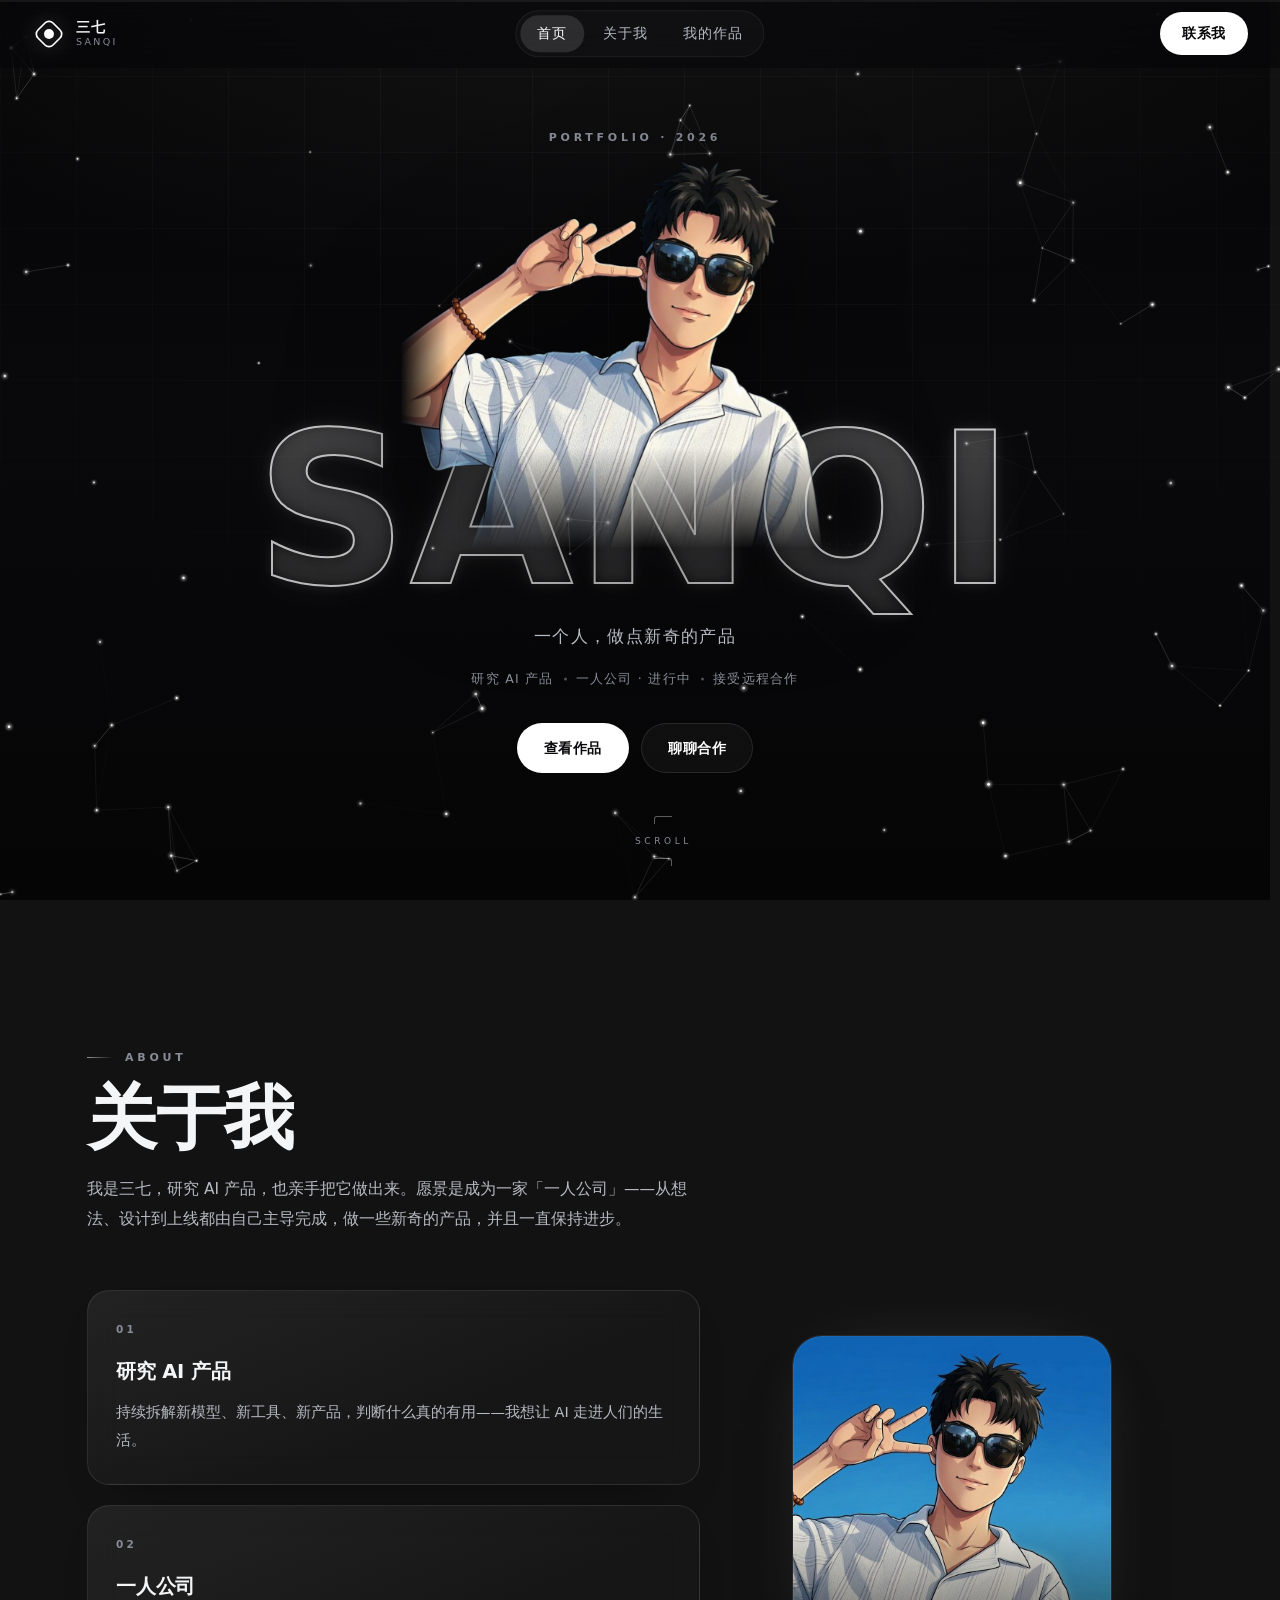
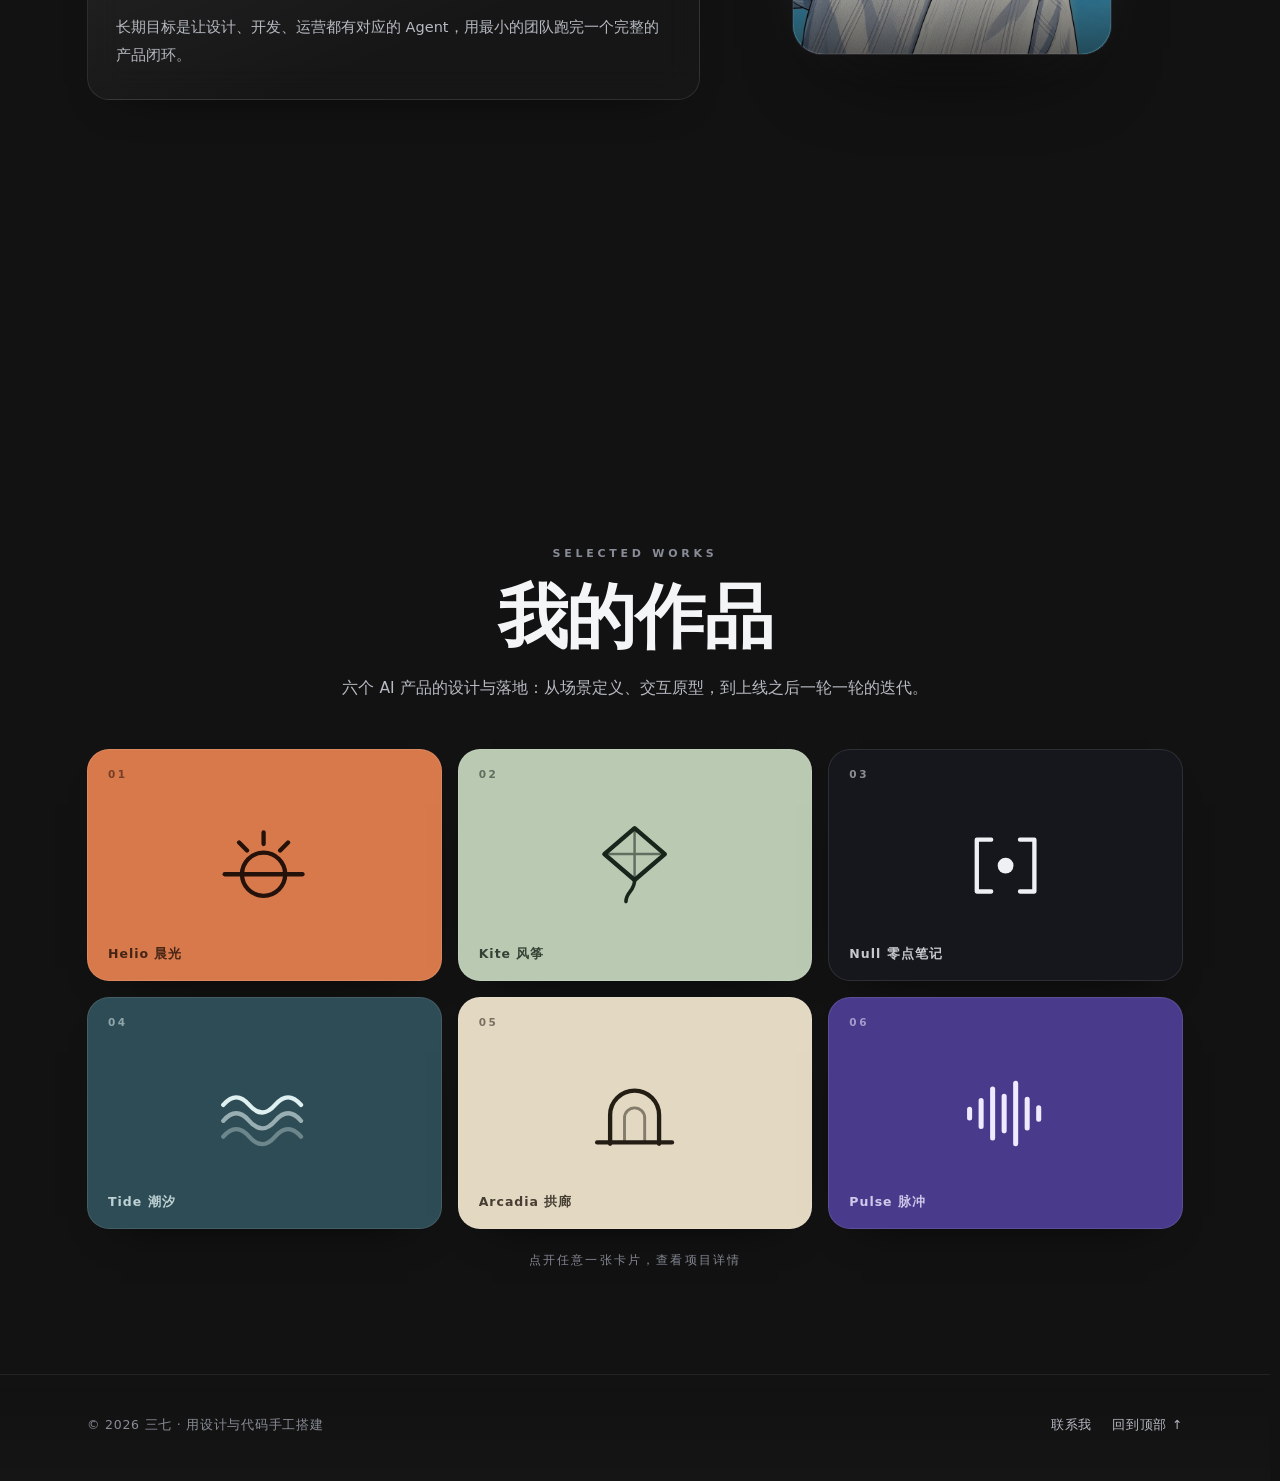
==== index.html @ 7a1da2ae "个人网站：首页人像 + SANQI 打底字，关于我，作品画廊，联系方式" ====
<!DOCTYPE html>
<html lang="zh-CN">
<head>
  <meta charset="utf-8">
  <meta name="viewport" content="width=device-width, initial-scale=1">
  <title>三七 · AI 产品设计师</title>
  <meta name="description" content="三七的个人作品集：研究 AI 产品，一个人做设计、开发与上线。">
  <meta name="theme-color" content="#050506">
  <meta name="color-scheme" content="dark">
  <link rel="icon" type="image/svg+xml" href="favicon.svg">

  <meta property="og:type" content="website">
  <meta property="og:locale" content="zh_CN">
  <meta property="og:title" content="三七 · AI 产品设计师">
  <meta property="og:image" content="assets/img/portrait-card.jpg">
  <meta property="og:description" content="三七的个人作品集：研究 AI 产品，一个人做设计、开发与上线。">

  <link rel="stylesheet" href="assets/css/style.css">
</head>
<body>
  <a class="skip-link" href="#main">跳到主要内容</a>

  <canvas id="bg-canvas" aria-hidden="true"></canvas>
  <div class="bg-grid" aria-hidden="true"></div>
  <div class="progress" aria-hidden="true"><span class="progress-bar" id="progress-bar"></span></div>

  <!-- ============ 顶栏 ============ -->
  <header class="site-header" id="site-header">
    <a class="brand" href="#home" data-route="home" aria-label="回到首页">
      <span class="brand-mark" data-mark="header" aria-hidden="true"></span>
      <span class="brand-text">
        <span class="brand-name" data-bind="brand.name">三七</span>
        <span class="brand-latin" data-bind="brand.latin">SANQI</span>
      </span>
    </a>

    <nav class="site-nav" id="site-nav" aria-label="主导航">
      <span class="nav-pill" id="nav-pill" aria-hidden="true"></span>
      <a class="nav-link is-active" href="#home" data-route="home">首页</a>
      <a class="nav-link" href="#about" data-route="about">关于我</a>
      <a class="nav-link" href="#works" data-route="works">我的作品</a>
    </nav>

    <div class="header-actions">
      <button class="contact-btn" type="button" data-open-contact>联系我</button>
      <button class="menu-btn" type="button" id="menu-btn" aria-expanded="false" aria-controls="site-nav" aria-label="打开菜单">
        <span></span><span></span>
      </button>
    </div>
  </header>

  <main id="main">
    <!-- ============ 首页 ============ -->
    <section class="view view-home" id="home" aria-labelledby="hero-title">
      <div class="hero">
        <p class="eyebrow hero-eyebrow" data-bind="hero.eyebrow">PORTFOLIO · 2026</p>

        <h1 class="hero-visual" id="hero-title">
          <span class="hero-stage">
            <img
              class="hero-portrait"
              src="assets/img/portrait.webp"
              alt="三七 · AI 产品设计师的动漫形象：黑色短发、戴墨镜、白色条纹衬衫，比出剪刀手"
              width="1213" height="1000"
              fetchpriority="high"
              decoding="async">
          </span>
          <span class="hero-wordmark" aria-hidden="true" data-bind="brand.latin">SANQI</span>
        </h1>

        <p class="hero-role" data-bind="hero.tagline">一个人，做点新奇的产品</p>
        <ul class="hero-meta" id="hero-meta"></ul>
        <div class="hero-actions">
          <a class="btn btn--solid" href="#works" data-route="works">查看作品</a>
          <button class="btn btn--ghost" type="button" data-open-contact>聊聊合作</button>
        </div>
      </div>

      <div class="scroll-hint" aria-hidden="true">
        <span class="bracket bracket--l"></span>
        <span class="scroll-hint-text">SCROLL</span>
        <span class="bracket bracket--r"></span>
      </div>
    </section>

    <!-- ============ 关于我 ============ -->
    <section class="view view-about" id="about" aria-labelledby="about-title">
      <div class="container">
        <header class="section-head" data-reveal>
          <p class="eyebrow">ABOUT</p>
          <h2 class="section-title" id="about-title">关于我</h2>
          <p class="section-lead" data-bind="about.lead"></p>
        </header>

        <div class="about-grid">
          <figure class="about-portrait" data-reveal>
            <img
              src="assets/img/portrait-card.jpg"
              alt="三七的动漫形象：戴墨镜、比剪刀手，背景是蓝天"
              width="900"
              height="900"
              loading="lazy"
              decoding="async">
          </figure>
        </div>

        <div class="about-facts" id="about-facts" data-reveal></div>
        <ul class="chips" id="about-skills" data-reveal></ul>
      </div>
    </section>

    <!-- ============ 我的作品 ============ -->
    <section class="view view-works" id="works" aria-labelledby="works-title">
      <div class="container">
        <header class="section-head section-head--center" data-reveal>
          <p class="eyebrow">SELECTED WORKS</p>
          <h2 class="section-title" id="works-title">我的作品</h2>
          <p class="section-lead" data-bind="works.lead"></p>
        </header>

        <div class="gallery" id="gallery"></div>
        <p class="gallery-hint" data-reveal>点开任意一张卡片，查看项目详情</p>
      </div>
    </section>
  </main>

  <!-- ============ 页脚 ============ -->
  <footer class="site-footer">
    <div class="container footer-inner">
      <p class="footer-copy" data-bind="footer.text">© 2026 三七 · 用设计与代码手工搭建</p>
      <div class="footer-links">
        <button class="footer-link" type="button" data-open-contact>联系我</button>
        <a class="footer-link" href="#home" data-route="home">回到顶部 ↑</a>
      </div>
    </div>
  </footer>

  <!-- ============ 联系我 ============ -->
  <div class="modal" id="contact-modal" role="dialog" aria-modal="true" aria-labelledby="contact-title" aria-hidden="true">
    <div class="modal-backdrop" data-close></div>
    <div class="modal-card" tabindex="-1" role="document">
      <button class="modal-close" type="button" data-close aria-label="关闭">&times;</button>
      <p class="eyebrow">CONTACT</p>
      <h2 id="contact-title" class="modal-title" data-bind="contact.title">联系我</h2>
      <p class="modal-sub" data-bind="contact.sub">点击任意一行即可复制</p>
      <div class="contact-list" id="contact-list"></div>
      <p class="modal-foot" data-bind="contact.foot"></p>
    </div>
  </div>

  <div class="toast" id="toast" role="status" aria-live="polite"></div>

  <noscript>
    <div class="noscript">本站需要启用 JavaScript 才能显示完整内容。</div>
  </noscript>

  <script src="assets/js/site-data.js"></script>
  <script src="assets/js/particles.js"></script>
  <script src="assets/js/main.js"></script>
</body>
</html>
---- assets/css/style.css ----
/* =============================================================================
   个人网站 · 样式表
   -----------------------------------------------------------------------------
   目录
     01 设计令牌
     02 基础与背景层
     03 通用组件（容器 / 标题 / 按钮 / 标签）
     04 顶栏与移动端菜单
     05 首页 Hero
     06 关于我
     07 我的作品
     08 弹窗 / Toast
     09 页脚
     10 动画关键帧
     11 响应式
     12 无障碍与减少动效
   ========================================================================== */

/* ============================ 01 设计令牌 ============================ */

:root {
  --bg: #050506;
  --bg-2: #0a0a0c;
  --text: #f4f5f7;
  --text-2: #b6bac2;
  --text-3: #878c96;

  --line: rgba(255, 255, 255, 0.10);
  --line-soft: rgba(255, 255, 255, 0.06);
  --surface: rgba(255, 255, 255, 0.045);
  --surface-2: rgba(255, 255, 255, 0.08);

  --header-h: 68px;
  --maxw: 1160px;

  --radius-s: 10px;
  --radius-m: 16px;
  --radius-l: 22px;
  --radius-xl: 26px;

  --ease: cubic-bezier(0.22, 0.61, 0.36, 1);
  --ease-out: cubic-bezier(0.16, 1, 0.3, 1);

  --font: system-ui, -apple-system, "Segoe UI", "PingFang SC", "Hiragino Sans GB",
    "Microsoft YaHei", "Noto Sans SC", sans-serif;
}

/* ============================ 02 基础与背景层 ============================ */

*,
*::before,
*::after {
  box-sizing: border-box;
}

html {
  -webkit-text-size-adjust: 100%;
  scroll-behavior: smooth;
  scrollbar-gutter: stable;
}

body {
  margin: 0;
  min-height: 100vh;
  font-family: var(--font);
  font-size: 16px;
  line-height: 1.6;
  color: var(--text);
  background:
    radial-gradient(120% 70% at 50% -10%, rgba(255, 255, 255, 0.07), transparent 62%),
    linear-gradient(180deg, #050506 0%, #09090b 45%, #050506 100%);
  background-attachment: fixed;
  -webkit-font-smoothing: antialiased;
  -moz-osx-font-smoothing: grayscale;
  text-rendering: optimizeLegibility;
  overflow-x: hidden;
}

body.is-locked {
  overflow: hidden;
}

img,
svg {
  display: block;
  max-width: 100%;
}

a {
  color: inherit;
  text-decoration: none;
}

button {
  font: inherit;
  color: inherit;
}

::selection {
  background: #fff;
  color: #08080a;
}

:focus-visible {
  outline: 2px solid rgba(255, 255, 255, 0.9);
  outline-offset: 3px;
  border-radius: 4px;
}

/* 滚动条（WebKit） */
::-webkit-scrollbar {
  width: 10px;
  height: 10px;
}
::-webkit-scrollbar-track {
  background: #08080a;
}
::-webkit-scrollbar-thumb {
  background: rgba(255, 255, 255, 0.14);
  border-radius: 99px;
  border: 2px solid #08080a;
}
::-webkit-scrollbar-thumb:hover {
  background: rgba(255, 255, 255, 0.26);
}

/* 粒子画布 */
#bg-canvas {
  position: fixed;
  inset: 0;
  z-index: 0;
  width: 100%;
  height: 100%;
  pointer-events: none;
}

/* 极淡的网格 */
.bg-grid {
  position: fixed;
  inset: 0;
  z-index: 0;
  pointer-events: none;
  background-image:
    linear-gradient(to right, rgba(255, 255, 255, 0.028) 1px, transparent 1px),
    linear-gradient(to bottom, rgba(255, 255, 255, 0.028) 1px, transparent 1px);
  background-size: 76px 76px;
  -webkit-mask-image: radial-gradient(120% 80% at 50% 20%, #000 20%, transparent 78%);
  mask-image: radial-gradient(120% 80% at 50% 20%, #000 20%, transparent 78%);
}

/* 顶部阅读进度条 */
.progress {
  position: fixed;
  top: 0;
  left: 0;
  right: 0;
  height: 2px;
  z-index: 60;
  background: rgba(255, 255, 255, 0.06);
}

.progress-bar {
  display: block;
  height: 100%;
  width: 100%;
  transform: scaleX(0);
  transform-origin: 0 50%;
  background: linear-gradient(90deg, rgba(255, 255, 255, 0.35), #fff);
  will-change: transform;
}

.skip-link {
  position: fixed;
  top: 10px;
  left: 50%;
  z-index: 300;
  transform: translate(-50%, -200%);
  padding: 10px 18px;
  border-radius: 999px;
  background: #fff;
  color: #08080a;
  font-size: 13px;
  font-weight: 700;
  transition: transform 0.3s var(--ease);
}

.skip-link:focus {
  transform: translate(-50%, 0);
}

.noscript {
  position: relative;
  z-index: 5;
  margin: 120px auto;
  max-width: 520px;
  padding: 20px;
  border: 1px solid var(--line);
  border-radius: var(--radius-m);
  text-align: center;
  color: var(--text-2);
}

/* ============================ 03 通用组件 ============================ */

main,
.site-footer {
  position: relative;
  z-index: 1;
}

.container {
  width: 100%;
  max-width: var(--maxw);
  margin: 0 auto;
  padding: 0 clamp(18px, 4vw, 32px);
}

.eyebrow {
  display: inline-flex;
  align-items: center;
  gap: 12px;
  margin: 0;
  font-size: 11px;
  font-weight: 600;
  letter-spacing: 0.34em;
  text-transform: uppercase;
  color: var(--text-3);
}

.eyebrow::before {
  content: "";
  width: 26px;
  height: 1px;
  background: linear-gradient(90deg, rgba(255, 255, 255, 0.55), transparent);
}

.section-title {
  margin: 16px 0 0;
  font-size: clamp(38px, 6.2vw, 70px);
  font-weight: 800;
  letter-spacing: -0.02em;
  line-height: 1.04;
}

.section-lead {
  margin: 20px 0 0;
  max-width: 62ch;
  color: var(--text-2);
  font-size: 15.5px;
  line-height: 1.9;
}

.section-head--center {
  text-align: center;
}

.section-head--center .eyebrow::before {
  display: none;
}

.section-head--center .section-lead {
  margin-left: auto;
  margin-right: auto;
}

.btn {
  display: inline-flex;
  align-items: center;
  justify-content: center;
  gap: 8px;
  padding: 13px 26px;
  border: 1px solid transparent;
  border-radius: 999px;
  font-size: 14px;
  font-weight: 600;
  letter-spacing: 0.04em;
  cursor: pointer;
  transition: transform 0.4s var(--ease), background 0.4s var(--ease),
    box-shadow 0.4s var(--ease), border-color 0.4s var(--ease);
}

.btn--solid {
  background: #fff;
  color: #08080a;
}

.btn--solid:hover {
  transform: translateY(-2px);
  box-shadow: 0 16px 36px rgba(255, 255, 255, 0.18);
}

.btn--ghost {
  background: rgba(255, 255, 255, 0.04);
  border-color: var(--line);
  color: #fff;
}

.btn--ghost:hover {
  transform: translateY(-2px);
  background: rgba(255, 255, 255, 0.09);
  border-color: rgba(255, 255, 255, 0.24);
}

/* 滚动进入 */
[data-reveal] {
  opacity: 0;
  transform: translateY(26px);
  transition: opacity 0.75s var(--ease-out), transform 0.75s var(--ease-out);
}

[data-reveal].is-revealed {
  opacity: 1;
  transform: none;
}

/* ============================ 04 顶栏 ============================ */

.site-header {
  position: fixed;
  top: 0;
  left: 0;
  right: 0;
  height: var(--header-h);
  z-index: 50;
  display: flex;
  align-items: center;
  justify-content: space-between;
  gap: 16px;
  padding: 0 clamp(16px, 3vw, 32px);
  background: rgba(5, 5, 6, 0.5);
  -webkit-backdrop-filter: blur(18px) saturate(160%);
  backdrop-filter: blur(18px) saturate(160%);
  border-bottom: 1px solid transparent;
  transition: background 0.45s var(--ease), border-color 0.45s var(--ease),
    box-shadow 0.45s var(--ease);
}

.site-header.is-scrolled {
  background: rgba(5, 5, 6, 0.82);
  border-bottom-color: var(--line-soft);
  box-shadow: 0 18px 50px -30px rgba(0, 0, 0, 0.95);
}

.brand {
  display: inline-flex;
  align-items: center;
  gap: 10px;
  flex: 0 0 auto;
  color: var(--text);
}

.brand-mark {
  display: grid;
  place-items: center;
  width: 34px;
  height: 34px;
  color: #fff;
  filter: drop-shadow(0 0 12px rgba(255, 255, 255, 0.35));
  transition: transform 0.7s var(--ease-out);
}

.brand:hover .brand-mark {
  transform: rotate(90deg);
}

.brand-mark svg {
  width: 100%;
  height: 100%;
}

.brand-text {
  display: flex;
  flex-direction: column;
  line-height: 1.2;
}

.brand-name {
  font-size: 14px;
  font-weight: 700;
  letter-spacing: 0.09em;
}

.brand-latin {
  font-size: 9.5px;
  font-weight: 500;
  letter-spacing: 0.24em;
  color: var(--text-3);
}

/* 导航胶囊 */
.site-nav {
  position: absolute;
  left: 50%;
  top: 50%;
  transform: translate(-50%, -50%);
  display: flex;
  align-items: center;
  gap: 2px;
  padding: 4px;
  border: 1px solid var(--line-soft);
  border-radius: 999px;
  background: rgba(255, 255, 255, 0.028);
}

.nav-pill {
  position: absolute;
  top: 4px;
  bottom: 4px;
  left: 0;
  width: 0;
  border-radius: 999px;
  background: rgba(255, 255, 255, 0.12);
  opacity: 0;
  transition: transform 0.5s var(--ease), width 0.5s var(--ease), opacity 0.3s;
}

.nav-pill.is-on {
  opacity: 1;
}

.nav-link {
  position: relative;
  z-index: 1;
  padding: 8px 17px;
  border-radius: 999px;
  font-size: 13.5px;
  letter-spacing: 0.06em;
  color: var(--text-2);
  transition: color 0.35s var(--ease);
  white-space: nowrap;
}

.nav-link:hover {
  color: #fff;
}

.nav-link.is-active {
  color: #fff;
}

.header-actions {
  display: flex;
  align-items: center;
  gap: 10px;
  flex: 0 0 auto;
}

.contact-btn {
  padding: 11px 22px;
  border: 0;
  border-radius: 999px;
  background: #fff;
  color: #08080a;
  font-size: 13.5px;
  font-weight: 700;
  letter-spacing: 0.04em;
  cursor: pointer;
  transition: transform 0.4s var(--ease), box-shadow 0.4s var(--ease);
}

.contact-btn:hover {
  transform: translateY(-2px);
  box-shadow: 0 14px 30px rgba(255, 255, 255, 0.2);
}

.menu-btn {
  display: none;
  position: relative;
  width: 40px;
  height: 40px;
  padding: 0;
  border: 1px solid var(--line);
  border-radius: 12px;
  background: rgba(255, 255, 255, 0.04);
  cursor: pointer;
}

.menu-btn span {
  position: absolute;
  left: 11px;
  right: 11px;
  height: 1.5px;
  border-radius: 2px;
  background: #fff;
  transition: transform 0.4s var(--ease), opacity 0.3s var(--ease);
}

.menu-btn span:nth-child(1) {
  top: 16px;
}

.menu-btn span:nth-child(2) {
  bottom: 16px;
}

body.menu-open .menu-btn span:nth-child(1) {
  transform: translateY(3.5px) rotate(45deg);
}

body.menu-open .menu-btn span:nth-child(2) {
  transform: translateY(-3.5px) rotate(-45deg);
}

/* ============================ 05 首页 Hero ============================ */

.view {
  position: relative;
  min-height: 100vh;
  scroll-margin-top: calc(var(--header-h) + 2px);
}

.view-about,
.view-works {
  padding: calc(var(--header-h) + 72px) 0 104px;
}

.view-home {
  display: flex;
  flex-direction: column;
  justify-content: center;
  min-height: 100vh;
  padding: calc(var(--header-h) + 24px) 0 90px;
}

.hero {
  display: flex;
  flex-direction: column;
  align-items: center;
  text-align: center;
  padding: 0 clamp(18px, 5vw, 40px);
}

.hero-eyebrow {
  animation: rise 0.8s var(--ease-out) both;
}

.hero-eyebrow::before {
  display: none;
}


/* 首页主视觉：动漫形象 + 打底的大字 SANQI */
.hero-visual {
  position: relative;
  display: flex;
  flex-direction: column;
  align-items: center;
  width: 100%;
  margin: 14px 0 0;
  font-weight: 800;
  animation: rise 1s var(--ease-out) 0.1s both;
}


/* 人像舞台：轻微上下浮动 + 悬停微微放大 */
.hero-stage {
  position: relative;
  display: grid;
  place-items: center;
}

.hero-stage::after {
  content: "";
  position: absolute;
  inset: -12%;
  z-index: 0;
  border-radius: 50%;
  background: radial-gradient(closest-side, rgba(255, 255, 255, 0.15), rgba(255, 255, 255, 0) 72%);
  opacity: 0;
  transition: opacity 0.6s var(--ease);
  pointer-events: none;
}

.hero-stage:hover::after {
  opacity: 1;
}

.hero-portrait {
  position: relative;
  z-index: 2;
  width: min(clamp(272px, 38vw, 474px), 52vh);
  height: auto;
  will-change: transform;
  filter: drop-shadow(0 30px 60px rgba(0, 0, 0, 0.55));
  transition: transform 0.55s var(--ease-out), filter 0.55s var(--ease);
}

.hero-stage:hover .hero-portrait {
  transform: scale(1.045);
  filter: drop-shadow(0 34px 64px rgba(0, 0, 0, 0.62))
    drop-shadow(0 0 26px rgba(255, 255, 255, 0.16));
}

.hero-wordmark {
  position: relative;
  z-index: 1;
  margin-top: -0.58em;
  font-size: clamp(84px, 16.5vw, 228px);
  font-weight: 800;
  line-height: 0.82;
  letter-spacing: 0.01em;
  padding-left: 0.01em;
  color: rgba(255, 255, 255, 0.2);
  white-space: nowrap;
  user-select: none;
  pointer-events: none;
  /* 很淡的外发光：近处一层收紧轮廓，远处一层铺开光晕 */
  text-shadow: 0 0 14px rgba(255, 255, 255, 0.1), 0 0 44px rgba(255, 255, 255, 0.06);
}

/* 描边 + 由亮到暗的填充，让字既存在感强又不抢人像 */
@supports (-webkit-text-stroke: 1px #fff) {
  .hero-wordmark {
    color: transparent;
    background-image: linear-gradient(
      180deg,
      rgba(255, 255, 255, 0.12),
      rgba(255, 255, 255, 0.03) 70%,
      rgba(255, 255, 255, 0.01)
    );
    -webkit-background-clip: text;
    background-clip: text;
    -webkit-text-stroke: 2px rgba(255, 255, 255, 0.7);
  }
}

.hero-role {
  margin: 26px 0 0;
  font-size: clamp(15px, 1.35vw, 17.5px);
  letter-spacing: 0.08em;
  color: var(--text-2);
  animation: rise 0.9s var(--ease-out) 0.34s both;
}

.hero-meta {
  display: flex;
  flex-wrap: wrap;
  justify-content: center;
  gap: 8px 22px;
  margin: 18px 0 0;
  padding: 0;
  list-style: none;
  animation: rise 0.9s var(--ease-out) 0.42s both;
}

.hero-meta li {
  position: relative;
  font-size: 12.5px;
  letter-spacing: 0.1em;
  color: var(--text-3);
}

.hero-meta li + li::before {
  content: "";
  position: absolute;
  left: -12px;
  top: 50%;
  width: 3px;
  height: 3px;
  border-radius: 50%;
  background: rgba(255, 255, 255, 0.3);
  transform: translateY(-50%);
}

.hero-actions {
  display: flex;
  flex-wrap: wrap;
  justify-content: center;
  gap: 12px;
  margin-top: 34px;
  animation: rise 0.9s var(--ease-out) 0.5s both;
}

/* 滚动提示 */
.scroll-hint {
  position: absolute;
  left: 50%;
  bottom: 34px;
  transform: translateX(-50%);
  display: flex;
  flex-direction: column;
  align-items: center;
  gap: 10px;
  animation: rise 0.9s var(--ease-out) 0.62s both;
}

.scroll-hint-text {
  font-size: 9px;
  letter-spacing: 0.4em;
  color: var(--text-3);
}

.bracket {
  display: block;
  width: 18px;
  height: 8px;
  border: 1px solid rgba(255, 255, 255, 0.35);
  animation: hint 2.6s var(--ease) infinite;
}

.bracket--l {
  border-right: 0;
  border-bottom: 0;
  border-radius: 3px 0 0 0;
}

.bracket--r {
  border-left: 0;
  border-bottom: 0;
  border-radius: 0 3px 0 0;
}

/* ============================ 06 关于我 ============================ */

.about-grid {
  display: grid;
  grid-template-columns: minmax(0, 1.14fr) minmax(0, 0.86fr);
  grid-template-areas:
    "c1 mark"
    "c2 mark";
  gap: 20px;
  margin-top: 56px;
  align-items: start;
}

.about-portrait {
  position: relative;
  grid-area: mark;
  justify-self: center;
  align-self: center;
  width: clamp(230px, 25vw, 330px);
  aspect-ratio: 1 / 1;
  margin: 0;
  overflow: hidden;
  border: 1px solid rgba(255, 255, 255, 0.12);
  border-radius: 30px;
  background: #0a0a0c;
  box-shadow: 0 44px 90px -50px rgba(0, 0, 0, 1), 0 0 70px -40px rgba(255, 255, 255, 0.32);
  transition: transform 0.6s var(--ease), box-shadow 0.6s var(--ease),
    border-color 0.6s var(--ease);
}

.about-portrait img {
  display: block;
  width: 100%;
  height: 100%;
  object-fit: cover;
  object-position: 50% 30%;
  filter: saturate(0.92) brightness(0.96) contrast(1.02);
  transform: scale(1.02);
  transition: filter 0.8s var(--ease), transform 1s var(--ease);
}

/* 下缘压暗，让图片自然融进深色页面 */
.about-portrait::after {
  content: "";
  position: absolute;
  inset: 0;
  border-radius: inherit;
  pointer-events: none;
  background: linear-gradient(180deg, rgba(5, 5, 6, 0) 56%, rgba(5, 5, 6, 0.62) 100%);
  box-shadow: inset 0 0 0 1px rgba(255, 255, 255, 0.05);
}

.about-portrait:hover {
  transform: translateY(-5px);
  border-color: rgba(255, 255, 255, 0.26);
  box-shadow: 0 54px 110px -55px #000, 0 0 80px -40px rgba(255, 255, 255, 0.5);
}

.about-portrait:hover img {
  filter: saturate(1.06) brightness(1.03) contrast(1.02);
  transform: scale(1.05);
}

.about-grid > .glass-card:nth-of-type(1) {
  grid-area: c1;
}

.about-grid > .glass-card:nth-of-type(2) {
  grid-area: c2;
}

.glass-card {
  position: relative;
  overflow: hidden;
  padding: 30px 28px;
  border: 1px solid var(--line);
  border-radius: var(--radius-l);
  background: linear-gradient(158deg, rgba(255, 255, 255, 0.075), rgba(255, 255, 255, 0.018) 62%);
  -webkit-backdrop-filter: blur(16px) saturate(150%);
  backdrop-filter: blur(16px) saturate(150%);
  box-shadow: 0 20px 50px -36px rgba(0, 0, 0, 0.9);
  transition: transform 0.5s var(--ease), border-color 0.5s var(--ease),
    box-shadow 0.5s var(--ease);
}

.glass-card::after {
  content: "";
  position: absolute;
  inset: 0;
  border-radius: inherit;
  background: radial-gradient(120% 90% at 0% 0%, rgba(255, 255, 255, 0.1), transparent 55%);
  opacity: 0;
  transition: opacity 0.5s var(--ease);
  pointer-events: none;
}

.glass-card:hover {
  transform: translateY(-4px);
  border-color: rgba(255, 255, 255, 0.2);
  box-shadow: 0 36px 70px -44px rgba(0, 0, 0, 1), 0 0 44px -26px rgba(255, 255, 255, 0.4);
}

.glass-card:hover::after {
  opacity: 1;
}

.card-num {
  display: block;
  margin-bottom: 18px;
  font-size: 10.5px;
  font-weight: 600;
  letter-spacing: 0.3em;
  color: var(--text-3);
}

.glass-card h3 {
  margin: 0 0 12px;
  font-size: 19.5px;
  font-weight: 700;
  letter-spacing: -0.01em;
}

.glass-card p {
  margin: 0;
  color: var(--text-2);
  font-size: 14.5px;
  line-height: 1.9;
}

.about-facts {
  display: grid;
  grid-template-columns: repeat(4, minmax(0, 1fr));
  gap: 14px;
  margin-top: 26px;
  padding-top: 40px;
  border-top: 1px solid var(--line-soft);
}

.fact strong {
  display: block;
  font-size: clamp(26px, 3vw, 34px);
  font-weight: 800;
  letter-spacing: -0.02em;
  line-height: 1.15;
}

.fact span {
  display: block;
  margin-top: 4px;
  font-size: 12px;
  letter-spacing: 0.08em;
  color: var(--text-3);
}

.chips {
  display: flex;
  flex-wrap: wrap;
  gap: 8px;
  margin: 30px 0 0;
  padding: 0;
  list-style: none;
}

.chips li {
  padding: 7px 15px;
  border: 1px solid var(--line);
  border-radius: 999px;
  background: rgba(255, 255, 255, 0.02);
  font-size: 12.5px;
  letter-spacing: 0.04em;
  color: var(--text-2);
  transition: border-color 0.4s var(--ease), color 0.4s var(--ease),
    background 0.4s var(--ease);
}

.chips li:hover {
  border-color: rgba(255, 255, 255, 0.24);
  background: rgba(255, 255, 255, 0.06);
  color: #fff;
}

/* ============================ 07 我的作品 ============================ */

.gallery {
  display: flex;
  flex-wrap: wrap;
  justify-content: center;
  gap: 16px;
  margin-top: 46px;
}

.gallery.has-active {
  justify-content: flex-start;
}

.project-card {
  position: relative;
  display: flex;
  overflow: hidden;
  width: calc((100% - 32px) / 3);
  height: clamp(196px, 19vw, 232px);
  flex: 0 0 calc((100% - 32px) / 3);
  border: 1px solid rgba(255, 255, 255, 0.1);
  border-radius: var(--radius-l);
  background: var(--card-bg, #1a1a1e);
  color: var(--card-ink, #fff);
  box-shadow: 0 22px 44px -34px rgba(0, 0, 0, 0.95);
  transition: width 0.6s var(--ease), height 0.6s var(--ease),
    flex-basis 0.6s var(--ease), border-radius 0.6s var(--ease),
    transform 0.45s var(--ease), box-shadow 0.45s var(--ease);
}

/* 卡片背景上的一层柔光，跟随鼠标 */
.project-card::before {
  content: "";
  position: absolute;
  inset: 0;
  z-index: 1;
  opacity: 0;
  background: radial-gradient(
    240px circle at var(--mx, 50%) var(--my, 50%),
    rgba(255, 255, 255, 0.22),
    transparent 62%
  );
  transition: opacity 0.45s var(--ease);
  pointer-events: none;
}

.project-card:hover::before {
  opacity: 1;
}

.project-card:hover {
  transform: translateY(-5px);
  box-shadow: 0 34px 60px -34px rgba(0, 0, 0, 1);
}

.card-hit {
  position: relative;
  flex: 1 1 auto;
  display: grid;
  place-items: center;
  min-width: 0;
  padding: 22px;
  border: 0;
  background: none;
  color: inherit;
  cursor: pointer;
  text-align: left;
}

.card-mark {
  display: grid;
  place-items: center;
  transition: transform 0.6s var(--ease);
}

.card-mark svg {
  width: clamp(84px, 9vw, 118px);
  height: auto;
  transition: width 0.6s var(--ease), opacity 0.4s var(--ease);
}

.card-index {
  position: absolute;
  top: 16px;
  left: 20px;
  font-size: 10.5px;
  font-weight: 600;
  letter-spacing: 0.24em;
  opacity: 0.55;
}

.card-name {
  position: absolute;
  bottom: 16px;
  left: 20px;
  right: 20px;
  font-size: 12.5px;
  font-weight: 600;
  letter-spacing: 0.08em;
  opacity: 0.82;
  transition: opacity 0.35s var(--ease);
  overflow: hidden;
  text-overflow: ellipsis;
  white-space: nowrap;
}

/* 展开后的详情面板 */
.card-panel {
  position: relative;
  z-index: 2;
  display: flex;
  flex-direction: column;
  justify-content: center;
  gap: 10px;
  flex: 0 0 0;
  width: 0;
  padding: 0;
  overflow: hidden;
  visibility: hidden;
  opacity: 0;
  color: #fff;
  background: linear-gradient(180deg, rgba(8, 8, 10, 0.72), rgba(8, 8, 10, 0.9));
  -webkit-backdrop-filter: blur(18px) saturate(140%);
  backdrop-filter: blur(18px) saturate(140%);
  border-left: 1px solid rgba(255, 255, 255, 0.12);
  transition: flex-basis 0.6s var(--ease), width 0.6s var(--ease),
    opacity 0.4s var(--ease), padding 0.6s var(--ease), visibility 0s linear 0.6s;
}

.card-panel-label {
  font-size: 10.5px;
  letter-spacing: 0.24em;
  text-transform: uppercase;
  color: rgba(255, 255, 255, 0.55);
}

.card-panel h3 {
  margin: 0;
  font-size: clamp(20px, 2.1vw, 26px);
  font-weight: 700;
  letter-spacing: -0.01em;
}

.card-panel p {
  margin: 0;
  font-size: 13.5px;
  line-height: 1.85;
  color: rgba(255, 255, 255, 0.72);
}

.card-tags {
  display: flex;
  flex-wrap: wrap;
  gap: 6px;
  margin: 4px 0 0;
  padding: 0;
  list-style: none;
}

.card-tags li {
  padding: 4px 10px;
  border: 1px solid rgba(255, 255, 255, 0.2);
  border-radius: 999px;
  font-size: 11px;
  letter-spacing: 0.06em;
  color: rgba(255, 255, 255, 0.78);
}

.card-links {
  display: flex;
  flex-wrap: wrap;
  gap: 14px;
  margin-top: 6px;
}

.card-links a {
  font-size: 12.5px;
  color: #fff;
  border-bottom: 1px solid rgba(255, 255, 255, 0.35);
  padding-bottom: 2px;
  transition: border-color 0.3s var(--ease);
}

.card-links a:hover {
  border-color: #fff;
}

/* —— 展开态 —— */
.project-card.is-active {
  order: -1;
  width: 100%;
  flex-basis: 100%;
  height: clamp(340px, 34vw, 408px);
  border-radius: var(--radius-xl);
  box-shadow: 0 40px 90px -40px rgba(0, 0, 0, 1), 0 0 70px -40px rgba(255, 255, 255, 0.55);
  transform: none;
}

.project-card.is-active .card-mark svg {
  width: clamp(120px, 15vw, 208px);
}

.project-card.is-active .card-name {
  opacity: 0;
}

.project-card.is-active .card-panel {
  flex: 0 0 44%;
  width: 44%;
  padding: 30px 32px;
  visibility: visible;
  opacity: 1;
  transition: flex-basis 0.6s var(--ease), width 0.6s var(--ease),
    opacity 0.45s var(--ease) 0.12s, padding 0.6s var(--ease), visibility 0s;
}

/* —— 收起为缩略图 —— */
.gallery.has-active .project-card:not(.is-active) {
  width: calc((100% - 64px) / 5);
  flex-basis: calc((100% - 64px) / 5);
  height: 118px;
  border-radius: var(--radius-m);
}

.gallery.has-active .project-card:not(.is-active) .card-index,
.gallery.has-active .project-card:not(.is-active) .card-name {
  opacity: 0;
}

.gallery.has-active .project-card:not(.is-active) .card-mark svg {
  width: 46px;
}

.gallery-hint {
  margin: 22px 0 0;
  text-align: center;
  font-size: 12px;
  letter-spacing: 0.18em;
  color: var(--text-3);
}

/* ============================ 08 弹窗 / Toast ============================ */

.modal {
  position: fixed;
  inset: 0;
  z-index: 100;
  display: grid;
  place-items: center;
  padding: 20px;
  opacity: 0;
  visibility: hidden;
  transition: opacity 0.35s var(--ease), visibility 0s linear 0.35s;
}

.modal.is-open {
  opacity: 1;
  visibility: visible;
  transition: opacity 0.35s var(--ease), visibility 0s;
}

.modal-backdrop {
  position: absolute;
  inset: 0;
  background: rgba(3, 3, 4, 0.72);
  -webkit-backdrop-filter: blur(10px);
  backdrop-filter: blur(10px);
}

.modal-card {
  position: relative;
  z-index: 1;
  width: min(94vw, 448px);
  padding: 32px 30px 26px;
  border: 1px solid rgba(255, 255, 255, 0.13);
  border-radius: var(--radius-xl);
  background: linear-gradient(168deg, rgba(24, 24, 28, 0.97), rgba(9, 9, 11, 0.99));
  box-shadow: 0 50px 110px -50px #000, 0 0 70px -40px rgba(255, 255, 255, 0.3);
  transform: translateY(16px) scale(0.985);
  transition: transform 0.45s var(--ease-out);
}

.modal-card:focus {
  outline: none;
}

.modal.is-open .modal-card {
  transform: none;
}

.modal-close {
  position: absolute;
  top: 12px;
  right: 14px;
  width: 34px;
  height: 34px;
  padding: 0;
  border: 0;
  border-radius: 50%;
  background: none;
  color: var(--text-3);
  font-size: 22px;
  line-height: 1;
  cursor: pointer;
  transition: color 0.35s var(--ease), background 0.35s var(--ease);
}

.modal-close:hover {
  color: #fff;
  background: rgba(255, 255, 255, 0.08);
}

.modal-title {
  margin: 12px 0 6px;
  font-size: 26px;
  font-weight: 800;
  letter-spacing: -0.01em;
}

.modal-sub {
  margin: 0;
  font-size: 12.5px;
  letter-spacing: 0.06em;
  color: var(--text-3);
}

.contact-list {
  display: flex;
  flex-direction: column;
  gap: 10px;
  margin-top: 22px;
}

.contact-row {
  display: flex;
  align-items: center;
  justify-content: space-between;
  gap: 14px;
  width: 100%;
  padding: 15px 18px;
  border: 1px solid var(--line);
  border-radius: 14px;
  background: rgba(255, 255, 255, 0.04);
  text-align: left;
  cursor: pointer;
  transition: background 0.4s var(--ease), border-color 0.4s var(--ease),
    transform 0.4s var(--ease);
}

.contact-row:hover {
  background: rgba(255, 255, 255, 0.09);
  border-color: rgba(255, 255, 255, 0.24);
  transform: translateX(4px);
}

.contact-row-label {
  font-size: 11.5px;
  letter-spacing: 0.2em;
  color: var(--text-3);
  text-transform: uppercase;
}

.contact-row-value {
  min-width: 0;
  font-size: 14px;
  letter-spacing: 0.02em;
  text-align: right;
  overflow-wrap: anywhere;
}

.modal-foot {
  margin: 18px 0 0;
  font-size: 11.5px;
  letter-spacing: 0.06em;
  color: var(--text-3);
  text-align: center;
}

.toast {
  position: fixed;
  left: 50%;
  bottom: 32px;
  z-index: 200;
  padding: 11px 20px;
  border: 1px solid rgba(255, 255, 255, 0.16);
  border-radius: 999px;
  background: rgba(16, 16, 19, 0.94);
  -webkit-backdrop-filter: blur(12px);
  backdrop-filter: blur(12px);
  font-size: 13px;
  letter-spacing: 0.03em;
  opacity: 0;
  visibility: hidden;
  transform: translate(-50%, 14px);
  transition: opacity 0.3s var(--ease), transform 0.3s var(--ease),
    visibility 0s linear 0.3s;
}

.toast.is-shown {
  opacity: 1;
  visibility: visible;
  transform: translate(-50%, 0);
  transition: opacity 0.3s var(--ease), transform 0.3s var(--ease), visibility 0s;
}

/* ============================ 09 页脚 ============================ */

.site-footer {
  padding: 40px 0 46px;
  border-top: 1px solid var(--line-soft);
  background: linear-gradient(180deg, transparent, rgba(255, 255, 255, 0.015));
}

.footer-inner {
  display: flex;
  flex-wrap: wrap;
  align-items: center;
  justify-content: space-between;
  gap: 14px;
}

.footer-copy {
  margin: 0;
  font-size: 12.5px;
  letter-spacing: 0.06em;
  color: var(--text-3);
}

.footer-links {
  display: flex;
  align-items: center;
  gap: 20px;
}

.footer-link {
  padding: 0;
  border: 0;
  background: none;
  font-size: 12.5px;
  letter-spacing: 0.06em;
  color: var(--text-2);
  cursor: pointer;
  transition: color 0.3s var(--ease);
}

.footer-link:hover {
  color: #fff;
}

/* ============================ 10 动画关键帧 ============================ */

@keyframes rise {
  from {
    opacity: 0;
    transform: translateY(24px);
  }
  to {
    opacity: 1;
    transform: translateY(0);
  }
}

@keyframes float {
  0%,
  100% {
    transform: translateY(0) rotate(0deg);
  }
  50% {
    transform: translateY(-14px) rotate(6deg);
  }
}

@keyframes hint {
  0%,
  100% {
    transform: translateY(0);
    opacity: 0.35;
  }
  50% {
    transform: translateY(6px);
    opacity: 0.9;
  }
}


/* ============================ 11 响应式 ============================ */

@media (max-width: 1024px) {
  .project-card {
    width: calc((100% - 16px) / 2);
    flex: 0 0 calc((100% - 16px) / 2);
    height: 210px;
  }

  .project-card.is-active {
    height: 360px;
  }

  .project-card.is-active .card-panel {
    flex-basis: 48%;
    width: 48%;
    padding: 26px;
  }

  .view-about,
  .view-works {
    padding-top: calc(var(--header-h) + 56px);
  }
}

@media (max-width: 860px) {
  .menu-btn {
    display: block;
  }

  .contact-btn {
    padding: 9px 16px;
    font-size: 12.5px;
  }

  .site-nav {
    position: fixed;
    top: var(--header-h);
    left: 0;
    right: 0;
    transform: translateY(-10px);
    flex-direction: column;
    align-items: stretch;
    gap: 2px;
    padding: 14px 18px 20px;
    border: 0;
    border-bottom: 1px solid var(--line);
    border-radius: 0;
    background: rgba(6, 6, 8, 0.97);
    -webkit-backdrop-filter: blur(22px);
    backdrop-filter: blur(22px);
    opacity: 0;
    visibility: hidden;
    transition: opacity 0.35s var(--ease), transform 0.35s var(--ease),
      visibility 0s linear 0.35s;
  }

  body.menu-open .site-nav {
    opacity: 1;
    visibility: visible;
    transform: none;
    transition: opacity 0.35s var(--ease), transform 0.35s var(--ease), visibility 0s;
  }

  .nav-pill {
    display: none;
  }

  .nav-link {
    padding: 14px 16px;
    border-radius: 12px;
    font-size: 16px;
  }

  .nav-link.is-active {
    background: rgba(255, 255, 255, 0.08);
  }

  .about-grid {
    grid-template-columns: 1fr;
    grid-template-areas:
      "mark"
      "c1"
      "c2";
    gap: 16px;
  }

  .about-mark svg {
    width: 132px;
  }

  .about-mark::before {
    inset: -32%;
  }

  .about-facts {
    grid-template-columns: repeat(2, minmax(0, 1fr));
    gap: 22px 14px;
  }
}

@media (max-width: 700px) {
  :root {
    --header-h: 62px;
  }

  .brand-latin {
    display: none;
  }

  .hero-role {
    margin-top: 20px;
    font-size: 14.5px;
    letter-spacing: 0.05em;
  }

  .hero-meta {
    gap: 6px 18px;
    font-size: 12px;
  }

  .hero-meta li + li::before {
    left: -10px;
  }

  .hero-actions {
    margin-top: 28px;
  }

  .btn {
    padding: 12px 22px;
    font-size: 13.5px;
  }

  .scroll-hint {
    bottom: 22px;
  }

  .view-about,
  .view-works {
    padding: calc(var(--header-h) + 44px) 0 72px;
  }

  .section-title {
    font-size: clamp(34px, 9vw, 44px);
  }

  .project-card,
  .gallery.has-active .project-card:not(.is-active) {
    width: 100%;
    flex: 0 0 100%;
    height: 200px;
  }

  .project-card.is-active {
    flex-direction: column;
    height: 520px;
  }

  .project-card.is-active .card-hit {
    flex: 0 0 42%;
  }

  .project-card.is-active .card-mark svg {
    width: 108px;
  }

  .project-card.is-active .card-panel {
    flex: 1 1 auto;
    width: 100%;
    padding: 22px;
    border-left: 0;
    border-top: 1px solid rgba(255, 255, 255, 0.12);
    overflow-y: auto;
  }

  .gallery.has-active .project-card:not(.is-active) {
    width: calc((100% - 12px) / 2);
    flex-basis: calc((100% - 12px) / 2);
    height: 92px;
  }

  .gallery.has-active {
    gap: 12px;
  }

  .gallery.has-active .project-card:not(.is-active) .card-mark svg {
    width: 38px;
  }

  .footer-inner {
    justify-content: center;
    text-align: center;
  }
}

@media (max-width: 400px) {
  .contact-btn {
    padding: 8px 14px;
    font-size: 12px;
  }
}

/* ============================ 12 无障碍 / 减少动效 ============================ */

@media (prefers-reduced-motion: reduce) {
  html {
    scroll-behavior: auto;
  }

  *,
  *::before,
  *::after {
    animation-duration: 0.001ms !important;
    animation-iteration-count: 1 !important;
    transition-duration: 0.001ms !important;
    transition-delay: 0ms !important;
  }

  [data-reveal] {
    opacity: 1;
    transform: none;
  }
}
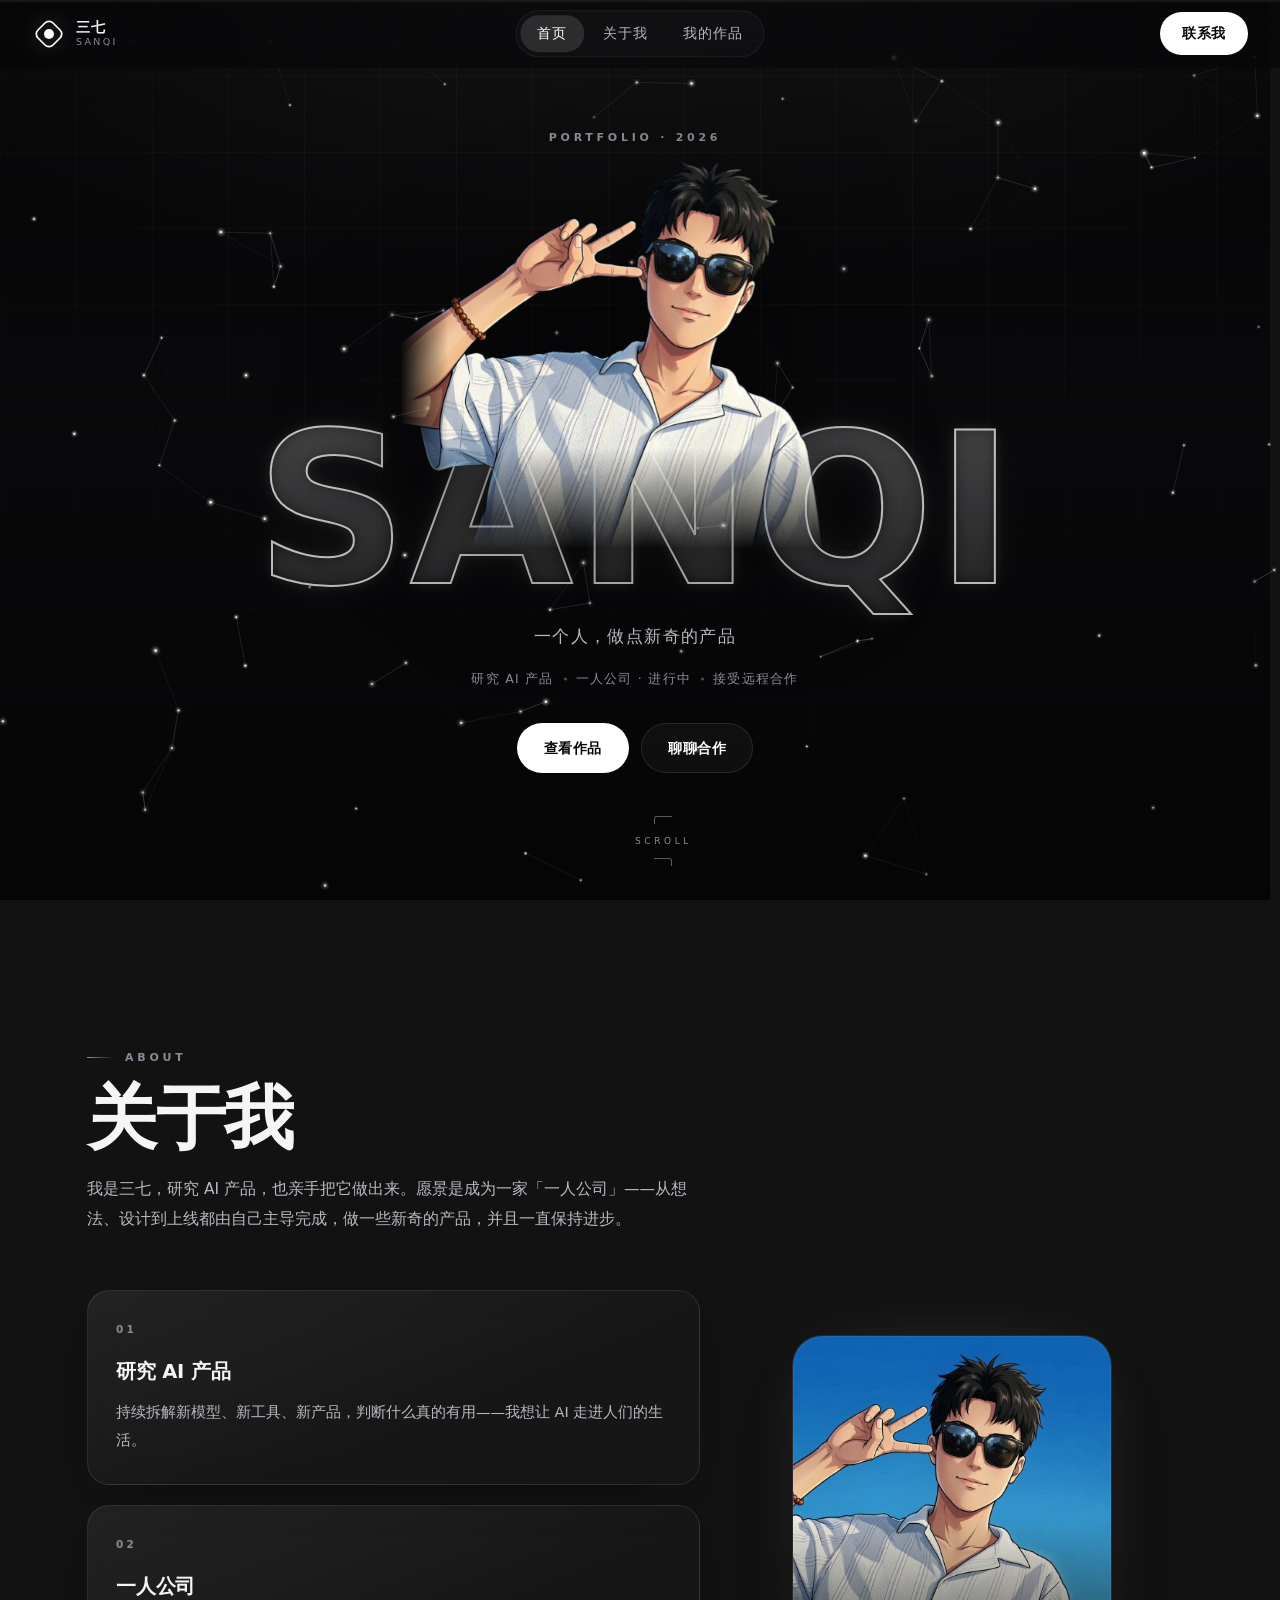
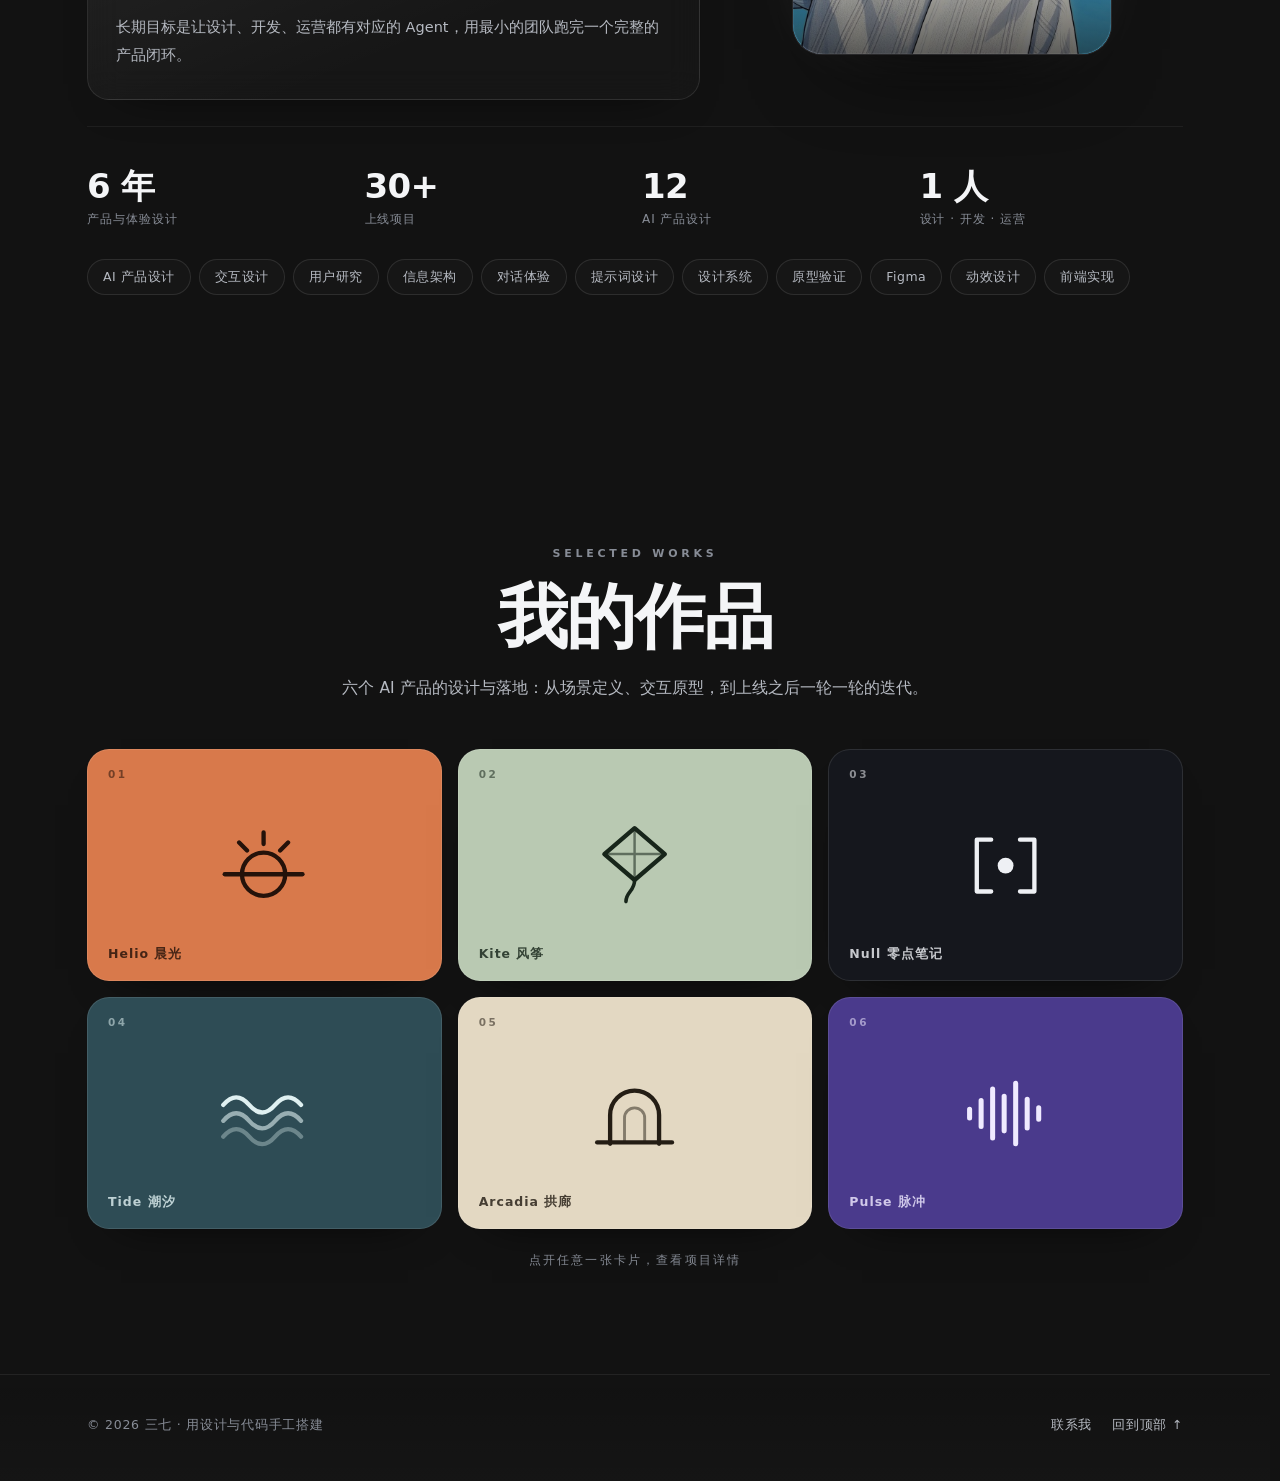
==== commit 00643f81: "配置 GitHub Pages 地址：canonical / og:url / og:image，文档填入真实用户名" ====
--- a/index.html
+++ b/index.html
@@ -8,12 +8,15 @@
   <meta name="theme-color" content="#050506">
   <meta name="color-scheme" content="dark">
   <link rel="icon" type="image/svg+xml" href="favicon.svg">
+  <link rel="canonical" href="https://sanqi-aicreator.github.io/portfolio/">
 
   <meta property="og:type" content="website">
   <meta property="og:locale" content="zh_CN">
   <meta property="og:title" content="三七 · AI 产品设计师">
-  <meta property="og:image" content="assets/img/portrait-card.jpg">
+  <meta property="og:url" content="https://sanqi-aicreator.github.io/portfolio/">
+  <meta property="og:image" content="https://sanqi-aicreator.github.io/portfolio/assets/img/portrait-card.jpg">
   <meta property="og:description" content="三七的个人作品集：研究 AI 产品，一个人做设计、开发与上线。">
+  <meta name="twitter:card" content="summary_large_image">
 
   <link rel="stylesheet" href="assets/css/style.css">
 </head>
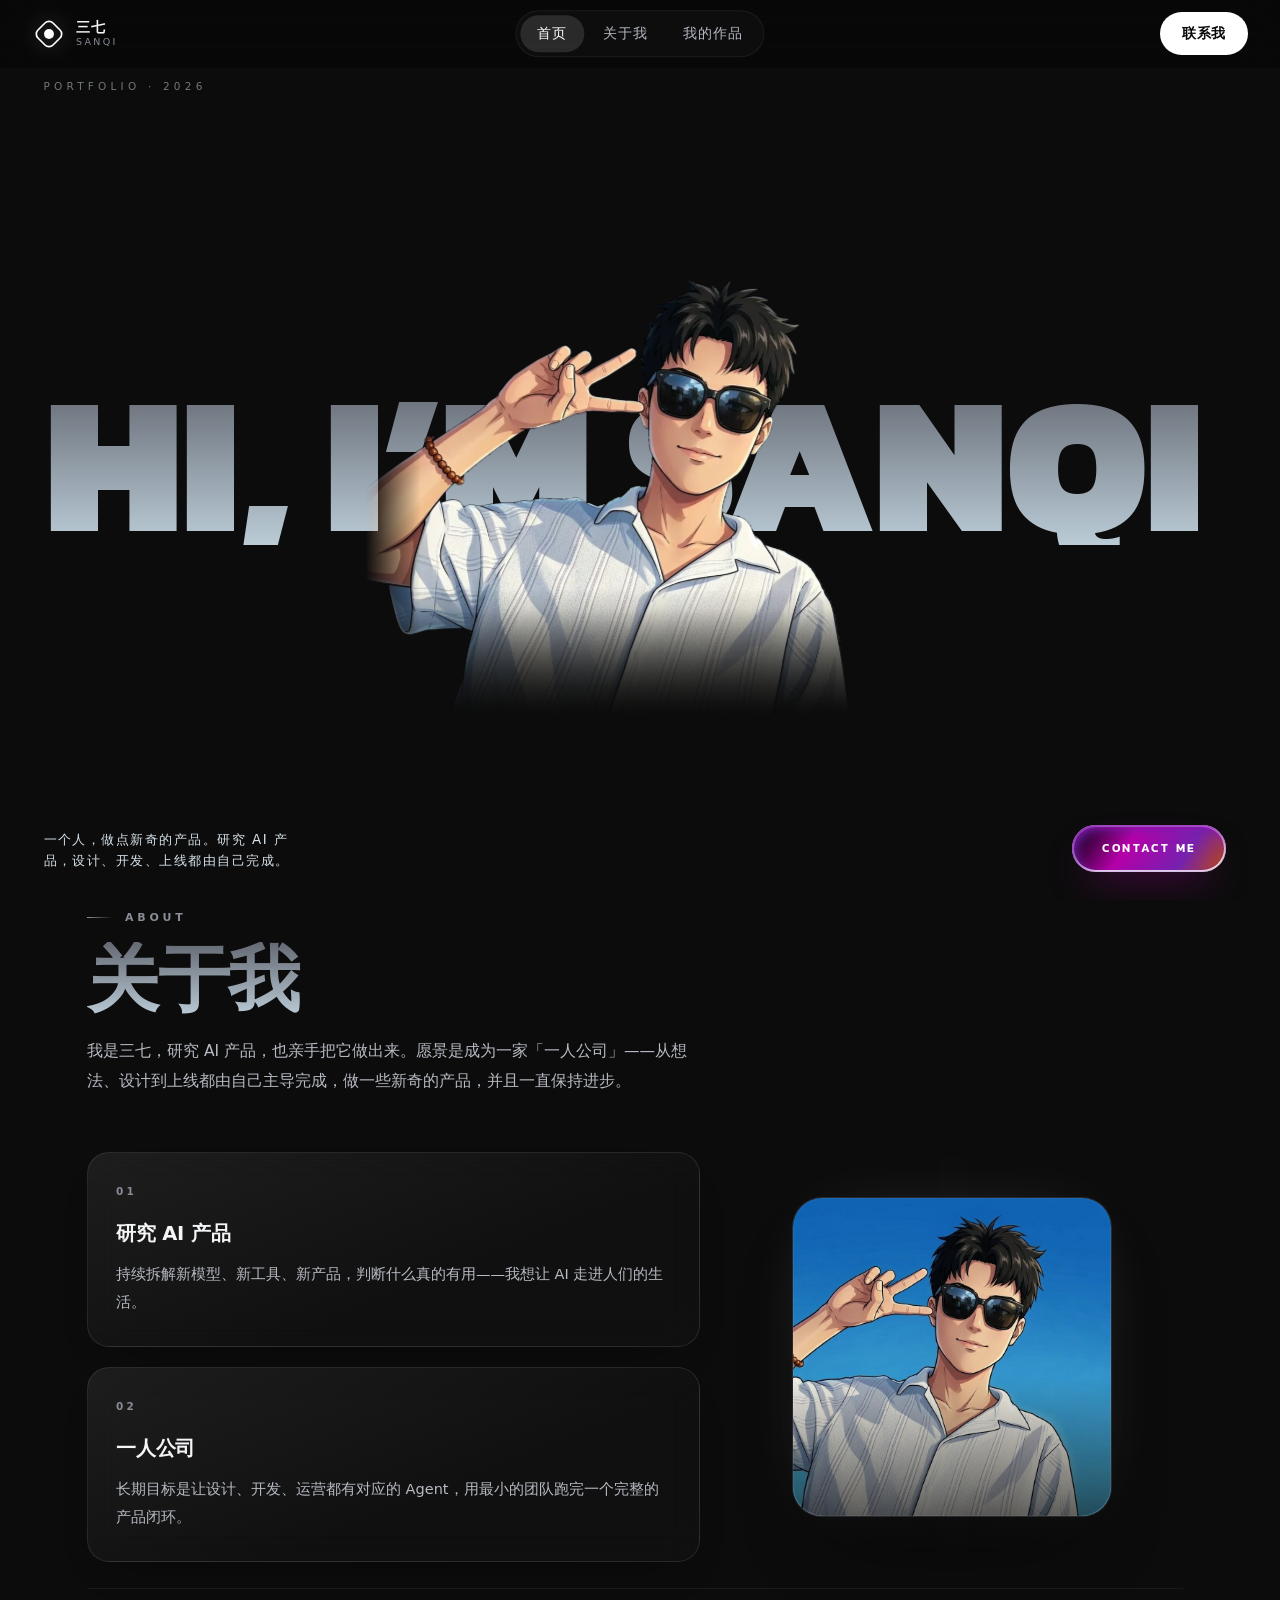
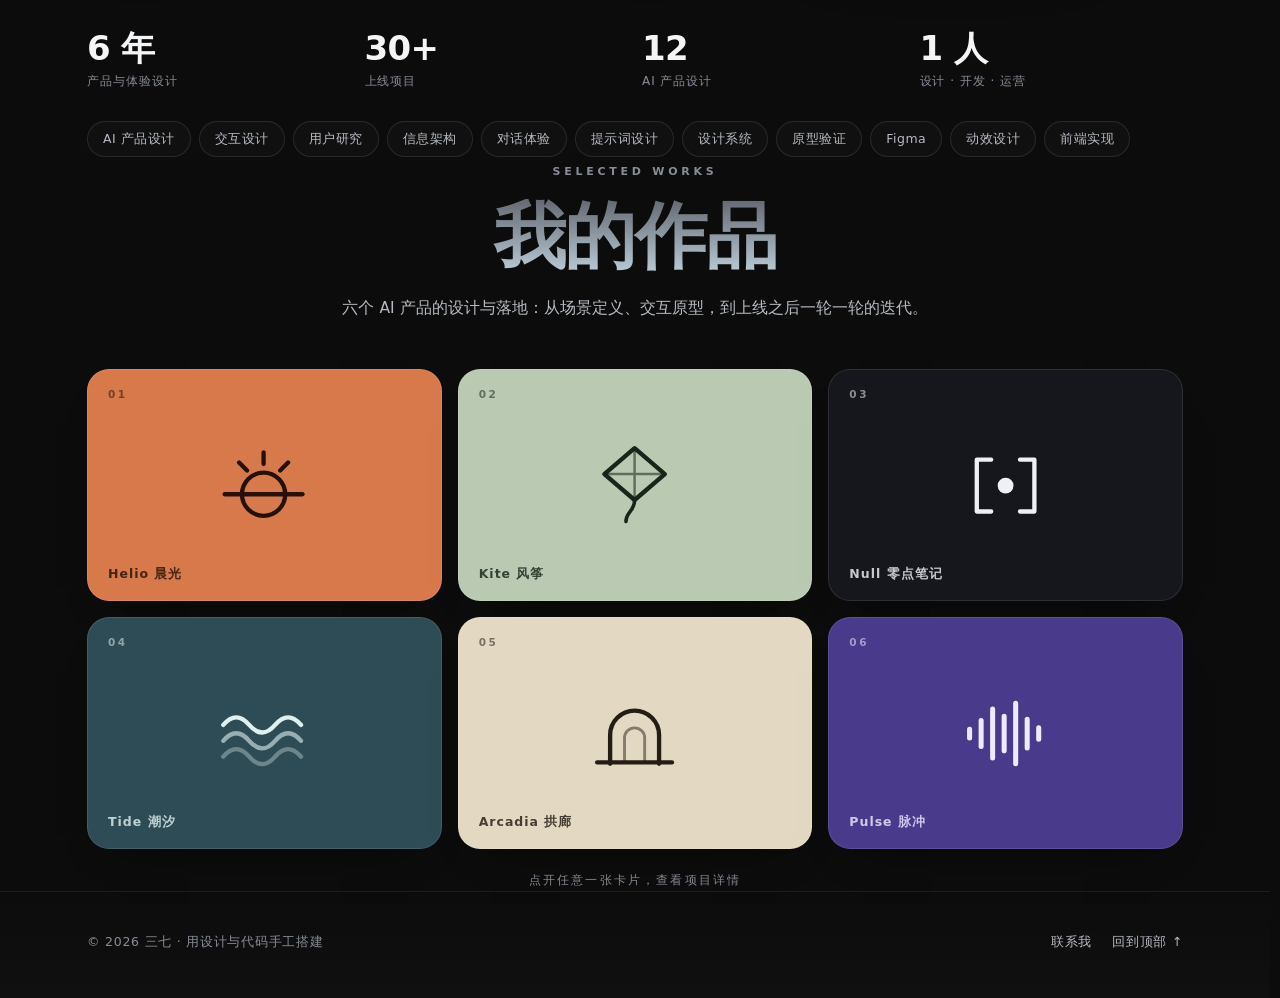
==== commit edcab3b7: "首页重做：3D 交互人像（WebGL 软皮网格）+ 渐变超大标题 + 自托管 Kanit" ====
--- a/index.html
+++ b/index.html
@@ -5,7 +5,7 @@
   <meta name="viewport" content="width=device-width, initial-scale=1">
   <title>三七 · AI 产品设计师</title>
   <meta name="description" content="三七的个人作品集：研究 AI 产品，一个人做设计、开发与上线。">
-  <meta name="theme-color" content="#050506">
+  <meta name="theme-color" content="#0c0c0c">
   <meta name="color-scheme" content="dark">
   <link rel="icon" type="image/svg+xml" href="favicon.svg">
   <link rel="canonical" href="https://sanqi-aicreator.github.io/portfolio/">
@@ -23,9 +23,7 @@
 <body>
   <a class="skip-link" href="#main">跳到主要内容</a>
 
-  <canvas id="bg-canvas" aria-hidden="true"></canvas>
-  <div class="bg-grid" aria-hidden="true"></div>
-  <div class="progress" aria-hidden="true"><span class="progress-bar" id="progress-bar"></span></div>
+
 
   <!-- ============ 顶栏 ============ -->
   <header class="site-header" id="site-header">
@@ -56,33 +54,28 @@
     <!-- ============ 首页 ============ -->
     <section class="view view-home" id="home" aria-labelledby="hero-title">
       <div class="hero">
-        <p class="eyebrow hero-eyebrow" data-bind="hero.eyebrow">PORTFOLIO · 2026</p>
+        <p class="hero-kicker" data-bind="hero.eyebrow">PORTFOLIO · 2026</p>
 
-        <h1 class="hero-visual" id="hero-title">
-          <span class="hero-stage">
+        <h1 class="hero-heading" id="hero-title">HI, I&rsquo;M SANQI</h1>
+
+        <div class="hero-portrait-wrap" id="portraitWrap">
+          <div class="hero-portrait-inner">
             <img
-              class="hero-portrait"
-              src="assets/img/portrait.webp"
+              id="portraitFallback"
+              class="hero-portrait-img"
+              src="assets/img/portrait-square.webp"
               alt="三七 · AI 产品设计师的动漫形象：黑色短发、戴墨镜、白色条纹衬衫，比出剪刀手"
-              width="1213" height="1000"
+              width="1000" height="1000"
               fetchpriority="high"
               decoding="async">
-          </span>
-          <span class="hero-wordmark" aria-hidden="true" data-bind="brand.latin">SANQI</span>
-        </h1>
+            <canvas id="portraitGl" aria-hidden="true"></canvas>
+          </div>
+        </div>
 
-        <p class="hero-role" data-bind="hero.tagline">一个人，做点新奇的产品</p>
-        <ul class="hero-meta" id="hero-meta"></ul>
-        <div class="hero-actions">
-          <a class="btn btn--solid" href="#works" data-route="works">查看作品</a>
-          <button class="btn btn--ghost" type="button" data-open-contact>聊聊合作</button>
+        <div class="hero-bottom">
+          <p class="hero-tagline" data-bind="hero.tagline">一个人，做点新奇的产品</p>
+          <button class="contact-pill" type="button" data-open-contact>Contact Me</button>
         </div>
-      </div>
-
-      <div class="scroll-hint" aria-hidden="true">
-        <span class="bracket bracket--l"></span>
-        <span class="scroll-hint-text">SCROLL</span>
-        <span class="bracket bracket--r"></span>
       </div>
     </section>
 
@@ -158,7 +151,7 @@
   </noscript>
 
   <script src="assets/js/site-data.js"></script>
-  <script src="assets/js/particles.js"></script>
   <script src="assets/js/main.js"></script>
+  <script src="assets/js/portrait.js"></script>
 </body>
 </html>
--- a/assets/css/style.css
+++ b/assets/css/style.css
@@ -16,10 +16,41 @@
      12 无障碍与减少动效
    ========================================================================== */
 
+/* ============================ 00 字体 ============================ */
+
+@font-face {
+  font-family: "Kanit";
+  src: url("../fonts/kanit-600.woff2") format("woff2");
+  font-weight: 600;
+  font-style: normal;
+  font-display: swap;
+}
+@font-face {
+  font-family: "Kanit";
+  src: url("../fonts/kanit-700.woff2") format("woff2");
+  font-weight: 700;
+  font-style: normal;
+  font-display: swap;
+}
+@font-face {
+  font-family: "Kanit";
+  src: url("../fonts/kanit-800.woff2") format("woff2");
+  font-weight: 800;
+  font-style: normal;
+  font-display: swap;
+}
+@font-face {
+  font-family: "Kanit";
+  src: url("../fonts/kanit-900.woff2") format("woff2");
+  font-weight: 900;
+  font-style: normal;
+  font-display: swap;
+}
+
 /* ============================ 01 设计令牌 ============================ */
 
 :root {
-  --bg: #050506;
+  --bg: #0c0c0c;
   --bg-2: #0a0a0c;
   --text: #f4f5f7;
   --text-2: #b6bac2;
@@ -43,6 +74,8 @@
 
   --font: system-ui, -apple-system, "Segoe UI", "PingFang SC", "Hiragino Sans GB",
     "Microsoft YaHei", "Noto Sans SC", sans-serif;
+  --font-display: "Kanit", "Inter", system-ui, "PingFang SC", "Microsoft YaHei",
+    sans-serif;
 }
 
 /* ============================ 02 基础与背景层 ============================ */
@@ -66,10 +99,7 @@
   font-size: 16px;
   line-height: 1.6;
   color: var(--text);
-  background:
-    radial-gradient(120% 70% at 50% -10%, rgba(255, 255, 255, 0.07), transparent 62%),
-    linear-gradient(180deg, #050506 0%, #09090b 45%, #050506 100%);
-  background-attachment: fixed;
+  background: #0c0c0c;
   -webkit-font-smoothing: antialiased;
   -moz-osx-font-smoothing: grayscale;
   text-rendering: optimizeLegibility;
@@ -236,10 +266,15 @@
 
 .section-title {
   margin: 16px 0 0;
-  font-size: clamp(38px, 6.2vw, 70px);
+  font-size: clamp(38px, 6.2vw, 72px);
   font-weight: 800;
   letter-spacing: -0.02em;
   line-height: 1.04;
+  background: linear-gradient(180deg, #646973 0%, #bbccd7 100%);
+  -webkit-background-clip: text;
+  background-clip: text;
+  color: transparent;
+  -webkit-text-fill-color: transparent;
 }
 
 .section-lead {
@@ -501,213 +536,206 @@
   transform: translateY(-3.5px) rotate(-45deg);
 }
 
-/* ============================ 05 首页 Hero ============================ */
-
-.view {
-  position: relative;
-  min-height: 100vh;
-  scroll-margin-top: calc(var(--header-h) + 2px);
-}
-
-.view-about,
-.view-works {
-  padding: calc(var(--header-h) + 72px) 0 104px;
-}
+/* ============================ 05 首页（3D 主视觉） ============================ */
 
 .view-home {
   display: flex;
   flex-direction: column;
-  justify-content: center;
-  min-height: 100vh;
-  padding: calc(var(--header-h) + 24px) 0 90px;
+  min-height: 100svh;
+  overflow: clip;
+  padding: calc(var(--header-h) + 10px) 0 24px;
+  background: #0c0c0c;
 }
 
 .hero {
-  display: flex;
-  flex-direction: column;
-  align-items: center;
-  text-align: center;
-  padding: 0 clamp(18px, 5vw, 40px);
-}
-
-.hero-eyebrow {
-  animation: rise 0.8s var(--ease-out) both;
-}
-
-.hero-eyebrow::before {
-  display: none;
-}
-
-
-/* 首页主视觉：动漫形象 + 打底的大字 SANQI */
-.hero-visual {
   position: relative;
   display: flex;
+  flex: 1;
   flex-direction: column;
-  align-items: center;
-  width: 100%;
-  margin: 14px 0 0;
-  font-weight: 800;
-  animation: rise 1s var(--ease-out) 0.1s both;
-}
-
-
-/* 人像舞台：轻微上下浮动 + 悬停微微放大 */
-.hero-stage {
-  position: relative;
-  display: grid;
-  place-items: center;
-}
-
-.hero-stage::after {
-  content: "";
-  position: absolute;
-  inset: -12%;
-  z-index: 0;
-  border-radius: 50%;
-  background: radial-gradient(closest-side, rgba(255, 255, 255, 0.15), rgba(255, 255, 255, 0) 72%);
-  opacity: 0;
-  transition: opacity 0.6s var(--ease);
-  pointer-events: none;
-}
-
-.hero-stage:hover::after {
-  opacity: 1;
-}
-
-.hero-portrait {
-  position: relative;
-  z-index: 2;
-  width: min(clamp(272px, 38vw, 474px), 52vh);
-  height: auto;
-  will-change: transform;
-  filter: drop-shadow(0 30px 60px rgba(0, 0, 0, 0.55));
-  transition: transform 0.55s var(--ease-out), filter 0.55s var(--ease);
-}
-
-.hero-stage:hover .hero-portrait {
-  transform: scale(1.045);
-  filter: drop-shadow(0 34px 64px rgba(0, 0, 0, 0.62))
-    drop-shadow(0 0 26px rgba(255, 255, 255, 0.16));
-}
-
-.hero-wordmark {
-  position: relative;
-  z-index: 1;
-  margin-top: -0.58em;
-  font-size: clamp(84px, 16.5vw, 228px);
-  font-weight: 800;
-  line-height: 0.82;
-  letter-spacing: 0.01em;
-  padding-left: 0.01em;
-  color: rgba(255, 255, 255, 0.2);
+  justify-content: space-between;
+  gap: 24px;
+  padding: 0 clamp(18px, 3.4vw, 44px);
+}
+
+.hero-kicker {
+  margin: 0;
+  font-size: 10.5px;
+  letter-spacing: 0.4em;
+  text-transform: uppercase;
+  color: rgba(215, 226, 234, 0.5);
+  animation: rise 0.8s var(--ease-out) both;
+}
+
+.hero-heading {
+  margin: 6px 0 0;
+  font-family: var(--font-display);
+  font-weight: 900;
+  font-size: clamp(2.5rem, 15.2vw, 17rem);
+  line-height: 0.84;
+  letter-spacing: -0.012em;
+  text-transform: uppercase;
   white-space: nowrap;
-  user-select: none;
-  pointer-events: none;
-  /* 很淡的外发光：近处一层收紧轮廓，远处一层铺开光晕 */
-  text-shadow: 0 0 14px rgba(255, 255, 255, 0.1), 0 0 44px rgba(255, 255, 255, 0.06);
-}
-
-/* 描边 + 由亮到暗的填充，让字既存在感强又不抢人像 */
-@supports (-webkit-text-stroke: 1px #fff) {
-  .hero-wordmark {
-    color: transparent;
-    background-image: linear-gradient(
-      180deg,
-      rgba(255, 255, 255, 0.12),
-      rgba(255, 255, 255, 0.03) 70%,
-      rgba(255, 255, 255, 0.01)
-    );
-    -webkit-background-clip: text;
-    background-clip: text;
-    -webkit-text-stroke: 2px rgba(255, 255, 255, 0.7);
-  }
-}
-
-.hero-role {
-  margin: 26px 0 0;
-  font-size: clamp(15px, 1.35vw, 17.5px);
-  letter-spacing: 0.08em;
-  color: var(--text-2);
-  animation: rise 0.9s var(--ease-out) 0.34s both;
-}
-
-.hero-meta {
-  display: flex;
-  flex-wrap: wrap;
-  justify-content: center;
-  gap: 8px 22px;
-  margin: 18px 0 0;
-  padding: 0;
-  list-style: none;
-  animation: rise 0.9s var(--ease-out) 0.42s both;
-}
-
-.hero-meta li {
-  position: relative;
-  font-size: 12.5px;
-  letter-spacing: 0.1em;
-  color: var(--text-3);
-}
-
-.hero-meta li + li::before {
-  content: "";
-  position: absolute;
-  left: -12px;
-  top: 50%;
-  width: 3px;
-  height: 3px;
-  border-radius: 50%;
-  background: rgba(255, 255, 255, 0.3);
-  transform: translateY(-50%);
-}
-
-.hero-actions {
-  display: flex;
-  flex-wrap: wrap;
-  justify-content: center;
-  gap: 12px;
-  margin-top: 34px;
-  animation: rise 0.9s var(--ease-out) 0.5s both;
-}
-
-/* 滚动提示 */
-.scroll-hint {
+  background: linear-gradient(180deg, #646973 0%, #bbccd7 100%);
+  -webkit-background-clip: text;
+  background-clip: text;
+  color: transparent;
+  -webkit-text-fill-color: transparent;
+  animation: rise 0.9s var(--ease-out) 0.1s both;
+}
+
+.hero-portrait-wrap {
   position: absolute;
   left: 50%;
-  bottom: 34px;
-  transform: translateX(-50%);
+  top: 53%;
+  z-index: 2;
+  width: min(clamp(300px, 42vw, 600px), 60svh);
+  aspect-ratio: 1 / 1;
+  transform: translate(-50%, -50%);
+  touch-action: pan-y;
+  animation: fade-in 1.1s var(--ease-out) 0.3s both;
+}
+
+@keyframes fade-in {
+  from {
+    opacity: 0;
+  }
+  to {
+    opacity: 1;
+  }
+}
+
+.hero-portrait-inner {
+  position: relative;
+  width: 100%;
+  height: 100%;
+}
+
+.hero-portrait-img {
+  display: block;
+  width: 100%;
+  height: 100%;
+  object-fit: contain;
+  user-select: none;
+  -webkit-user-drag: none;
+  filter: drop-shadow(0 34px 60px rgba(0, 0, 0, 0.6));
+}
+
+#portraitGl {
+  position: absolute;
+  left: -35%;
+  top: -35%;
+  width: 170%;
+  height: 170%;
+  pointer-events: none;
+}
+
+.hero-bottom {
+  position: relative;
+  z-index: 3;
   display: flex;
-  flex-direction: column;
+  align-items: flex-end;
+  justify-content: space-between;
+  gap: 24px;
+  padding-bottom: 4px;
+}
+
+.hero-tagline {
+  margin: 0;
+  max-width: 270px;
+  font-size: clamp(0.74rem, 1.05vw, 0.92rem);
+  font-weight: 300;
+  line-height: 1.55;
+  letter-spacing: 0.11em;
+  text-transform: uppercase;
+  color: #d7e2ea;
+  animation: rise 0.9s var(--ease-out) 0.42s both;
+}
+
+/* 渐变胶囊：参考站最亮的一个点 */
+.contact-pill {
+  flex: 0 0 auto;
+  display: inline-flex;
   align-items: center;
   gap: 10px;
-  animation: rise 0.9s var(--ease-out) 0.62s both;
-}
-
-.scroll-hint-text {
-  font-size: 9px;
-  letter-spacing: 0.4em;
-  color: var(--text-3);
-}
-
-.bracket {
-  display: block;
-  width: 18px;
-  height: 8px;
-  border: 1px solid rgba(255, 255, 255, 0.35);
-  animation: hint 2.6s var(--ease) infinite;
-}
-
-.bracket--l {
-  border-right: 0;
-  border-bottom: 0;
-  border-radius: 3px 0 0 0;
-}
-
-.bracket--r {
-  border-left: 0;
-  border-bottom: 0;
-  border-radius: 0 3px 0 0;
+  padding: 14px 30px;
+  border: 0;
+  border-radius: 999px;
+  font-family: var(--font-display);
+  font-size: 12px;
+  font-weight: 600;
+  letter-spacing: 0.2em;
+  text-transform: uppercase;
+  color: #fff;
+  background: linear-gradient(123deg, #18011f 7%, #b600a8 37%, #7621b0 72%, #be4c00 100%);
+  box-shadow:
+    inset 0 4px 4px rgba(181, 1, 167, 0.25),
+    inset 4px 4px 12px #7721b1,
+    inset 0 0 0 2px rgba(255, 255, 255, 0.92),
+    0 18px 40px -18px rgba(182, 0, 168, 0.8);
+  cursor: pointer;
+  transition: transform 0.4s var(--ease-out), filter 0.4s var(--ease),
+    box-shadow 0.4s var(--ease);
+  animation: rise 0.9s var(--ease-out) 0.5s both;
+}
+
+.contact-pill:hover {
+  transform: translateY(-2px);
+  filter: brightness(1.12);
+  box-shadow:
+    inset 0 4px 4px rgba(181, 1, 167, 0.3),
+    inset 4px 4px 12px #7721b1,
+    inset 0 0 0 2px #fff,
+    0 24px 52px -18px rgba(182, 0, 168, 0.95);
+}
+
+.contact-pill:active {
+  transform: translateY(0) scale(0.985);
+}
+
+.contact-pill:focus-visible {
+  outline: 2px solid #fff;
+  outline-offset: 4px;
+}
+
+@media (max-width: 700px) {
+  .hero {
+    justify-content: flex-start;
+    gap: 16px;
+  }
+
+  .hero-heading {
+    font-size: 14.6vw;
+    letter-spacing: -0.02em;
+    margin-top: 8px;
+  }
+
+  .hero-portrait-wrap {
+    position: relative;
+    left: auto;
+    top: auto;
+    margin: 4px auto 0;
+    width: min(88vw, 47svh);
+    transform: none;
+  }
+
+  .hero-bottom {
+    margin-top: auto;
+    flex-direction: column;
+    align-items: flex-start;
+    gap: 18px;
+    padding-top: 22px;
+  }
+
+  .hero-tagline {
+    max-width: 100%;
+    font-size: 12px;
+  }
+
+  .contact-pill {
+    width: 100%;
+    justify-content: center;
+    padding: 15px 24px;
+  }
 }
 
 /* ============================ 06 关于我 ============================ */
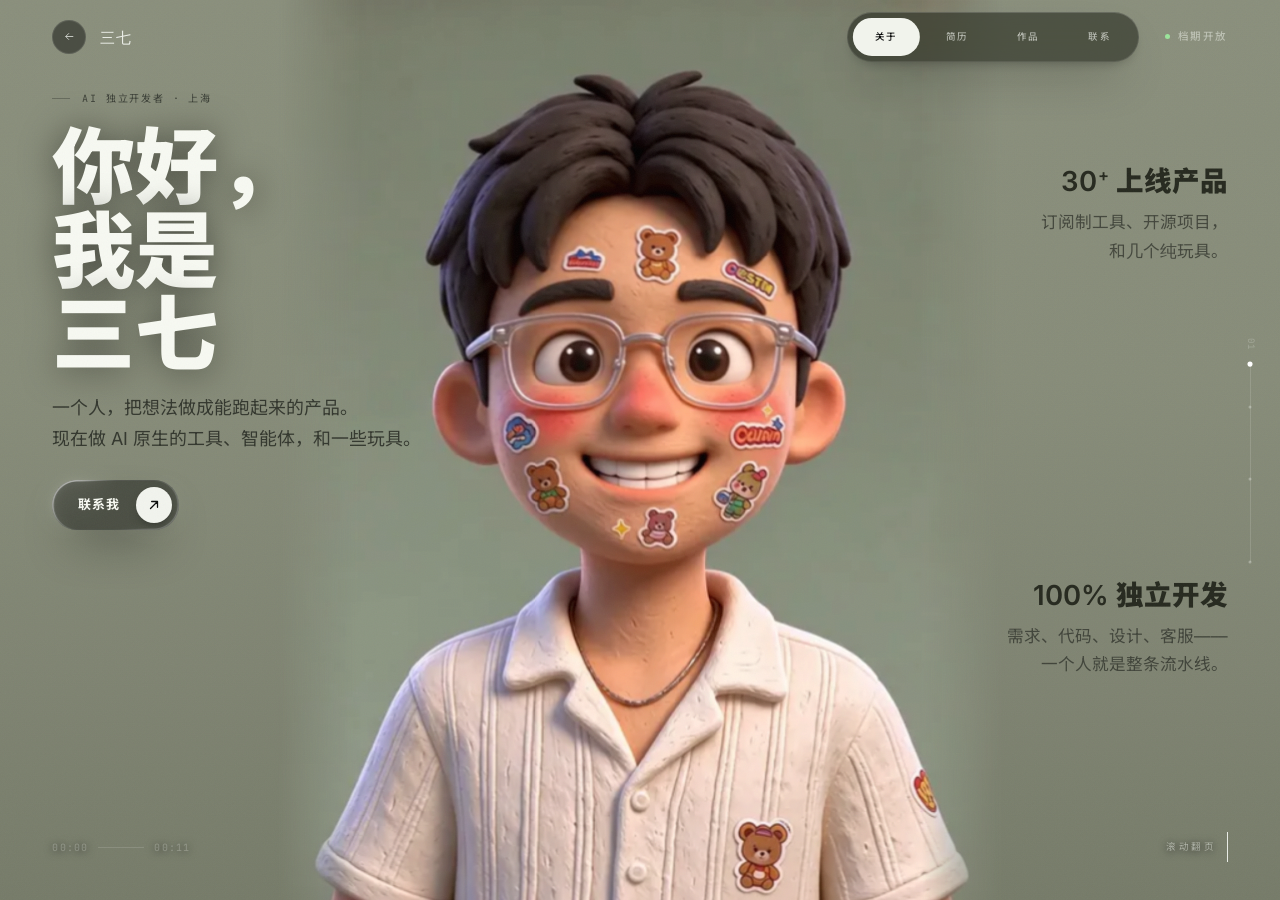
==== commit ed6c31f5: "feat: 三七 个人网站 — scroll storytelling portfolio" ====
--- a/index.html
+++ b/index.html
@@ -1,157 +1,3829 @@
 <!DOCTYPE html>
 <html lang="zh-CN">
 <head>
-  <meta charset="utf-8">
-  <meta name="viewport" content="width=device-width, initial-scale=1">
-  <title>三七 · AI 产品设计师</title>
-  <meta name="description" content="三七的个人作品集：研究 AI 产品，一个人做设计、开发与上线。">
-  <meta name="theme-color" content="#0c0c0c">
-  <meta name="color-scheme" content="dark">
-  <link rel="icon" type="image/svg+xml" href="favicon.svg">
-  <link rel="canonical" href="https://sanqi-aicreator.github.io/portfolio/">
-
-  <meta property="og:type" content="website">
-  <meta property="og:locale" content="zh_CN">
-  <meta property="og:title" content="三七 · AI 产品设计师">
-  <meta property="og:url" content="https://sanqi-aicreator.github.io/portfolio/">
-  <meta property="og:image" content="https://sanqi-aicreator.github.io/portfolio/assets/img/portrait-card.jpg">
-  <meta property="og:description" content="三七的个人作品集：研究 AI 产品，一个人做设计、开发与上线。">
-  <meta name="twitter:card" content="summary_large_image">
-
-  <link rel="stylesheet" href="assets/css/style.css">
+<meta charset="utf-8" />
+<meta name="viewport" content="width=device-width, initial-scale=1, viewport-fit=cover" />
+<meta name="theme-color" content="#070807" />
+<title>三七 — AI 独立开发者</title>
+<meta name="description" content="三七 — AI 独立开发者。一个人把想法做成能跑起来的产品：模型、界面、上线，全流程自己来。" />
+<link rel="icon" href="data:image/svg+xml,%3Csvg xmlns='http://www.w3.org/2000/svg' viewBox='0 0 32 32'%3E%3Crect width='32' height='32' rx='7' fill='%230A0B0A'/%3E%3Cpath d='M6 5 L6 23 L10.3 18.9 L12.9 26 L16.4 24.6 L13.7 17.5 L21 17.3 Z' fill='%23C05BFF' stroke='%238BF3CE' stroke-width='1.5' stroke-linejoin='round'/%3E%3C/svg%3E" />
+<meta property="og:type" content="website" />
+<meta property="og:title" content="三七 — AI 独立开发者" />
+<meta property="og:description" content="一个人把想法做成能跑起来的产品。AI 原生工具、智能体，和一些玩具。" />
+<meta property="og:locale" content="zh_CN" />
+<meta name="twitter:card" content="summary_large_image" />
+<meta name="author" content="三七" />
+
+<link rel="preload" as="font" type="font/woff2" href="assets/fonts/Anton-400.woff2" crossorigin />
+<link rel="preload" as="font" type="font/woff2" href="assets/fonts/Inter-400.woff2" crossorigin />
+<link rel="preload" as="image" href="assets/resume.webp" />
+<link rel="preload" as="image" href="assets/work.webp" />
+
+<style>
+/* =========================================================================
+   0. TOKENS
+   Typographic language lifted from the reference: monochrome cinematic base,
+   one silver display weight, tiny wide-tracked caps for labels, one gradient
+   accent reserved for actions.
+   ========================================================================= */
+@font-face{font-family:'Anton';src:url('assets/fonts/Anton-400.woff2') format('woff2');font-weight:400;font-style:normal;font-display:swap}
+@font-face{font-family:'Inter';src:url('assets/fonts/Inter-300.woff2') format('woff2');font-weight:300;font-display:swap}
+@font-face{font-family:'Inter';src:url('assets/fonts/Inter-400.woff2') format('woff2');font-weight:400;font-display:swap}
+@font-face{font-family:'Inter';src:url('assets/fonts/Inter-500.woff2') format('woff2');font-weight:500;font-display:swap}
+@font-face{font-family:'Inter';src:url('assets/fonts/Inter-600.woff2') format('woff2');font-weight:600;font-display:swap}
+@font-face{font-family:'JetBrains Mono';src:url('assets/fonts/JetBrainsMono-400.woff2') format('woff2');font-weight:400;font-display:swap}
+/* Anton is declared a second time at 900 so the CJK copy can ask for a heavy
+   weight without Chrome synthesising a fake bold on the Latin face. */
+@font-face{font-family:'Anton';src:url('assets/fonts/Anton-400.woff2') format('woff2');font-weight:900;font-display:swap}
+/* Noto Sans SC, subsetted to the 414 characters this page actually uses
+   (Google Fonts `text=` parameter), so the CJK face costs ~240 KB in total. */
+@font-face{font-family:'Noto SC';src:url('assets/fonts/NotoSansSC-400.woff2') format('woff2');font-weight:400;font-display:swap}
+@font-face{font-family:'Noto SC';src:url('assets/fonts/NotoSansSC-500.woff2') format('woff2');font-weight:500;font-display:swap}
+@font-face{font-family:'Noto SC';src:url('assets/fonts/NotoSansSC-700.woff2') format('woff2');font-weight:700;font-display:swap}
+@font-face{font-family:'Noto SC';src:url('assets/fonts/NotoSansSC-900.woff2') format('woff2');font-weight:900;font-display:swap}
+
+:root{
+  --bg:#070807;
+  --ink:#EAEDE7;
+  --ink-2:rgba(234,237,231,.72);
+  --muted:rgba(234,237,231,.52);
+  --faint:rgba(234,237,231,.28);
+  --line:rgba(234,237,231,.14);
+  --sage:#8B8C79;
+
+  --acc-1:#F06BF5;
+  --acc-2:#9B37EA;
+  --acc-3:#7A2BF0;
+  --acc-glow:rgba(190,70,235,.5);
+
+  --silver:linear-gradient(178deg,#FBFDF9 0%,#E4E8E1 26%,#B9BFB6 52%,#868C84 74%,#C3C9C0 100%);
+
+  --pad:clamp(18px,4.1vw,66px);
+  --nav-h:clamp(64px,8.2vh,90px);
+  --panel-w:clamp(340px,33vw,480px);
+
+  --ease:cubic-bezier(.22,.61,.24,1);
+  --ease-out:cubic-bezier(.16,1,.3,1);
+
+  --page-h:1107vh;
+}
+
+/* =========================================================================
+   1. BASE
+   ========================================================================= */
+*,*::before,*::after{box-sizing:border-box}
+html,body{margin:0;padding:0}
+html{
+  background:var(--bg);
+  scrollbar-width:none;
+  -ms-overflow-style:none;
+  -webkit-text-size-adjust:100%;
+  /* the wheel turns pages, it never scrolls: the whole site is a deck of four
+     full-screen pages whose progress is a virtual value, not scrollY */
+  overflow:hidden;
+  height:100%;
+  overscroll-behavior:none;
+}
+html::-webkit-scrollbar{width:0;height:0}
+body{
+  background:var(--bg);
+  color:var(--ink);
+  font-family:Inter,'Noto SC','PingFang SC','Microsoft YaHei',system-ui,-apple-system,'Segoe UI',sans-serif;
+  font-weight:400;
+  font-size:16px;
+  line-height:1.7;
+  overflow:hidden;
+  height:100%;
+  -webkit-font-smoothing:antialiased;
+  -moz-osx-font-smoothing:grayscale;
+  text-rendering:optimizeLegibility;
+}
+body.is-locked{overflow:hidden}
+img,video{display:block;max-width:100%}
+button{font:inherit;color:inherit;background:none;border:0;cursor:pointer}
+a{color:inherit;text-decoration:none}
+h1,h2,h3,h4,p,ol,ul,figure{margin:0;padding:0}
+ol,ul{list-style:none}
+::selection{background:var(--acc-2);color:#fff}
+
+.scroll-space{display:none}
+
+/* shared type */
+.eyebrow{
+  font-size:10px;line-height:1.4;font-weight:500;
+  letter-spacing:.22em;text-transform:uppercase;color:var(--muted);
+  display:flex;align-items:center;gap:.9em;
+}
+.eyebrow::before{
+  content:"";width:26px;height:1px;background:currentColor;opacity:.6;flex:none;
+}
+.eyebrow--plain::before{display:none}
+
+.display{
+  font-family:Anton,'Noto SC','Arial Black',Impact,sans-serif;
+  font-weight:900;text-transform:uppercase;
+  line-height:1;letter-spacing:0;
+  /* flat near-white instead of a background-clip:text silver gradient: the
+     gradient version renders the masthead at ~70% scale inside this layout */
+  color:#F4F6F0;
+  text-shadow:0 1px 0 rgba(255,255,255,.18),0 22px 46px rgba(0,0,0,.32);
+}
+.mono{font-family:'JetBrains Mono','Noto SC',ui-monospace,monospace;font-size:10px;letter-spacing:.12em;text-transform:uppercase}
+
+/* =========================================================================
+   2. STAGE — fixed film + plates
+   ========================================================================= */
+.stage{position:fixed;inset:0;z-index:0;overflow:hidden;background:var(--bg);isolation:isolate}
+
+.film{
+  position:absolute;inset:0;
+  will-change:transform;
+  transform-origin:50% 46%;
+}
+.film__el{
+  position:fixed;inset:0;
+  width:100%;height:100%;
+  object-fit:cover;object-position:50% 44%;
+  filter:saturate(.94) contrast(1.02);
+  will-change:transform;
+}
+/* the gaze portrait: 264 webp frames of the turntable take, drawn on a canvas.
+   It owns the first screen (the pointer steers it, nothing plays on its own);
+   the moment the wheel takes over it fades and the film underneath runs the
+   scroll story. Engine ported from the 追视 reference build. */
+.gaze{
+  position:absolute;inset:0;z-index:2;
+  opacity:0;pointer-events:none;overflow:hidden;
+  transition:opacity .42s var(--ease-out);
+  /* flat wall colour sampled from the footage's own left/right edges: the
+     radial version used to darken the page corners, which read as a shadow */
+  background:
+    linear-gradient(180deg,#8A8F7C 0%,#878C79 42%,#7F8472 74%,#767B69 100%);
+}
+.stage.is-gaze .gaze{opacity:1}
+.gaze__canvas{
+  position:absolute;left:50%;top:50%;
+  height:100%;width:auto;aspect-ratio:4 / 5;
+  transform:translate(-50%,-50%);
+  will-change:transform;
+  filter:saturate(.97) contrast(1.015);
+  -webkit-mask-image:linear-gradient(90deg,transparent 0,#000 11%,#000 89%,transparent 100%);
+          mask-image:linear-gradient(90deg,transparent 0,#000 11%,#000 89%,transparent 100%);
+}
+
+/* full-bleed character plates (page 2 / page 3 reference art) */
+.plate{
+  position:absolute;inset:0;opacity:0;
+  will-change:transform,opacity;
+  pointer-events:none;
+  z-index:2;
+}
+/* opaque sage bed under the plates: during the resume -> work dissolve the two
+   plates sit at partial opacity, and without this the film's own take would
+   show through as a third character in the middle of the handover */
+.plate-bed{
+  position:absolute;inset:0;z-index:1;opacity:0;pointer-events:none;
+  background:radial-gradient(120% 95% at 50% 36%,#8B9079 0%,#868B76 34%,#7C816C 62%,#676C5A 86%,#4A4E41 100%);
+}
+.plate__img{
+  position:fixed;inset:0;width:100%;height:100%;
+  object-fit:cover;
+  transform:scale(1.04);
+  will-change:transform;
+}
+.plate--resume .plate__img{object-position:42% 46%}
+.plate--work .plate__img{object-position:56% 48%}
+.plate__scrim{position:absolute;inset:0;pointer-events:none}
+/* only a whisper under the nav bar — the figure runs clean to every edge and
+   readability is carried by the glass panel instead of a full-bleed wash */
+.plate--resume .plate__scrim,
+.plate--work .plate__scrim{
+  background:linear-gradient(180deg,rgba(7,8,7,.34) 0%,rgba(7,8,7,.12) 9%,rgba(7,8,7,0) 16%);
+}
+
+/* hero scrim, sits above the film */
+.scrim-hero{
+  position:absolute;inset:0;pointer-events:none;
+  background:none;
+  will-change:opacity;
+}
+
+/* atmosphere */
+.grain{
+  position:fixed;inset:0;z-index:7;pointer-events:none;opacity:.075;
+  background-image:url("data:image/svg+xml;charset=utf-8,%3Csvg xmlns='http://www.w3.org/2000/svg' width='160' height='160'%3E%3Cfilter id='n'%3E%3CfeTurbulence type='fractalNoise' baseFrequency='.9' numOctaves='3' stitchTiles='stitch'/%3E%3C/filter%3E%3Crect width='160' height='160' filter='url(%23n)' opacity='.55'/%3E%3C/svg%3E");
+  background-size:160px 160px;
+}
+
+/* =========================================================================
+   3. NAV
+   ========================================================================= */
+.nav{
+  position:fixed;top:0;left:0;right:0;height:var(--nav-h);z-index:40;
+  display:flex;align-items:center;
+  padding:0 var(--pad);
+  padding-top:env(safe-area-inset-top);
+  font-size:10.5px;font-weight:500;letter-spacing:.18em;text-transform:uppercase;
+  transition:opacity .9s var(--ease) .1s,transform .9s var(--ease) .1s;
+}
+.nav__mark{
+  width:34px;height:34px;border-radius:50%;
+  display:grid;place-items:center;flex:none;
+  background:rgba(24,26,23,.55);
+  border:1px solid rgba(255,255,255,.10);
+  backdrop-filter:blur(8px);-webkit-backdrop-filter:blur(8px);
+  transition:background .4s var(--ease),transform .5s var(--ease-out);
+}
+.nav__mark svg{width:13px;height:13px;stroke:var(--ink);fill:none;stroke-width:1.4;transition:transform .5s var(--ease-out)}
+.nav__mark:hover{background:rgba(255,255,255,.14);transform:scale(1.06)}
+.nav__mark:hover svg{transform:rotate(-45deg)}
+.nav__brand{
+  font-family:Anton;font-size:15px;letter-spacing:.06em;font-weight:400;
+  margin-left:14px;margin-right:auto;
+}
+/* ---- nav links: gooey metaball pill (ported from React Bits GooeyNav) ---- */
+.gooey-nav{
+  position:relative;display:inline-flex;align-items:center;
+  margin-right:clamp(0px,2vw,44px);
+  padding:6px;border-radius:999px;
+  background:rgba(18,21,17,.5);
+  box-shadow:
+    0 24px 48px -22px rgba(0,0,0,.9),
+    0 6px 16px -10px rgba(0,0,0,.55),
+    inset 0 0 0 1px rgba(255,255,255,.09),
+    inset 0 1px 0 rgba(255,255,255,.07);
+  -webkit-backdrop-filter:blur(20px) saturate(1.5);
+  backdrop-filter:blur(20px) saturate(1.5);
+}
+.gooey-stage{position:relative;display:block}
+.gooey-blob{
+  position:absolute;left:-56px;top:-56px;right:-56px;bottom:-56px;
+  background:#F1F3EC;pointer-events:none;z-index:0;
+  clip-path:path("M0,0Z");
+}
+.gooey-hover{
+  position:absolute;left:0;top:0;width:0;height:0;border-radius:999px;
+  background:rgba(255,255,255,.10);opacity:0;pointer-events:none;z-index:0;
+}
+.gooey-links{
+  position:relative;z-index:1;display:flex;align-items:center;gap:4px;
+  margin:0;padding:0;list-style:none;
+}
+.gooey-links--ink{
+  position:absolute;inset:0;z-index:2;pointer-events:none;color:#0A0B0A;
+  clip-path:path("M0,0Z");
+}
+.gooey-item{display:flex}
+.gooey-link{
+  display:inline-flex;align-items:center;height:38px;padding:0 22px;
+  border:0;background:none;cursor:pointer;white-space:nowrap;
+  font-family:inherit;font-size:9.5px;letter-spacing:.16em;font-weight:500;
+  color:rgba(234,237,231,.66);
+  transition:color .3s var(--ease);
+  -webkit-tap-highlight-color:transparent;
+}
+.gooey-link:focus-visible{outline:2px solid rgba(244,246,240,.7);outline-offset:3px;border-radius:999px}
+.gooey-links .gooey-link:hover,
+.gooey-links .gooey-link.is-here{color:#F4F6F0}
+.gooey-links--ink .gooey-link{color:#0A0B0A}
+.nav__status{display:flex;align-items:center;gap:8px;color:var(--muted);letter-spacing:.14em}
+.nav__dot{width:5px;height:5px;border-radius:50%;background:#9BE39B;box-shadow:0 0 0 0 rgba(155,227,155,.7);animation:pulse 2.6s infinite}
+@keyframes pulse{0%{box-shadow:0 0 0 0 rgba(155,227,155,.55)}70%{box-shadow:0 0 0 7px rgba(155,227,155,0)}100%{box-shadow:0 0 0 0 rgba(155,227,155,0)}}
+
+/* =========================================================================
+   4. CHAPTERS (fixed copy layers)
+   ========================================================================= */
+.chapter{
+  position:fixed;inset:0;z-index:5;
+  opacity:0;pointer-events:none;
+  will-change:opacity,transform;
+}
+.chapter__inner{
+  position:absolute;inset:0;
+  padding:calc(var(--nav-h) + 0.4vh) var(--pad) calc(var(--pad) * .72);
+  padding-bottom:calc(var(--pad) * .72 + env(safe-area-inset-bottom));
+  display:flex;flex-direction:column;
+}
+
+/* =========================================================================
+   5. HERO — editorial three-zone composition, after the reference screenshot:
+      headline / lead / CTA stacked on the left, the figure in the middle,
+      two right-aligned stat blocks on the right, a thin footer row below
+   ========================================================================= */
+.hero__inner{justify-content:flex-start}
+.hero__grid{position:relative;flex:1 1 auto;min-height:0}
+
+.hero__col{
+  position:absolute;left:0;top:clamp(0px,1.4vh,16px);
+  width:min(32vw,432px);
+  display:flex;flex-direction:column;align-items:flex-start;
+}
+.hero__kicker{
+  display:flex;align-items:center;gap:12px;margin-bottom:clamp(9px,1.5vh,16px);
+  font-size:10px;letter-spacing:.18em;text-transform:uppercase;color:#3C4038;
+  white-space:nowrap;
+}
+.hero__kicker i{display:block;width:18px;height:1px;background:currentColor;opacity:.45}
+.hero__title{
+  font-size:clamp(34px,6.5vw,96px);
+  line-height:1;
+  letter-spacing:0;
+  color:#F7F9F2;
+  text-shadow:0 2px 34px rgba(0,0,0,.5);
+}
+.hero__reveal{display:block;opacity:0;transform:translateY(22px);
+  transition:opacity 1s var(--ease) .16s,transform 1.1s var(--ease-out) .16s}
+.hero__lead{
+  margin-top:clamp(14px,2.4vh,26px);max-width:22em;
+  font-size:clamp(13.5px,1.4vw,19.5px);line-height:1.75;color:rgba(36,39,32,.84);
+}
+.hero__lead span{display:block}
+/* hero CTA: specular glass pill (ported from React Bits <SpecularButton />) */
+.hero__cta{
+  --sb-radius:999px;
+  --sb-tint:#0A0C0A;
+  --sb-tint-opacity:0.46;
+  --sb-blur:10px;
+  --sb-text-color:#F6F8F1;
+  position:relative;isolation:isolate;
+  margin-top:clamp(16px,2.8vh,30px);
+  display:inline-flex;align-items:center;gap:16px;
+  padding:7px 7px 7px 24px;border:0;
+  border-radius:var(--sb-radius);
+  font-family:inherit;font-size:13px;font-weight:700;letter-spacing:.06em;line-height:1;
+  color:var(--sb-text-color);
+  background:color-mix(in srgb, var(--sb-tint) calc(var(--sb-tint-opacity) * 100%), transparent);
+  box-shadow:
+    0 22px 48px -20px rgba(0,0,0,.95),
+    inset 0 1px 0 rgba(255,255,255,.07);
+  -webkit-backdrop-filter:blur(var(--sb-blur));backdrop-filter:blur(var(--sb-blur));
+  cursor:pointer;outline:none;-webkit-tap-highlight-color:transparent;
+  transition:transform .3s cubic-bezier(.2,.8,.2,1),background .35s var(--ease);
+}
+.hero__cta:active{transform:scale(.975)}
+.hero__cta:focus-visible{outline:2px solid rgba(246,248,241,.6);outline-offset:4px}
+.hero__cta:hover{background:color-mix(in srgb, var(--sb-tint) 56%, transparent)}
+.spec-btn__light{
+  position:absolute;z-index:1;display:block;pointer-events:none;
+  inset:-24px;width:calc(100% + 48px);height:calc(100% + 48px);
+}
+.spec-btn__label{position:relative;z-index:2;display:block;padding-left:2px}
+.hero__chip{
+  position:relative;z-index:2;
+  display:grid;place-items:center;width:36px;height:36px;border-radius:50%;
+  background:#F2F4EE;color:#0A0B0A;
+  box-shadow:0 6px 14px -8px rgba(0,0,0,.8);
+  transition:transform .45s var(--ease-out);
+}
+.hero__cta:hover .hero__chip{transform:rotate(45deg)}
+.hero__chip svg{width:14px;height:14px}
+
+.hero__stat{position:absolute;right:0;width:min(28vw,390px);text-align:right}
+.hero__stat--a{top:clamp(4px,10vh,110px)}
+.hero__stat--b{top:clamp(300px,56vh,600px)}
+.hero__stat h3{font-size:clamp(19px,2.15vw,33px);line-height:1.06;font-weight:900;letter-spacing:0;color:#26291F}
+.hero__stat h3 sup{font-size:.6em;margin-left:.06em}
+.hero__stat p{margin-top:.7em;font-size:clamp(12.5px,1.3vw,18px);line-height:1.7;color:rgba(36,39,32,.68)}
+
+.hero__foot{
+  position:absolute;left:0;right:0;bottom:0;
+  display:flex;align-items:center;justify-content:space-between;gap:24px;
+    text-shadow:0 1px 9px rgba(0,0,0,.75);
+}
+.hud{display:flex;align-items:center;gap:10px;color:var(--faint)}
+.hud__bar{width:46px;height:1px;background:rgba(234,237,231,.16);position:relative;overflow:hidden}
+.hud__bar i{position:absolute;inset:0;background:rgba(234,237,231,.85);transform-origin:0 50%;transform:scaleX(0)}
+.scrollcue{display:flex;align-items:center;gap:10px;color:var(--muted);font-size:9.5px;letter-spacing:.28em;text-transform:uppercase}
+.scrollcue span{position:relative;width:1px;height:30px;background:rgba(234,237,231,.18);overflow:hidden}
+.scrollcue span::after{content:"";position:absolute;inset:0;background:var(--ink);animation:cue 2.2s var(--ease) infinite}
+@keyframes cue{0%{transform:translateY(-100%)}60%{transform:translateY(100%)}100%{transform:translateY(100%)}}
+
+/* buttons */
+.btn{
+  position:relative;display:inline-flex;align-items:center;gap:.95em;
+  padding:1.15em 1.85em;border-radius:999px;overflow:hidden;
+  font-size:10.5px;font-weight:500;letter-spacing:.24em;text-transform:uppercase;color:#fff;
+  background:linear-gradient(100deg,var(--acc-1),var(--acc-2) 52%,var(--acc-3));
+  border:1px solid rgba(255,255,255,.22);
+  box-shadow:0 12px 34px -10px var(--acc-glow),inset 0 1px 0 rgba(255,255,255,.42);
+  transition:transform .5s var(--ease-out),box-shadow .5s var(--ease);
+  white-space:nowrap;
+}
+.btn::after{
+  content:"";position:absolute;top:0;left:0;width:60%;height:100%;
+  background:linear-gradient(100deg,transparent,rgba(255,255,255,.38),transparent);
+  transform:translateX(-160%);transition:transform .9s var(--ease-out);
+}
+.btn:hover{transform:translateY(-2px);box-shadow:0 18px 44px -10px var(--acc-glow),inset 0 1px 0 rgba(255,255,255,.5)}
+.btn:hover::after{transform:translateX(260%)}
+.btn__arw{width:13px;height:13px;stroke:currentColor;fill:none;stroke-width:1.5;transition:transform .5s var(--ease-out)}
+.btn:hover .btn__arw{transform:translate(2px,-2px)}
+
+/* =========================================================================
+   6. RESUME PANEL
+   ========================================================================= */
+.resume{justify-content:center;align-items:flex-end}
+.panel{
+  width:var(--panel-w);max-width:100%;
+  display:flex;flex-direction:column;
+  gap:clamp(9px,1.5vh,16px);
+  /* readability lives in this pane, not in a full-bleed scrim */
+  padding:clamp(18px,2.6vh,30px) clamp(18px,2vw,28px);
+  border-radius:16px;
+  background:
+    linear-gradient(122deg,rgba(255,255,255,.055) 0%,rgba(255,255,255,.012) 26%,rgba(255,255,255,0) 46%),
+    linear-gradient(158deg,rgba(10,12,10,.58) 0%,rgba(10,12,10,.48) 58%,rgba(10,12,10,.34) 100%);
+  border:1px solid rgba(255,255,255,.10);
+  box-shadow:inset 0 1px 0 rgba(255,255,255,.10),0 24px 60px -30px rgba(0,0,0,.6);
+  -webkit-backdrop-filter:blur(16px) saturate(1.15);
+  backdrop-filter:blur(16px) saturate(1.15);
+}
+.panel__label{display:flex;align-items:center;justify-content:space-between;gap:16px}
+.panel__label .mono{color:var(--faint)}
+.panel__title{
+  font-family:Anton,'Noto SC','Arial Black',Impact,sans-serif;font-weight:900;
+  font-size:clamp(32px,3.8vw,54px);line-height:1.06;letter-spacing:0;
+  text-transform:uppercase;
+  background:linear-gradient(178deg,#FBFDF9,#DFE3DC 40%,#9AA096 100%);
+  -webkit-background-clip:text;background-clip:text;color:transparent;
+  /* the pane can still miss a bright edge: drop-shadow works on gradient text */
+  filter:drop-shadow(0 1px 2px rgba(0,0,0,.35));
+}
+.panel__lead{font-size:clamp(12px,.98vw,13.5px);line-height:1.85;color:rgba(234,237,231,.95);max-width:44ch;font-weight:300;letter-spacing:.01em;text-shadow:0 1px 1px rgba(0,0,0,.25)}
+
+/* slider */
+.slider{position:relative;margin-top:clamp(4px,1vh,10px)}
+.slider__head{display:flex;align-items:center;justify-content:space-between;gap:16px;border-bottom:1px solid var(--line);padding-bottom:10px;margin-bottom:14px}
+.tabs{display:flex;gap:clamp(12px,1.6vw,24px)}
+.tab{
+  position:relative;font-size:9.5px;font-weight:500;letter-spacing:.16em;text-transform:uppercase;
+  color:var(--faint);padding:2px 0;transition:color .4s var(--ease);
+}
+.tab::after{content:"";position:absolute;left:0;right:0;bottom:-11px;height:1px;background:var(--ink);transform:scaleX(0);transition:transform .55s var(--ease-out)}
+.tab.is-on{color:var(--ink)}
+.tab.is-on::after{transform:scaleX(1)}
+.tab:hover{color:var(--ink-2)}
+.slider__count{font-family:'JetBrains Mono','Noto SC',monospace;font-size:10px;letter-spacing:.12em;color:var(--faint)}
+.slider__window{overflow:hidden;cursor:grab;touch-action:pan-y}
+.slider__window.is-drag{cursor:grabbing}
+.slider__track{display:flex;will-change:transform;transition:transform .75s var(--ease-out)}
+.slider__track.no-t{transition:none}
+.slide{flex:0 0 100%;min-width:0;user-select:none}
+
+.timeline{display:flex;flex-direction:column}
+.timeline li{
+  display:grid;grid-template-columns:76px 1fr;gap:clamp(12px,1.4vw,20px);
+  position:relative;
+  padding:clamp(9px,1.5vh,15px) 0;
+}
+.timeline li:first-child{padding-top:0}
+.timeline li + li::before{
+  content:"";position:absolute;top:0;left:clamp(6px,1vw,14px);right:clamp(6px,1vw,14px);
+  height:1px;background:var(--line);
+}
+.t-year{font-family:'JetBrains Mono','Noto SC',monospace;font-size:9.5px;letter-spacing:.1em;color:rgba(234,237,231,.6);padding-top:.35em;white-space:nowrap}
+.t-role{font-size:clamp(13px,1.05vw,15px);font-weight:500;letter-spacing:.01em;line-height:1.35}
+.t-org{font-size:9.5px;letter-spacing:.24em;text-transform:uppercase;color:rgba(234,237,231,.82);margin-top:.45em}
+.t-note{font-size:12px;line-height:1.8;color:rgba(234,237,231,.86);margin-top:.5em;font-weight:300;max-width:38ch;letter-spacing:.01em}
+
+.skills{display:flex;flex-direction:column;gap:clamp(8px,1.4vh,13px)}
+.skill{display:grid;grid-template-columns:1fr auto;gap:6px 14px;align-items:baseline}
+.skill__name{font-size:11.5px;letter-spacing:.06em;color:var(--ink-2)}
+.skill__val{font-family:'JetBrains Mono','Noto SC',monospace;font-size:9.5px;color:var(--faint)}
+.skill__bar{grid-column:1/-1;height:1px;background:rgba(234,237,231,.14);position:relative;overflow:hidden}
+.skill__bar i{position:absolute;inset:0;background:linear-gradient(90deg,rgba(234,237,231,.85),rgba(234,237,231,.35));transform-origin:0 50%;transform:scaleX(0);transition:transform 1.1s var(--ease-out)}
+.slide.is-on .skill__bar i{transform:scaleX(var(--v))}
+.tags{display:flex;flex-wrap:wrap;gap:6px;margin-top:clamp(12px,2vh,20px)}
+.tag{border:1px solid var(--line);border-radius:999px;padding:5px 11px;font-size:9px;letter-spacing:.1em;text-transform:uppercase;color:var(--muted)}
+
+.slider__foot{display:flex;align-items:center;justify-content:space-between;gap:16px;margin-top:clamp(12px,2vh,20px)}
+.slider__prog{flex:1;height:1px;background:rgba(234,237,231,.13);position:relative;overflow:hidden}
+.slider__prog i{position:absolute;left:0;top:0;bottom:0;width:33.333%;background:rgba(234,237,231,.75);transform:translateX(0);transition:transform .75s var(--ease-out)}
+.slider__nav{display:flex;gap:8px}
+.snav{
+  width:34px;height:34px;border-radius:50%;border:1px solid var(--line);
+  display:grid;place-items:center;color:var(--ink-2);
+  transition:background .4s var(--ease),border-color .4s,color .4s,transform .4s var(--ease-out);
+}
+.snav svg{width:12px;height:12px;stroke:currentColor;fill:none;stroke-width:1.4}
+.snav:hover{background:rgba(255,255,255,.08);border-color:rgba(255,255,255,.3);color:#fff}
+.snav:active{transform:scale(.94)}
+.snav[disabled]{opacity:.28;pointer-events:none}
+
+.stats{display:flex;gap:clamp(16px,2.4vw,34px);border-top:1px solid var(--line);padding-top:clamp(10px,1.6vh,16px);margin-top:clamp(2px,1vh,10px)}
+.stat__n{font-family:Anton;font-size:clamp(18px,1.7vw,24px);letter-spacing:.02em;line-height:1}
+.stat__l{font-size:8.5px;letter-spacing:.22em;text-transform:uppercase;color:var(--faint);margin-top:6px}
+
+/* =========================================================================
+   7. WORK PANEL / CAROUSEL
+   ========================================================================= */
+.work{justify-content:center;align-items:flex-start}
+.work .panel{width:min(100%,clamp(360px,44vw,660px))}
+.dc{
+  position:relative;margin-top:clamp(8px,1.6vh,16px);
+  height:380px;
+  display:flex;align-items:center;justify-content:center;
+  perspective:1400px;perspective-origin:50% 50%;
+  touch-action:pan-y;outline:none;user-select:none;cursor:grab;
+  overflow:hidden;
+}
+.dc.is-drag{cursor:grabbing}
+.dc::before{
+  content:"";position:absolute;left:50%;top:52%;width:78%;height:82%;
+  transform:translate(-50%,-50%);
+  background:radial-gradient(50% 50% at 50% 50%,rgba(154,55,234,.30) 0%,rgba(122,43,240,.12) 46%,transparent 72%);
+  filter:blur(18px);pointer-events:none;z-index:0;
+}
+.dc__stage{position:absolute;inset:0;z-index:1;transform-style:preserve-3d}
+
+/* one poster card — the gradient art of the old `.card__art`, now full-bleed */
+.dc-card{
+  position:absolute;top:50%;left:50%;width:300px;height:380px;
+  margin:0;padding:0;border:0;border-radius:18px;overflow:hidden;
+  background:#0b0d12;color:inherit;text-align:left;cursor:pointer;
+  transform:translate(-50%,-50%);transform-origin:center center;
+  box-shadow:0 30px 60px -20px rgba(0,0,0,.65),0 8px 20px -10px rgba(0,0,0,.5);
+  will-change:transform,opacity,filter;
+}
+.dc-card__art{
+  position:absolute;inset:0;
+  background-color:var(--c);
+  background-image:
+    linear-gradient(118deg,transparent 47.6%,rgba(255,255,255,.07) 47.9%,rgba(255,255,255,.07) 48.6%,transparent 48.9%),
+    radial-gradient(90% 60% at 78% 4%,rgba(240,107,245,.18) 0%,transparent 62%),
+    var(--img,none);
+  background-size:cover,cover,cover;
+  background-position:center,center,center;
+  background-repeat:no-repeat,no-repeat,no-repeat;
+}
+.dc-card__art::before{
+  content:"";position:absolute;inset:0;
+  background:repeating-linear-gradient(0deg,rgba(255,255,255,.05) 0 1px,transparent 1px 4px);
+  opacity:.35;mix-blend-mode:overlay;
+}
+.dc-card__art::after{
+  content:"";position:absolute;left:50%;top:50%;width:62%;aspect-ratio:1;border-radius:50%;
+  transform:translate(-50%,-50%);
+  border:1px solid rgba(255,255,255,.24);
+  box-shadow:inset 0 0 70px rgba(255,255,255,.10);
+}
+.dc-card__scrim{
+  position:absolute;left:0;right:0;bottom:0;height:52%;
+  background:
+    linear-gradient(0deg,rgba(6,7,6,.9) 0%,rgba(6,7,6,.46) 44%,rgba(6,7,6,0) 74%),
+    linear-gradient(180deg,rgba(6,7,6,.52) 0%,rgba(6,7,6,.12) 16%,rgba(6,7,6,0) 32%);
+}
+.dc-card__kind{
+  position:absolute;left:16px;top:15px;
+  font-family:'JetBrains Mono','Noto SC',monospace;font-size:8.5px;letter-spacing:.16em;
+  text-transform:uppercase;color:rgba(255,255,255,.78);text-shadow:0 1px 6px rgba(0,0,0,.6);
+}
+.dc-card__num{
+  position:absolute;right:14px;top:8px;
+  font-family:Anton;font-size:74px;line-height:.82;letter-spacing:-.02em;
+  color:rgba(255,255,255,.24);text-shadow:0 2px 12px rgba(0,0,0,.45);
+}
+.dc-card__meta{
+  position:absolute;left:17px;right:17px;bottom:15px;
+  display:flex;flex-direction:column;gap:5px;
+}
+.dc-card__title{
+  font-family:Anton,'Noto SC',sans-serif;font-weight:900;
+  font-size:clamp(17px,1.5vw,21px);letter-spacing:.03em;line-height:1.1;
+  text-transform:uppercase;color:#fff;
+}
+.dc-card__sub{
+  font-size:8.5px;letter-spacing:.18em;text-transform:uppercase;
+  color:rgba(234,237,231,.58);
+}
+.dc-card__tint{position:absolute;inset:0;background:#05060a;opacity:0;mix-blend-mode:multiply;pointer-events:none}
+
+/* arrows + dots */
+.dc__arrow{
+  position:absolute;top:50%;z-index:30;width:42px;height:42px;margin-top:-21px;
+  display:grid;place-items:center;border-radius:50%;
+  border:1px solid rgba(255,255,255,.16);
+  background:rgba(14,16,14,.42);color:#F2F4EE;
+  -webkit-backdrop-filter:blur(10px);backdrop-filter:blur(10px);
+  transition:background .3s var(--ease),border-color .3s var(--ease),transform .3s var(--ease-out);
+}
+.dc__arrow--prev{left:12px}
+.dc__arrow--next{right:12px}
+.dc__arrow:hover{background:rgba(26,30,26,.72);border-color:rgba(255,255,255,.32)}
+.dc__arrow:active{transform:scale(.94)}
+.dc__arrow svg{width:14px;height:14px;stroke:currentColor;fill:none;stroke-width:1.7;stroke-linecap:round;stroke-linejoin:round}
+.dc__dots{display:flex;align-items:center;gap:6px}
+.dc__dot{
+  width:6px;height:6px;padding:0;border:0;border-radius:999px;
+  background:rgba(234,237,231,.28);
+  transition:width .38s var(--ease-out),background .38s var(--ease);
+}
+.dc__dot.is-on{width:20px;background:linear-gradient(90deg,#F06BF5,#7A2BF0)}
+.carousel__count{font-family:'JetBrains Mono','Noto SC',monospace;font-size:10px;letter-spacing:.12em;color:var(--ink-2);white-space:nowrap}
+.carousel__foot{display:flex;align-items:center;gap:clamp(14px,2vw,26px);margin-top:clamp(10px,1.8vh,18px)}
+.carousel__spacer{flex:1;height:1px;background:rgba(234,237,231,.14)}
+.carousel__hint{font-size:8.5px;letter-spacing:.2em;text-transform:uppercase;color:var(--faint);white-space:nowrap}
+.work__caption{
+  position:absolute;right:var(--pad);bottom:calc(var(--pad) * .92);
+  display:flex;align-items:center;gap:10px;
+  font-size:8.5px;letter-spacing:.24em;text-transform:uppercase;color:rgba(234,237,231,.42);
+}
+.work__caption i{width:34px;height:1px;background:currentColor;display:block}
+
+/* =========================================================================
+   8. CONTACT
+   ========================================================================= */
+.contact{justify-content:flex-end}
+/* the last page reuses the hero's editorial grid (kicker / stacked display /
+   lead / two right-aligned blocks / foot row) so both ends of the film share
+   one typographic system instead of a card */
+.contact__scrim{
+  position:absolute;inset:0;pointer-events:none;
+  background:
+    linear-gradient(0deg,rgba(5,6,5,.34) 0%,rgba(5,6,5,.12) 5%,rgba(5,6,5,0) 12%);
+}
+.contact .hero__title{
+  font-size:clamp(34px,6.2vw,92px);
+  text-shadow:0 2px 22px rgba(0,0,0,.55),0 1px 3px rgba(0,0,0,.4);
+}
+.contact__links{
+  display:flex;flex-direction:column;gap:.5em;align-items:flex-end;
+  font-family:'JetBrains Mono','Noto SC',monospace;
+  font-size:clamp(11px,1.05vw,14px);letter-spacing:.14em;text-transform:uppercase;
+  color:#3C4038;
+}
+.contact__links a{transition:color .3s var(--ease)}
+.contact__links a:hover{color:#1E211A}
+.contact__foot{
+  position:absolute;left:0;right:0;bottom:0;
+  display:flex;justify-content:space-between;align-items:flex-end;gap:18px;
+  font-family:'JetBrains Mono','Noto SC',monospace;
+  font-size:9px;letter-spacing:.12em;text-transform:uppercase;color:rgba(36,39,32,.66);
+  width:100%;
+}
+.contact__mail{
+  display:inline-flex;align-items:center;gap:12px;
+  margin-top:clamp(16px,2.4vh,26px);
+  padding:2px 4px 10px 2px;
+  border:0;border-bottom:1px solid rgba(36,39,32,.28);background:none;
+  font-family:Anton,'Noto SC',sans-serif;font-size:clamp(19px,2.05vw,28px);letter-spacing:.01em;text-transform:none;
+  color:#26291F;cursor:pointer;
+  transition:color .3s var(--ease),border-color .3s var(--ease);
+}
+.contact__mail:hover{color:#9B37EA;border-color:#9B37EA}
+.contact__mail .mail-ico{flex:0 0 auto;width:19px;height:19px;color:#9B37EA}
+.contact__mail .mail-ok{flex:0 0 auto;font-family:'JetBrains Mono','Noto SC',monospace;font-size:9px;letter-spacing:.18em;color:#9B37EA;opacity:0;transition:opacity .3s var(--ease)}
+.contact__mail.is-copied .mail-ok{opacity:1}
+
+/* =========================================================================
+   9. SIDE RAIL / PROGRESS
+   ========================================================================= */
+.rail{
+  position:fixed;right:calc(var(--pad) * .42);top:50%;transform:translateY(-50%);
+  z-index:41;display:flex;flex-direction:column;align-items:center;gap:14px;
+  pointer-events:none;
+}
+.rail__track{width:1px;height:clamp(120px,22vh,220px);background:rgba(234,237,231,.16);position:relative}
+.rail__fill{position:absolute;left:0;top:0;width:100%;height:100%;background:var(--ink);transform-origin:50% 0;transform:scaleY(0);opacity:.85}
+.rail__ticks{position:absolute;inset:0}
+.rail__tick{position:absolute;left:50%;transform:translate(-50%,-50%);width:3px;height:3px;border-radius:50%;background:rgba(234,237,231,.35);transition:background .4s,transform .4s}
+.rail__tick.is-on{background:#fff;transform:translate(-50%,-50%) scale(1.7)}
+.rail__num{font-family:'JetBrains Mono','Noto SC',monospace;font-size:9px;letter-spacing:.1em;color:var(--faint);writing-mode:vertical-rl;transition:color .4s}
+.rail__num.is-on{color:var(--ink)}
+
+/* =========================================================================
+   10. PROJECT DETAIL
+   ========================================================================= */
+.detail{
+  position:fixed;inset:0;z-index:60;display:grid;place-items:center;
+  padding:clamp(12px,3vw,44px);
+  opacity:0;pointer-events:none;visibility:hidden;
+  transition:opacity .55s var(--ease),visibility .55s;
+}
+.detail.is-open{opacity:1;pointer-events:auto;visibility:visible}
+.detail__backdrop{position:absolute;inset:0;background:rgba(5,6,5,.46);backdrop-filter:blur(9px) saturate(1.05);-webkit-backdrop-filter:blur(9px) saturate(1.05)}
+.detail__panel{
+  position:relative;width:min(1080px,100%);max-height:min(86vh,860px);
+  display:grid;grid-template-columns:1.05fr .95fr;
+  background:
+    linear-gradient(140deg,rgba(255,255,255,.07) 0%,rgba(255,255,255,.02) 30%,rgba(255,255,255,0) 52%),
+    linear-gradient(158deg,rgba(18,21,18,.82) 0%,rgba(14,16,14,.74) 60%,rgba(12,14,12,.68) 100%);
+  border:1px solid rgba(255,255,255,.14);
+  -webkit-backdrop-filter:blur(26px) saturate(1.2);backdrop-filter:blur(26px) saturate(1.2);
+  border-radius:18px;overflow:hidden;
+  transform:translateY(26px) scale(.985);opacity:0;
+  transition:transform .7s var(--ease-out),opacity .55s var(--ease);
+  box-shadow:0 50px 110px -40px rgba(0,0,0,.85),inset 0 1px 0 rgba(255,255,255,.12);
+}
+.detail.is-open .detail__panel{transform:none;opacity:1;transition-delay:.05s}
+.detail__art{
+  position:relative;min-height:260px;overflow:hidden;
+  background-color:var(--c);
+  background-image:
+    linear-gradient(180deg,rgba(255,255,255,.05) 0%,rgba(255,255,255,0) 34%),
+    var(--img,none);
+  background-size:auto,cover;
+  background-position:center,center;
+  background-repeat:no-repeat,no-repeat;
+}
+.detail__art::after{
+  content:"";position:absolute;left:50%;top:50%;width:62%;aspect-ratio:1;border-radius:50%;
+  transform:translate(-50%,-50%);border:1px solid rgba(255,255,255,.16);
+}
+.detail__num{
+  position:absolute;left:-.03em;bottom:-.16em;
+  font-family:Anton;font-size:clamp(120px,14vw,210px);line-height:.8;color:rgba(255,255,255,.17);
+}
+.detail__body{
+  padding:clamp(22px,3vw,44px);overflow:auto;display:flex;flex-direction:column;gap:18px;
+  scrollbar-width:thin;scrollbar-color:rgba(255,255,255,.2) transparent;
+}
+.detail__close{
+  position:absolute;right:14px;top:14px;z-index:2;
+  width:38px;height:38px;border-radius:50%;display:grid;place-items:center;
+  background:rgba(10,11,10,.6);border:1px solid rgba(255,255,255,.16);color:#fff;
+  transition:background .4s,transform .5s var(--ease-out);
+}
+.detail__close:hover{background:rgba(255,255,255,.16);transform:rotate(90deg)}
+.detail__close svg{width:12px;height:12px;stroke:currentColor;stroke-width:1.5;fill:none}
+.detail__kind{font-size:9px;letter-spacing:.26em;text-transform:uppercase;color:rgba(234,237,231,.6)}
+.detail__title{font-family:Anton,'Noto SC',sans-serif;font-weight:900;font-size:clamp(34px,3.6vw,54px);line-height:1.06;text-transform:uppercase;letter-spacing:.01em}
+.detail__meta{display:grid;grid-template-columns:repeat(2,1fr);gap:14px 20px;border-top:1px solid var(--line);border-bottom:1px solid var(--line);padding:16px 0}
+.detail__meta dt{font-size:8.5px;letter-spacing:.22em;text-transform:uppercase;color:rgba(234,237,231,.5);margin-bottom:5px}
+.detail__meta dd{margin:0;font-size:11.5px;letter-spacing:.08em;text-transform:uppercase;color:rgba(234,237,231,.9)}
+.detail__text{font-size:13px;line-height:1.75;color:rgba(234,237,231,.80);font-weight:300}
+.detail__tags{display:flex;flex-wrap:wrap;gap:6px}
+.detail__nav{display:flex;align-items:center;justify-content:space-between;gap:14px;margin-top:auto;padding-top:8px}
+.detail__nav button{
+  display:flex;align-items:center;gap:9px;font-size:9px;letter-spacing:.2em;text-transform:uppercase;color:var(--ink-2);
+  transition:color .35s;
+}
+.detail__nav button:hover{color:#fff}
+.detail__nav svg{width:12px;height:12px;stroke:currentColor;fill:none;stroke-width:1.4}
+
+/* =========================================================================
+   10.5 CONTACT SHEET — opened by the hero CTA
+   ========================================================================= */
+.sheet{
+  position:fixed;inset:0;z-index:75;display:grid;place-items:center;
+  padding:clamp(14px,4vw,40px);
+  opacity:0;pointer-events:none;visibility:hidden;
+  transition:opacity .5s var(--ease),visibility .5s;
+}
+.sheet.is-open{opacity:1;pointer-events:auto;visibility:visible}
+.sheet__backdrop{
+  position:absolute;inset:0;background:rgba(4,5,4,.74);
+  -webkit-backdrop-filter:blur(14px);backdrop-filter:blur(14px);
+}
+.sheet__panel{
+  position:relative;width:min(600px,100%);
+  padding:clamp(26px,4.4vw,44px) clamp(24px,4vw,46px) clamp(22px,3.4vw,36px);
+  background:#0B0C0B;
+  border:1px solid rgba(255,255,255,.09);
+  border-radius:22px;
+  box-shadow:0 50px 110px -40px rgba(0,0,0,.95),inset 0 1px 0 rgba(255,255,255,.06);
+  transform:translateY(22px) scale(.985);opacity:0;
+  transition:transform .6s var(--ease-out),opacity .5s var(--ease);
+}
+.sheet.is-open .sheet__panel{transform:none;opacity:1;transition-delay:.04s}
+.sheet__close{
+  position:absolute;top:clamp(14px,2.2vw,22px);right:clamp(14px,2.2vw,22px);
+  width:34px;height:34px;border-radius:50%;display:grid;place-items:center;
+  color:rgba(234,237,231,.6);
+  transition:color .3s,background .3s,transform .3s var(--ease-out);
+}
+.sheet__close:hover{color:#fff;background:rgba(255,255,255,.08);transform:rotate(90deg)}
+.sheet__close svg{width:15px;height:15px;stroke:currentColor;fill:none;stroke-width:1.6;stroke-linecap:round}
+.sheet__eyebrow{margin-bottom:clamp(12px,2vw,18px)}
+.sheet__title{
+  font-family:'Noto SC','PingFang SC','Microsoft YaHei',sans-serif;font-weight:900;
+  font-size:clamp(30px,4vw,44px);line-height:1.06;letter-spacing:.01em;color:#F7F9F2;
+}
+.sheet__hint{
+  margin-top:.7em;font-size:clamp(12px,1.1vw,13.5px);line-height:1.7;
+  color:rgba(234,237,231,.55);
+}
+.sheet__list{margin-top:clamp(18px,2.8vw,26px);display:flex;flex-direction:column;gap:12px}
+.sheet__row{
+  display:flex;align-items:center;justify-content:space-between;gap:16px;width:100%;
+  position:relative;padding:clamp(17px,2.3vw,23px) clamp(18px,2.4vw,24px);
+  border-radius:16px;
+  background:rgba(255,255,255,.028);
+  border:1px solid rgba(255,255,255,.085);
+  text-align:left;
+  transition:border-color .35s var(--ease),background .35s var(--ease),transform .35s var(--ease-out);
+}
+.sheet__row:hover{border-color:rgba(238,98,245,.42);background:rgba(238,98,245,.06);transform:translateY(-1px)}
+.sheet__row:active{transform:translateY(0) scale(.995)}
+.sheet__k{font-size:clamp(12px,1.1vw,13.5px);letter-spacing:.12em;color:rgba(234,237,231,.5);flex:none}
+.sheet__v{
+  font-family:'JetBrains Mono','Noto SC',ui-monospace,monospace;
+  font-size:clamp(13px,1.35vw,16px);letter-spacing:.01em;color:#F7F9F2;
+  overflow-wrap:anywhere;
+}
+.sheet__ok{
+  position:absolute;right:clamp(18px,2.4vw,24px);top:50%;
+  transform:translateY(-50%) translateX(6px);
+  font-size:9.5px;letter-spacing:.2em;text-transform:uppercase;
+  color:#EE62F5;opacity:0;pointer-events:none;
+  transition:opacity .28s,transform .28s var(--ease-out);
+}
+.sheet__row .sheet__v{transition:opacity .24s var(--ease)}
+.sheet__row.is-copied .sheet__v{opacity:0}
+.sheet__row.is-copied{border-color:rgba(238,98,245,.6);background:rgba(238,98,245,.1)}
+.sheet__row.is-copied .sheet__ok{opacity:1;transform:translateY(-50%)}
+.sheet__foot{
+  margin-top:clamp(18px,2.8vw,26px);text-align:center;
+  font-size:clamp(11px,.98vw,12.5px);letter-spacing:.04em;color:rgba(234,237,231,.42);
+}
+
+/* =========================================================================
+   10.7 FLIP CARD — the resume card turns between 概要 and 履历
+   Vanilla port of React Bits <FlipCard /> (no motion library on this site:
+   the turn spring, the tilt sweep, the drag and the shadow are hand-rolled).
+   ========================================================================= */
+.panel--flip{padding:0;background:none;border:0;box-shadow:none;backdrop-filter:none;-webkit-backdrop-filter:none}
+#ch-resume .panel{--panel-w:min(40vw,560px)}
+.chapter__inner.resume{justify-content:center}
+.flip{
+  position:relative;width:100%;
+  height:clamp(340px,50vh,470px);
+  perspective:1100px;
+  cursor:pointer;outline:none;
+  user-select:none;-webkit-user-select:none;-webkit-tap-highlight-color:transparent;
+  touch-action:pan-y;
+}
+.flip:focus-visible .flip__face{border-color:rgba(238,98,245,.55);box-shadow:0 0 0 2px rgba(238,98,245,.35)}
+.flip.is-dragging{cursor:grabbing}
+.flip__shadow{
+  position:absolute;inset:13% 8% -5%;border-radius:20px;
+  background:rgba(0,0,0,.5);filter:blur(22px);
+  pointer-events:none;will-change:transform,opacity;
+}
+.flip__stage{position:absolute;inset:0;transform-style:preserve-3d;will-change:transform}
+.flip__face{
+  position:absolute;inset:0;overflow:hidden;border-radius:18px;
+  background:
+    linear-gradient(122deg,rgba(255,255,255,.06) 0%,rgba(255,255,255,.014) 26%,rgba(255,255,255,0) 46%),
+    linear-gradient(158deg,rgba(10,12,10,.84) 0%,rgba(10,12,10,.78) 58%,rgba(10,12,10,.70) 100%);
+  border:1px solid rgba(255,255,255,.11);
+  box-shadow:inset 0 1px 0 rgba(255,255,255,.10),inset 26px 0 46px -30px rgba(0,0,0,.55),0 24px 60px -30px rgba(0,0,0,.6);
+  backface-visibility:hidden;-webkit-backface-visibility:hidden;
+  color:var(--ink);
+  transition:border-color .4s var(--ease),box-shadow .4s var(--ease);
+}
+.flip__face--back{transform:rotateY(180deg)}
+.flip__inner{
+  position:absolute;inset:0;
+  display:flex;flex-direction:column;
+  padding:clamp(22px,3vh,34px) clamp(22px,2.5vw,34px);
+  overflow:auto;scrollbar-width:none;
+}
+.flip__inner::-webkit-scrollbar{display:none}
+.flip__inner .panel__label{flex:0 0 auto}
+/* gradient-clipped type mis-scales inside a 3D transform: flat ink on the card */
+.flip__inner .panel__title{
+  background:none;-webkit-background-clip:border-box;background-clip:border-box;
+  color:#F1F4EC;-webkit-text-fill-color:#F1F4EC;
+  font-size:clamp(36px,4.5vw,62px);letter-spacing:.005em;
+  filter:none;text-shadow:0 1px 2px rgba(0,0,0,.4);
+}
+.flip__inner .panel__lead{font-size:clamp(13px,1.08vw,15px);line-height:1.9;max-width:46ch}
+.flip .timeline li{grid-template-columns:84px 1fr;gap:clamp(14px,1.6vw,24px);padding:clamp(11px,1.9vh,19px) 0}
+.flip .timeline li + li::before{left:clamp(8px,1.2vw,16px);right:clamp(8px,1.2vw,16px)}
+.flip .t-role{font-size:clamp(14px,1.15vw,17px)}
+.flip .t-year{font-size:10px}
+.flip .t-note{font-size:12.8px;line-height:1.9;max-width:42ch}
+.flip__facts{
+  display:flex;gap:clamp(14px,2vw,28px);
+  margin-top:auto;padding-top:clamp(14px,2vh,22px);
+  border-top:1px solid rgba(255,255,255,.10);
+}
+.flip__facts div{flex:1 1 0;min-width:0}
+.flip__facts b{display:block;font-family:'JetBrains Mono','Noto SC',monospace;font-size:9px;font-weight:500;letter-spacing:.16em;color:#C86BFF}
+.flip__facts span{display:block;margin-top:6px;font-size:clamp(11px,1vw,12.5px);line-height:1.55;color:rgba(234,237,231,.78)}
+.flip__hint{
+  display:inline-flex;align-items:center;gap:8px;
+  margin-top:clamp(10px,1.5vh,16px);padding-top:0;
+  font-family:'JetBrains Mono','Noto SC',monospace;
+  font-size:9px;letter-spacing:.16em;text-transform:uppercase;
+  color:rgba(234,237,231,.52);
+  transition:color .35s var(--ease);
+}
+.flip:hover .flip__hint{color:rgba(234,237,231,.8)}
+.flip__hint i{font-style:normal;color:#C86BFF}
+.flip__glare{
+  position:absolute;inset:0;pointer-events:none;opacity:0;
+  background:radial-gradient(circle farthest-side at var(--gx,50%) var(--gy,50%),
+    rgba(255,255,255,.20) 0%,rgba(255,255,255,.13) 16%,rgba(255,255,255,.06) 38%,
+    rgba(255,255,255,.02) 62%,rgba(255,255,255,0) 100%);
+}
+
+/* =========================================================================
+   11. CURSOR
+   ========================================================================= */
+.cursor{position:fixed;left:0;top:0;z-index:90;pointer-events:none;opacity:0}
+.cursor{
+  width:50px;height:50px;margin:-25px 0 0 -25px;
+  transition:opacity .3s;
+  will-change:transform;
+}
+.cursor__float{display:block;width:100%;height:100%;will-change:transform}
+.cursor.is-hover .cursor__float{animation:cursorFloat 4.2s ease-in-out infinite}
+@keyframes cursorFloat{
+  0%,100%{transform:translateY(0) rotate(0deg)}
+  50%{transform:translateY(-1.5px) rotate(1.6deg)}
+}
+/* one arrow everywhere: the tip sits exactly on the hotspot (box centre), so
+   the pointer never drifts and the shape never changes on hover */
+.cur-arrow{
+  position:absolute;left:50%;top:50%;width:27px;height:27px;
+  display:block;overflow:visible;transform-origin:0 0;
+  transition:transform .34s var(--ease-out);
+  filter:
+    drop-shadow(0 0 1.4px #8BF3CE)
+    drop-shadow(0 0 7px rgba(120,255,205,.45))
+    drop-shadow(0 0 13px rgba(160,60,255,.55));
+}
+.cursor.is-hover .cur-arrow{
+  transform:scale(1.06);
+  filter:
+    drop-shadow(0 0 2px #8BF3CE)
+    drop-shadow(0 0 10px rgba(120,255,205,.6))
+    drop-shadow(0 0 18px rgba(190,80,255,.7));
+}
+.cursor.is-press .cur-arrow{transform:scale(.9);transition-duration:.12s}
+.cursor__label{
+  position:absolute;left:calc(100% + 7px);top:50%;transform:translateY(-50%);
+  padding:3px 9px;border-radius:999px;
+  background:rgba(12,6,18,.72);
+  box-shadow:inset 0 0 0 1px rgba(238,98,245,.45),0 0 16px rgba(166,43,208,.35);
+  -webkit-backdrop-filter:blur(6px);backdrop-filter:blur(6px);
+  font-size:8px;letter-spacing:.18em;text-transform:uppercase;color:#FBDCFF;opacity:0;transition:opacity .3s;
+  white-space:nowrap;text-shadow:0 0 10px rgba(238,98,245,.75);
+}
+.cursor.is-hover .cursor__label{opacity:1}
+.cursor__label:empty{display:none}
+@media (hover:hover) and (pointer:fine){
+  html.has-cursor,html.has-cursor *{cursor:none !important}
+  html.has-cursor .cursor.is-live{opacity:1}
+}
+
+/* =========================================================================
+   12. LOADER
+   ========================================================================= */
+.loader{
+  position:fixed;inset:0;z-index:100;background:var(--bg);
+  display:grid;place-items:center;
+  transition:opacity 1s var(--ease),visibility 1s;
+}
+.loader.is-done{opacity:0;visibility:hidden;pointer-events:none}
+.loader__inner{width:min(320px,70vw);display:flex;flex-direction:column;gap:16px;align-items:center;text-align:center}
+.loader__brand{
+  font-family:Anton;font-size:clamp(30px,4vw,44px);letter-spacing:.14em;text-transform:uppercase;
+  background:var(--silver);-webkit-background-clip:text;background-clip:text;color:transparent;
+}
+.loader__bar{width:100%;height:1px;background:rgba(234,237,231,.16);overflow:hidden}
+.loader__bar i{display:block;height:100%;width:0;background:var(--ink);transition:width .3s linear}
+.loader__meta{display:flex;justify-content:space-between;width:100%;font-family:'JetBrains Mono','Noto SC',monospace;font-size:9px;letter-spacing:.14em;text-transform:uppercase;color:var(--faint)}
+.loader__enter{
+  margin-top:6px;font-size:9px;letter-spacing:.3em;text-transform:uppercase;color:var(--muted);
+  opacity:0;transition:opacity .6s var(--ease);
+}
+.loader.is-ready .loader__enter{opacity:1;animation:blink 2s infinite}
+@keyframes blink{50%{opacity:.35}}
+
+/* =========================================================================
+   13. ENTRANCE
+   ========================================================================= */
+.is-ready .hero__reveal{opacity:1;transform:none}
+.is-ready .hero__foot{opacity:1;transform:none}
+.hero__foot{opacity:0;transform:translateY(14px);transition:opacity 1s var(--ease) .62s,transform 1s var(--ease-out) .62s}
+.is-ready .film__el{transform:scale(1);transition:transform 2.4s var(--ease-out)}
+.film__el{transform:scale(1.08)}
+.chapter--contact.is-live .contact__title .ln span{transform:translateY(0)}
+.chapter--contact.is-live .contact__title .ln:nth-child(2) span{transition-delay:.08s}
+.chapter--contact.is-live .contact__title .ln:nth-child(3) span{transition-delay:.16s}
+
+/* chapter-inner element stagger: every chapter's copy rises in when the page
+   is switched in — the page itself cuts, the copy fades up right after */
+.reveal{opacity:0;transform:translateY(14px);transition:opacity .62s var(--ease),transform .62s var(--ease-out)}
+.chapter.is-live .reveal{opacity:1;transform:none}
+.chapter.is-live .reveal[data-d="1"]{transition-delay:.05s}
+.chapter.is-live .reveal[data-d="2"]{transition-delay:.10s}
+.chapter.is-live .reveal[data-d="3"]{transition-delay:.15s}
+.chapter.is-live .reveal[data-d="4"]{transition-delay:.20s}
+.chapter.is-live .reveal[data-d="5"]{transition-delay:.25s}
+
+/* =========================================================================
+   14. RESPONSIVE
+   ========================================================================= */
+@media (max-width:1100px){
+  :root{--panel-w:clamp(320px,44vw,430px)}
+}
+
+@media (max-width:900px){
+  :root{--pad:20px;--nav-h:64px}
+  .nav__links{gap:18px;margin-right:0}
+  .gooey-nav{margin-right:0;padding:4px}
+  .gooey-links{gap:0}
+  .gooey-link{height:34px;padding:0 11px;font-size:8.5px;letter-spacing:.12em}
+  .nav__status{display:none}
+  .nav__brand{font-size:13px}
+  .nav__link{font-size:9px;letter-spacing:.2em}
+
+  .chapter__inner{padding:calc(var(--nav-h) + 8px) var(--pad) 22px}
+
+  /* hero stacks into one column at the bottom of the phone screen */
+  .hero__grid{display:flex;flex-direction:column;justify-content:flex-end;gap:14px}
+  .hero__col,.hero__foot{position:static;width:100%;max-width:none}
+  .hero__col{gap:0}
+  .hero__stat{display:none}
+  .hero__kicker{display:none}
+  .hero__title{font-size:13.4vw;line-height:.98}
+  .hero__lead{font-size:12px;line-height:1.75;margin-top:10px;max-width:none}
+  .hero__cta{margin-top:14px;font-size:11.5px}
+  .hero__foot{gap:10px}
+  .scrollcue{display:none}
+
+  /* panels become bottom sheets sitting on the character */
+  .plate{background:#171B17}
+  .plate__img{position:absolute;inset:0 0 auto 0;height:46vh;transform:none}
+  .plate--resume .plate__img{object-position:34% 34%}
+  .plate--work .plate__img{object-position:86% 32%}
+  .plate--resume .plate__scrim,.plate--work .plate__scrim{
+    background:linear-gradient(180deg,rgba(7,8,7,.34) 0%,rgba(7,8,7,.10) 10%,rgba(7,8,7,0) 18%);
+  }
+  .chapter__inner.resume,.chapter__inner.work{
+    padding:0;justify-content:flex-end;align-items:stretch;
+  }
+  .chapter__inner.resume .panel,.chapter__inner.work .panel{
+    width:100%;max-width:100%;gap:9px;
+    padding:20px var(--pad) calc(16px + env(safe-area-inset-bottom));
+    background:linear-gradient(180deg,rgba(11,13,11,.72) 0%,rgba(9,10,9,.82) 22%,rgba(9,10,9,.88) 100%);
+    border:1px solid rgba(255,255,255,.10);
+    border-bottom:0;
+    border-radius:20px 20px 0 0;
+    box-shadow:0 -26px 60px rgba(0,0,0,.45);
+    -webkit-backdrop-filter:blur(16px) saturate(1.2);
+    backdrop-filter:blur(16px) saturate(1.2);
+  }
+  .panel__title{font-size:clamp(30px,8.4vw,44px)}
+  .panel__lead{font-size:12px;max-width:38ch}
+  .timeline li{grid-template-columns:58px 1fr;padding:11px 0}
+  .t-note{display:block;font-size:11px;line-height:1.7;margin-top:.35em}
+  /* one slide at a time, stacked: the sheet then hugs the active slide height */
+  .slider__track{display:block;position:relative;transform:none !important;transition:none}
+  .slide{position:absolute;left:0;right:0;top:0;opacity:0;pointer-events:none;transition:opacity .4s var(--ease)}
+  .slide.is-on{position:relative;opacity:1;pointer-events:auto}
+  .slider__window{min-height:0;overflow:visible}
+  .stats{gap:18px}
+  .stat__n{font-size:18px}
+  .stat__l{font-size:8px}
+
+  .dc{height:300px}
+  .dc__arrow{width:36px;height:36px;margin-top:-18px}
+  .dc__arrow--prev{left:4px}
+  .dc__arrow--next{right:4px}
+  .carousel__hint{display:none}
+  .work__caption{display:none}
+
+  .chapter__inner.resume .panel--flip{padding:0 var(--pad) calc(20px + env(safe-area-inset-bottom));background:none;border-top:0;box-shadow:none;backdrop-filter:none;-webkit-backdrop-filter:none}
+  .flip{height:clamp(370px,54vh,480px)}
+  .hero__lead{color:rgba(234,237,231,.92)}
+  .contact .hero__stat--b h3{color:#F7F9F2}
+  .contact .hero__stat--b p{color:rgba(234,237,231,.66)}
+  .contact__links{color:rgba(234,237,231,.74)}
+  .contact__mail{color:#EAEDE7;border-color:rgba(234,237,231,.3)}
+
+  .contact__scrim{background:linear-gradient(180deg,rgba(5,6,5,0) 0%,rgba(5,6,5,.16) 34%,rgba(5,6,5,.52) 62%,rgba(5,6,5,.72) 100%)}
+  /* the hero hides its stat blocks on phones; the contact page needs the
+     links, so that one block drops back into the flow under the email */
+  .contact .hero__stat--b{
+    display:block;position:static;width:100%;text-align:left;
+    margin-top:clamp(12px,2vh,18px);
+  }
+  .contact .hero__stat--b h3{font-size:15px;margin-bottom:8px}
+  .contact .hero__stat--b p{font-size:12px;line-height:1.7}
+  .contact__links{flex-direction:row;flex-wrap:wrap;gap:16px;align-items:center;justify-content:flex-start}
+  .contact__foot{display:none}
+  .scrim-hero{
+    background:
+      linear-gradient(0deg,rgba(7,8,7,.82) 0%,rgba(7,8,7,.64) 26%,rgba(7,8,7,.34) 38%,rgba(7,8,7,.08) 48%,rgba(7,8,7,0) 58%);
+  }
+
+  /* detail modal stacks and scrolls */
+  .detail{padding:0;align-items:end}
+  .detail__panel{grid-template-columns:1fr;max-height:92vh;width:100%;border-radius:0;transform:translateY(40px)}
+  .detail__art{min-height:34vh}
+  .detail__body{max-height:58vh}
+  .detail__num{font-size:34vw}
+
+  .rail{display:none}
+}
+
+@media (max-width:560px){
+  .nav__links{gap:13px}
+  .nav__link{font-size:8.5px;letter-spacing:.16em}
+  .hero__right{gap:10px}
+  .btn{padding:1.05em 1.5em;font-size:9.5px}
+  .carousel__foot{gap:10px}
+}
+
+@media (prefers-reduced-motion:reduce){
+  *,*::before,*::after{animation-duration:.001ms !important;transition-duration:.001ms !important}
+  .film__el{transform:none}
+}
+</style>
 </head>
-<body>
-  <a class="skip-link" href="#main">跳到主要内容</a>
-
-
-
-  <!-- ============ 顶栏 ============ -->
-  <header class="site-header" id="site-header">
-    <a class="brand" href="#home" data-route="home" aria-label="回到首页">
-      <span class="brand-mark" data-mark="header" aria-hidden="true"></span>
-      <span class="brand-text">
-        <span class="brand-name" data-bind="brand.name">三七</span>
-        <span class="brand-latin" data-bind="brand.latin">SANQI</span>
-      </span>
-    </a>
-
-    <nav class="site-nav" id="site-nav" aria-label="主导航">
-      <span class="nav-pill" id="nav-pill" aria-hidden="true"></span>
-      <a class="nav-link is-active" href="#home" data-route="home">首页</a>
-      <a class="nav-link" href="#about" data-route="about">关于我</a>
-      <a class="nav-link" href="#works" data-route="works">我的作品</a>
-    </nav>
-
-    <div class="header-actions">
-      <button class="contact-btn" type="button" data-open-contact>联系我</button>
-      <button class="menu-btn" type="button" id="menu-btn" aria-expanded="false" aria-controls="site-nav" aria-label="打开菜单">
-        <span></span><span></span>
-      </button>
+
+<body class="is-loading">
+
+<!-- ========== LOADER ========== -->
+<div class="loader" id="loader" aria-hidden="true">
+  <div class="loader__inner">
+    <div class="loader__brand">三七</div>
+    <div class="loader__bar"><i id="loadBar"></i></div>
+    <div class="loader__meta"><span>正在载入影片</span><span id="loadPct">0%</span></div>
+    <div class="loader__enter">滚动翻页</div>
+  </div>
+</div>
+
+<!-- ========== FIXED STAGE: film + character plates ========== -->
+<div class="stage" aria-hidden="true">
+  <div class="film" id="film">
+    <video class="film__el" id="video" muted playsinline webkit-playsinline preload="auto"
+           disablepictureinpicture disableremoteplayback poster="assets/poster.jpg"></video>
+    <div class="gaze" id="gaze">
+      <canvas class="gaze__canvas" id="gazeCanvas" width="576" height="720" role="presentation"></canvas>
     </div>
-  </header>
-
-  <main id="main">
-    <!-- ============ 首页 ============ -->
-    <section class="view view-home" id="home" aria-labelledby="hero-title">
-      <div class="hero">
-        <p class="hero-kicker" data-bind="hero.eyebrow">PORTFOLIO · 2026</p>
-
-        <h1 class="hero-heading" id="hero-title">HI, I&rsquo;M SANQI</h1>
-
-        <div class="hero-portrait-wrap" id="portraitWrap">
-          <div class="hero-portrait-inner">
-            <img
-              id="portraitFallback"
-              class="hero-portrait-img"
-              src="assets/img/portrait-square.webp"
-              alt="三七 · AI 产品设计师的动漫形象：黑色短发、戴墨镜、白色条纹衬衫，比出剪刀手"
-              width="1000" height="1000"
-              fetchpriority="high"
-              decoding="async">
-            <canvas id="portraitGl" aria-hidden="true"></canvas>
+  </div>
+
+  <!-- opaque sage bed: keeps the film from showing through the plates while
+       resume and work dissolve into each other -->
+  <div class="plate-bed" id="plateBed"></div>
+
+  <figure class="plate plate--resume" id="plateResume">
+    <img class="plate__img" src="assets/resume.webp" alt="" width="1800" height="1012" decoding="async" />
+    <div class="plate__scrim"></div>
+  </figure>
+
+  <figure class="plate plate--work" id="plateWork">
+    <img class="plate__img" src="assets/work.webp" alt="" width="2200" height="1238" decoding="async" />
+    <div class="plate__scrim"></div>
+  </figure>
+
+  <div class="scrim-hero" id="scrimHero"></div>
+</div>
+
+<div class="grain" aria-hidden="true"></div>
+
+<!-- ========== NAV ========== -->
+<header class="nav" id="nav">
+  <button class="nav__mark" id="toTop" aria-label="回到顶部">
+    <svg viewBox="0 0 24 24" aria-hidden="true"><path d="M19 12H5M11 18l-6-6 6-6"/></svg>
+  </button>
+  <span class="nav__brand">三七</span>
+  <div class="gooey-nav" id="gooeyNav">
+    <div class="gooey-stage">
+      <div class="gooey-hover" aria-hidden="true"></div>
+      <div class="gooey-blob" aria-hidden="true"></div>
+      <ul class="gooey-links">
+        <li class="gooey-item" data-gooey-index="0"><button class="nav__link gooey-link" data-go="0" data-ch="hero">关于</button></li>
+        <li class="gooey-item" data-gooey-index="1"><button class="nav__link gooey-link" data-go="0.235" data-ch="resume">简历</button></li>
+        <li class="gooey-item" data-gooey-index="2"><button class="nav__link gooey-link" data-go="0.62" data-ch="work">作品</button></li>
+        <li class="gooey-item" data-gooey-index="3"><button class="nav__link gooey-link" data-go="0.955" data-ch="contact">联系</button></li>
+      </ul>
+      <ul class="gooey-links gooey-links--ink" aria-hidden="true">
+        <li class="gooey-item"><span class="gooey-link">关于</span></li>
+        <li class="gooey-item"><span class="gooey-link">简历</span></li>
+        <li class="gooey-item"><span class="gooey-link">作品</span></li>
+        <li class="gooey-item"><span class="gooey-link">联系</span></li>
+      </ul>
+    </div>
+  </div>
+  <span class="nav__status"><i class="nav__dot"></i>档期开放</span>
+</header>
+
+<!-- ========== SIDE RAIL ========== -->
+<div class="rail" aria-hidden="true">
+  <span class="rail__num" id="railNum">01</span>
+  <div class="rail__track">
+    <div class="rail__fill" id="railFill"></div>
+    <div class="rail__ticks">
+      <i class="rail__tick is-on" data-t="0" style="top:0%"></i>
+      <i class="rail__tick" data-t="1" style="top:22%"></i>
+      <i class="rail__tick" data-t="2" style="top:58%"></i>
+      <i class="rail__tick" data-t="3" style="top:100%"></i>
+    </div>
+  </div>
+</div>
+
+<!-- ========== CHAPTER 01 — HERO ========== -->
+<section class="chapter chapter--hero is-live" id="ch-hero" data-chapter="hero">
+  <div class="chapter__inner hero__inner">
+    <div class="hero__grid">
+
+      <div class="hero__col">
+        <p class="hero__kicker mono"><i aria-hidden="true"></i>AI 独立开发者 · 上海</p>
+        <h1 class="display hero__title" id="heroTitle">
+          <span class="hero__reveal">你好，<br />我是<br />三七</span>
+        </h1>
+        <p class="hero__lead"><span>一个人，把想法做成能跑起来的产品。</span><span>现在做 AI 原生的工具、智能体，和一些玩具。</span></p>
+        <button type="button" class="hero__cta" id="heroContact" data-cursor="打开">
+          <canvas class="spec-btn__light" aria-hidden="true"></canvas>
+          <span class="spec-btn__label">联系我</span>
+          <span class="hero__chip" aria-hidden="true">
+            <svg viewBox="0 0 24 24" fill="none" stroke="currentColor" stroke-width="2.2" stroke-linecap="round" stroke-linejoin="round"><path d="M6 18 18 6M8 6h10v10"/></svg>
+          </span>
+        </button>
+      </div>
+
+      <div class="hero__stat hero__stat--a reveal">
+        <h3>30<sup>+</sup> 上线产品</h3>
+        <p>订阅制工具、开源项目，<br />和几个纯玩具。</p>
+      </div>
+
+      <div class="hero__stat hero__stat--b reveal">
+        <h3>100% 独立开发</h3>
+        <p>需求、代码、设计、客服——<br />一个人就是整条流水线。</p>
+      </div>
+
+      <div class="hero__foot">
+        <div class="hud mono">
+          <span id="tcNow">00:00</span>
+          <span class="hud__bar"><i id="hudFill"></i></span>
+          <span id="tcTotal">00:11</span>
+        </div>
+        <span class="scrollcue">滚动翻页 <span aria-hidden="true"></span></span>
+      </div>
+
+    </div>
+  </div>
+</section>
+
+<!-- ========== CHAPTER 02 — RESUME ========== -->
+<section class="chapter chapter--resume" id="ch-resume" data-chapter="resume">
+  <div class="chapter__inner resume">
+    <div class="panel panel--flip">
+
+      <div class="flip reveal" data-d="1" id="resumeFlip" role="button" tabindex="0"
+           aria-pressed="false" aria-label="翻开查看完整履历">
+        <span class="flip__shadow" aria-hidden="true"></span>
+
+        <div class="flip__stage" id="resumeStage">
+
+          <!-- FACE 1 — 简短概要 -->
+          <div class="flip__face flip__face--front">
+            <div class="flip__inner">
+              <div class="panel__label">
+                <span class="eyebrow">01 — 简历</span>
+                <span class="mono">概要 / 2025</span>
+              </div>
+
+              <h2 class="panel__title">简短<br />版本</h2>
+
+              <p class="panel__lead">
+                西安电子科技大学毕业，在 Moment AI 的 Pilot 部门实习，做过 AI 智能驾驶；现在在航天院所，做信息化。
+              </p>
+
+              <div class="flip__facts">
+                <div><b>教育</b><span>西安电子科技大学</span></div>
+                <div><b>实习</b><span>Moment AI · Pilot</span></div>
+                <div><b>在职</b><span>航天院所 · 信息化</span></div>
+              </div>
+
+              <span class="flip__hint">点击或左右拖动 <i aria-hidden="true">→</i></span>
+            </div>
+            <span class="flip__glare" aria-hidden="true"></span>
           </div>
-        </div>
-
-        <div class="hero-bottom">
-          <p class="hero-tagline" data-bind="hero.tagline">一个人，做点新奇的产品</p>
-          <button class="contact-pill" type="button" data-open-contact>Contact Me</button>
+
+          <!-- FACE 2 — 具体履历 -->
+          <div class="flip__face flip__face--back">
+            <div class="flip__inner">
+              <div class="panel__label">
+                <span class="eyebrow">02 — 履历</span>
+                <span class="mono">2025 / 2019</span>
+              </div>
+
+              <ol class="timeline timeline--plain">
+                <li>
+                  <span class="t-year">至今</span>
+                  <div>
+                    <h3 class="t-role">航天院所</h3>
+                    <p class="t-org">信息化</p>
+                    <p class="t-note">从事信息化相关的工作。</p>
+                  </div>
+                </li>
+                <li>
+                  <span class="t-year">实习</span>
+                  <div>
+                    <h3 class="t-role">Moment AI</h3>
+                    <p class="t-org">Pilot 部门</p>
+                    <p class="t-note">做 AI 智能驾驶相关的工作。</p>
+                  </div>
+                </li>
+                <li>
+                  <span class="t-year">教育</span>
+                  <div>
+                    <h3 class="t-role">西安电子科技大学</h3>
+                    <p class="t-org">西安</p>
+                    <p class="t-note">从这里毕业。</p>
+                  </div>
+                </li>
+              </ol>
+
+              <span class="flip__hint"><i aria-hidden="true">←</i> 返回概要</span>
+            </div>
+            <span class="flip__glare" aria-hidden="true"></span>
+          </div>
+
         </div>
       </div>
-    </section>
-
-    <!-- ============ 关于我 ============ -->
-    <section class="view view-about" id="about" aria-labelledby="about-title">
-      <div class="container">
-        <header class="section-head" data-reveal>
-          <p class="eyebrow">ABOUT</p>
-          <h2 class="section-title" id="about-title">关于我</h2>
-          <p class="section-lead" data-bind="about.lead"></p>
-        </header>
-
-        <div class="about-grid">
-          <figure class="about-portrait" data-reveal>
-            <img
-              src="assets/img/portrait-card.jpg"
-              alt="三七的动漫形象：戴墨镜、比剪刀手，背景是蓝天"
-              width="900"
-              height="900"
-              loading="lazy"
-              decoding="async">
-          </figure>
-        </div>
-
-        <div class="about-facts" id="about-facts" data-reveal></div>
-        <ul class="chips" id="about-skills" data-reveal></ul>
+    </div>
+  </div>
+</section>
+
+<!-- ========== CHAPTER 03 — WORK ========== -->
+<section class="chapter chapter--work" id="ch-work" data-chapter="work">
+  <div class="chapter__inner work">
+    <div class="panel">
+
+      <div class="panel__label reveal">
+        <span class="eyebrow">02 — 精选作品</span>
+        <span class="mono">2019 / 2025</span>
       </div>
-    </section>
-
-    <!-- ============ 我的作品 ============ -->
-    <section class="view view-works" id="works" aria-labelledby="works-title">
-      <div class="container">
-        <header class="section-head section-head--center" data-reveal>
-          <p class="eyebrow">SELECTED WORKS</p>
-          <h2 class="section-title" id="works-title">我的作品</h2>
-          <p class="section-lead" data-bind="works.lead"></p>
-        </header>
-
-        <div class="gallery" id="gallery"></div>
-        <p class="gallery-hint" data-reveal>点开任意一张卡片，查看项目详情</p>
+
+      <h2 class="panel__title reveal" data-d="1">做过的<br />东西</h2>
+
+      <p class="panel__lead reveal" data-d="2">
+        五个项目，基本能说明我的工作方式——古怪的需求、强烈的剪影，还有无数次深夜渲染。
+      </p>
+
+      <div class="dc reveal" data-d="3" id="dc" tabindex="0" role="group" aria-label="作品集">
+        <div class="dc__stage" id="dcStage"></div>
+        <button class="dc__arrow dc__arrow--prev" id="dcPrev" type="button" aria-label="上一件作品">
+          <svg viewBox="0 0 24 24" aria-hidden="true"><path d="M15 18l-6-6 6-6"/></svg>
+        </button>
+        <button class="dc__arrow dc__arrow--next" id="dcNext" type="button" aria-label="下一件作品">
+          <svg viewBox="0 0 24 24" aria-hidden="true"><path d="M9 6l6 6-6 6"/></svg>
+        </button>
       </div>
-    </section>
-  </main>
-
-  <!-- ============ 页脚 ============ -->
-  <footer class="site-footer">
-    <div class="container footer-inner">
-      <p class="footer-copy" data-bind="footer.text">© 2026 三七 · 用设计与代码手工搭建</p>
-      <div class="footer-links">
-        <button class="footer-link" type="button" data-open-contact>联系我</button>
-        <a class="footer-link" href="#home" data-route="home">回到顶部 ↑</a>
+
+      <div class="carousel__foot reveal" data-d="4">
+        <span class="carousel__count" id="carouselCount">01 / 05</span>
+        <span class="dc__dots" id="dcDots"></span>
+        <span class="carousel__spacer"></span>
+        <span class="carousel__hint" id="carouselHint">拖动浏览 · 点击展开</span>
+      </div>
+
+    </div>
+
+    <div class="work__caption">
+      <i></i>
+      <span>图 03 — 工作现场</span>
+    </div>
+  </div>
+</section>
+
+<!-- ========== CHAPTER 04 — CONTACT ========== -->
+<section class="chapter chapter--contact" id="ch-contact" data-chapter="contact">
+  <div class="contact__scrim" aria-hidden="true"></div>
+  <div class="chapter__inner contact hero__inner">
+    <div class="hero__grid">
+
+      <div class="hero__col">
+        <p class="hero__kicker mono"><i aria-hidden="true"></i>03 — 联系 · 演示结束</p>
+        <h2 class="display hero__title">
+          <span class="hero__reveal">一起做点<br />有人用的<br />东西</span>
+        </h2>
+        <p class="hero__lead">
+          <span>有产品想法，或者只是想聊聊模型怎么落地，</span>
+          <span>都可以写信给我。</span>
+        </p>
+        <button type="button" class="contact__mail" data-copy="longyihan751@gmail.com">
+          <svg class="mail-ico" viewBox="0 0 24 24" aria-hidden="true"><rect x="3" y="5" width="18" height="14" rx="2.5" fill="none" stroke="currentColor" stroke-width="1.6"/><path d="M3.5 6.5 L12 12.5 L20.5 6.5" fill="none" stroke="currentColor" stroke-width="1.6" stroke-linecap="round" stroke-linejoin="round"/></svg>
+          <span>longyihan751@gmail.com</span>
+          <span class="mail-ok">已复制</span>
+        </button>
+      </div>
+
+      <div class="hero__stat hero__stat--a reveal">
+        <h3>当天回信</h3>
+        <p>工作日的邮件当天回，<br />聊不成也当交个朋友。</p>
+      </div>
+
+      <div class="hero__stat hero__stat--b reveal">
+        <h3>找到我</h3>
+        <p class="contact__links">
+          <a href="https://github.com/SANQI-AICreator" target="_blank" rel="noopener noreferrer">GitHub</a>
+          <a href="#" onclick="return false">X</a>
+          <a href="#" onclick="return false">即刻</a>
+          <a href="#" onclick="return false">Blog</a>
+        </p>
+      </div>
+
+      <div class="contact__foot">
+        <span>© 2025 三七 — 上海 · 滚动驱动</span>
+        <span>北纬 31.2304° / 东经 121.4737°</span>
+      </div>
+
+    </div>
+  </div>
+</section>
+
+<!-- ========== CONTACT SHEET (hero CTA) ========== -->
+<div class="sheet" id="contactSheet" role="dialog" aria-modal="true" aria-labelledby="sheetTitle" aria-hidden="true">
+  <div class="sheet__backdrop" data-sheet-close></div>
+  <div class="sheet__panel">
+    <button class="sheet__close" id="sheetClose" aria-label="关闭">
+      <svg viewBox="0 0 24 24" aria-hidden="true"><path d="M6 6l12 12M18 6L6 18"/></svg>
+    </button>
+    <p class="eyebrow sheet__eyebrow"><i></i>CONTACT</p>
+    <h2 class="sheet__title" id="sheetTitle">联系我</h2>
+    <p class="sheet__hint">点击任意一行即可复制</p>
+    <ul class="sheet__list">
+      <li>
+        <button class="sheet__row" type="button" data-copy="longyihan751@gmail.com">
+          <span class="sheet__k">邮箱</span>
+          <span class="sheet__v">longyihan751@gmail.com</span>
+          <span class="sheet__ok">已复制</span>
+        </button>
+      </li>
+      <li>
+        <button class="sheet__row" type="button" data-copy="RL_lover">
+          <span class="sheet__k">微信</span>
+          <span class="sheet__v">RL_lover</span>
+          <span class="sheet__ok">已复制</span>
+        </button>
+      </li>
+    </ul>
+    <p class="sheet__foot">通常 24 小时内回复 · 欢迎带着想法来聊</p>
+  </div>
+</div>
+
+<!-- ========== PROJECT DETAIL ========== -->
+<div class="detail" id="detail" role="dialog" aria-modal="true" aria-labelledby="detailTitle">
+  <div class="detail__backdrop" data-close></div>
+  <div class="detail__panel">
+    <button class="detail__close" id="detailClose" aria-label="关闭详情">
+      <svg viewBox="0 0 24 24" aria-hidden="true"><path d="M6 6l12 12M18 6L6 18"/></svg>
+    </button>
+    <div class="detail__art" id="detailArt">
+      <span class="detail__num" id="detailNum">01</span>
+    </div>
+    <div class="detail__body">
+      <div class="detail__kind" id="detailKind">品牌影片 — 2024</div>
+      <h2 class="detail__title" id="detailTitle">轨道</h2>
+      <dl class="detail__meta">
+        <div><dt>客户</dt><dd id="detailClient">轨道航天</dd></div>
+        <div><dt>角色</dt><dd id="detailRole">导演 · 三维</dd></div>
+        <div><dt>年份</dt><dd id="detailYear">2024</dd></div>
+        <div><dt>工具</dt><dd id="detailStack">C4D · Redshift</dd></div>
+      </dl>
+      <p class="detail__text" id="detailText"></p>
+      <div class="detail__tags" id="detailTags"></div>
+      <div class="detail__nav">
+        <button id="detailPrev"><svg viewBox="0 0 24 24" aria-hidden="true"><path d="M19 12H5M11 18l-6-6 6-6"/></svg> 上一个</button>
+        <button id="detailNext">下一个 <svg viewBox="0 0 24 24" aria-hidden="true"><path d="M5 12h14M13 6l6 6-6 6"/></svg></button>
       </div>
     </div>
-  </footer>
-
-  <!-- ============ 联系我 ============ -->
-  <div class="modal" id="contact-modal" role="dialog" aria-modal="true" aria-labelledby="contact-title" aria-hidden="true">
-    <div class="modal-backdrop" data-close></div>
-    <div class="modal-card" tabindex="-1" role="document">
-      <button class="modal-close" type="button" data-close aria-label="关闭">&times;</button>
-      <p class="eyebrow">CONTACT</p>
-      <h2 id="contact-title" class="modal-title" data-bind="contact.title">联系我</h2>
-      <p class="modal-sub" data-bind="contact.sub">点击任意一行即可复制</p>
-      <div class="contact-list" id="contact-list"></div>
-      <p class="modal-foot" data-bind="contact.foot"></p>
-    </div>
   </div>
-
-  <div class="toast" id="toast" role="status" aria-live="polite"></div>
-
-  <noscript>
-    <div class="noscript">本站需要启用 JavaScript 才能显示完整内容。</div>
-  </noscript>
-
-  <script src="assets/js/site-data.js"></script>
-  <script src="assets/js/main.js"></script>
-  <script src="assets/js/portrait.js"></script>
+</div>
+
+<!-- ========== CURSOR ========== -->
+<!-- one neon arrow everywhere: mint outer rim, pale-pink inner line and a
+     purple body that darkens to near-black toward the middle. inline svg so
+     the glow stays a css drop-shadow and stays crisp at any dpr -->
+<div class="cursor" id="cursor" aria-hidden="true">
+  <span class="cursor__float">
+    <svg class="cur-arrow" viewBox="0 0 24 24" role="presentation">
+      <defs>
+        <radialGradient id="curArrowFill" cx=".42" cy=".32" r=".82">
+          <stop offset="0" stop-color="#05020A"/>
+          <stop offset=".45" stop-color="#330A55"/>
+          <stop offset=".78" stop-color="#7A22B4"/>
+          <stop offset="1" stop-color="#A63BE2"/>
+        </radialGradient>
+      </defs>
+      <path d="M1.1 1.1 L1.1 19.6 L5.9 15.3 L8.9 22.4 L12.4 20.9 L9.4 13.9 L16.1 13.7 Z"
+            fill="none" stroke="#8BF3CE" stroke-width="4.0" stroke-linejoin="round"/>
+      <path d="M1.1 1.1 L1.1 19.6 L5.9 15.3 L8.9 22.4 L12.4 20.9 L9.4 13.9 L16.1 13.7 Z"
+            fill="none" stroke="#FFD3F2" stroke-width="3.0" stroke-linejoin="round"/>
+      <path d="M1.1 1.1 L1.1 19.6 L5.9 15.3 L8.9 22.4 L12.4 20.9 L9.4 13.9 L16.1 13.7 Z"
+            fill="url(#curArrowFill)" stroke="#C05BFF" stroke-width="1.1" stroke-linejoin="round"/>
+    </svg>
+  </span>
+  <span class="cursor__label" id="cursorLabel"></span>
+</div>
+
+<!-- scroll length: 1 second of film = 100vh -->
+<div class="scroll-space" id="scrollSpace" aria-hidden="true"></div>
+
+<noscript>
+  <div style="position:fixed;inset:0;z-index:200;background:#070807;color:#EAEDE7;display:grid;place-items:center;text-align:center;padding:30px;font-family:sans-serif">
+    这个作品集用滚动播放一部影片，需要开启 JavaScript 才能观看。
+  </div>
+</noscript>
+
+<script>
+/* =========================================================================
+   三七 — scroll-told portfolio
+   One scroll progress value drives: the film's currentTime, the character
+   plates, and every chapter's fixed copy layer.
+   ========================================================================= */
+(function () {
+  'use strict';
+
+  var $  = function (s, r) { return (r || document).querySelector(s); };
+  var $$ = function (s, r) { return Array.prototype.slice.call((r || document).querySelectorAll(s)); };
+  var clamp = function (v, a, b) { return v < a ? a : v > b ? b : v; };
+  var smoothstep = function (a, b, x) { var t = clamp((x - a) / (b - a || 1e-6), 0, 1); return t * t * (3 - 2 * t); };
+  var lerp = function (a, b, t) { return a + (b - a) * t; };
+  var easeOut = function (t) { return 1 - Math.pow(1 - t, 3); };
+
+  var isTouch  = matchMedia('(hover: none), (pointer: coarse)').matches;
+  var reduced  = matchMedia('(prefers-reduced-motion: reduce)').matches;
+  var isSmall  = function () { return window.innerWidth <= 900; };
+
+  /* ---------------------------------------------------------------------
+     Progress windows — every chapter owns a slice of the scroll, and every
+     handover is a CUT, not a dissolve:
+       hero   → resume at 0.100
+       resume → work   at 0.381
+       work   → contact at 0.888
+     Each pair of windows shares a single progress point (≈8 px of scroll), so
+     no frame ever shows two pages, and the film never leaks between them.
+     The page itself swaps instantly; its copy then fades up (.reveal).
+     --------------------------------------------------------------------- */
+  /* handover windows: each page fades over ~0.02 of progress instead of the
+     old ~0.001 cut. The windows are chained (one starts as the previous one
+     ends) so a chapter is never below 1 while another is already climbing. */
+  var RANGES = {
+    hero:    { in: [-1, -1],           out: [0.088, 0.108] },
+    resume:  { in: [0.098, 0.118],     out: [0.358, 0.378] },
+    work:    { in: [0.368, 0.388],     out: [0.858, 0.878] },
+    contact: { in: [0.868, 0.888],     out: [2, 3] }
+  };
+  var CHAPTERS = ['hero', 'resume', 'work', 'contact'];
+  var NAV_AT = { hero: 0, resume: 0.235, work: 0.62, contact: 0.955 };
+
+  var state = {
+    page: 0,          // which of the four pages is current (wheel turns pages)
+    target: 0,        // the progress that page parks on
+    layout: 0,        // smoothed progress used by the page content
+    film: 0,          // smoothed progress used by the video (snappier)
+    duration: 11.07,  // fallback until metadata lands
+    ready: false,
+    heroLive: true,
+    resumeIndex: 0,
+    workIndex: 0,
+    workLock: 0,      // timestamp of the last non-drag carousel change
+    lastScroll: 0,    // timestamp of the last page turn
+    workHover: false,
+    modalOpen: false
+  };
+
+  /* page switch: a crossfade with a slight rise. The outgoing copy fades while
+     it drifts 16 px up, the incoming one settles down from 24 px with a 6 px
+     blur that clears as it lands. Both use the same easing as --ease-out so the
+     motion matches the rest of the site, and the whole thing is time-driven so
+     it lasts the same 620 ms whether the turn came from a wheel flick, a key, a
+     nav click or a swipe. */
+  var SWAP_MS = 620;
+  var swap = { active: false, from: 0, to: 0, at: 0, fromO: 1, toO: 0, resO: 0, workO: 0 };
+  window.__swap = swap;   /* debug hook, same spirit as window.__deck */
+
+  // cubic-bezier(.16,1,.3,1) — the exact curve behind var(--ease-out)
+  function easeOut(t) {
+    if (t <= 0) return 0;
+    if (t >= 1) return 1;
+    var x1 = 0.16, y1 = 1, x2 = 0.3, y2 = 1;
+    var cx = 3 * x1, bx = 3 * (x2 - x1) - cx, ax = 1 - cx - bx;
+    var cy = 3 * y1, by = 3 * (y2 - y1) - cy, ay = 1 - cy - by;
+    var u = t, i, x, d;
+    for (i = 0; i < 6; i++) {
+      x = ((ax * u + bx) * u + cx) * u;
+      d = (3 * ax * u + 2 * bx) * u + cx;
+      if (Math.abs(d) < 1e-6) break;
+      u -= (x - t) / d;
+    }
+    return ((ay * u + by) * u + cy) * u;
+  }
+
+  var video      = $('#video');
+  var gazeEl     = $('#gaze');
+  var gazeCanvas = $('#gazeCanvas');
+  var stage      = $('.stage');
+  var film       = $('#film');
+  var plateRes   = $('#plateResume');
+  var plateWork  = $('#plateWork');
+  var plateBed   = $('#plateBed');
+  var scrimHero  = $('#scrimHero');
+  var chEls      = {};
+  CHAPTERS.forEach(function (c) { chEls[c] = $('#ch-' + c); });
+  var railFill   = $('#railFill');
+  var railNum    = $('#railNum');
+  var railTicks  = $$('.rail__tick');
+  var tcNow      = $('#tcNow');
+  var tcTotal    = $('#tcTotal');
+  var hudFill    = $('#hudFill');
+  var navLinks   = $$('.nav__link');
+  var scrollSpace= $('#scrollSpace');
+
+  /* ---------------------------------------------------------------------
+     1. FILM SOURCE + LOADER
+     --------------------------------------------------------------------- */
+  if (isSmall() && window.innerWidth < 780) video.src = 'assets/hero-720.mp4';
+  else video.src = 'assets/hero-1080.mp4';
+
+  var loader   = $('#loader');
+  var loadBar  = $('#loadBar');
+  var loadPct  = $('#loadPct');
+  var loadDone = false;
+
+  function bufferedRatio() {
+    try {
+      if (!video.buffered || !video.buffered.length) return 0;
+      return clamp(video.buffered.end(video.buffered.length - 1) / (video.duration || state.duration), 0, 1);
+    } catch (e) { return 0; }
+  }
+
+  function setLoadProgress(p) {
+    var v = Math.round(p * 100);
+    loadBar.style.width = v + '%';
+    loadPct.textContent = v + '%';
+  }
+
+  function finishLoading() {
+    if (loadDone) return;
+    loadDone = true;
+    setLoadProgress(1);
+    state.ready = true;
+    document.body.classList.remove('is-loading');
+    setTimeout(function () {
+      loader.classList.add('is-done');
+      document.body.classList.add('is-ready');
+      heroTitleFit();
+      loadGazeFrames();
+    }, 260);
+  }
+
+  video.addEventListener('loadedmetadata', function () {
+    state.duration = video.duration || state.duration;
+    tcTotal.textContent = fmt(state.duration);
+    sizePage();
+    seekTo(0);
+  });
+
+  video.addEventListener('progress', function () { if (!loadDone) setLoadProgress(bufferedRatio()); });
+  video.addEventListener('canplay', function () {
+    if (bufferedRatio() > 0.25 || video.readyState >= 3) finishLoading();
+  });
+  video.addEventListener('error', function () { finishLoading(); });
+
+  var loadWatch = setInterval(function () {
+    if (loadDone) { clearInterval(loadWatch); return; }
+    var r = bufferedRatio();
+    if (r > 0.02) setLoadProgress(r);
+    if (video.readyState >= 3 && r > 0.2) finishLoading();
+  }, 220);
+
+  // hard fallback: never trap the visitor behind the loader
+  setTimeout(function () {
+    if (!loadDone) { setLoadProgress(bufferedRatio() || 0.4); finishLoading(); }
+  }, 9000);
+
+  // iOS: unlock the decoder on the first gesture, then stay paused.
+  function unlock() {
+    var p = video.play();
+    if (p && p.then) p.then(function () { video.pause(); seekTo(state.film * state.duration, true); }).catch(function () {});
+    window.removeEventListener('touchstart', unlock);
+    window.removeEventListener('click', unlock);
+  }
+  window.addEventListener('touchstart', unlock, { passive: true });
+  window.addEventListener('click', unlock);
+
+  /* ---------------------------------------------------------------------
+     2. LAYOUT / PAGE MODEL
+
+     There is no native scroll. The site is four full-screen pages and the
+     wheel (or a swipe, or the arrow keys) turns them; the turning is a tween
+     of a virtual progress value, so the film still scrubs and every chapter
+     still cuts at exactly the same progress points as before.
+
+     PAGES = where each page parks on that 0–1 progress axis.
+     --------------------------------------------------------------------- */
+  var vh = window.innerHeight;
+
+  var PAGES = [0, 0.235, 0.62, 0.955];
+  var pageLockAt = 0;
+  var wheelAcc = 0;
+
+  function sizePage() {
+    vh = window.innerHeight;
+    measureAll();
+    updateTarget();
+  }
+
+  function maxScroll() { return 1; }
+
+  function updateTarget() { state.target = PAGES[state.page] || 0; }
+
+  function pageOf(p) {
+    var best = 0, dist = 9;
+    for (var i = 0; i < PAGES.length; i++) {
+      var d = Math.abs(PAGES[i] - p);
+      if (d < dist) { dist = d; best = i; }
+    }
+    return best;
+  }
+
+  /* turn to page i. The lock keeps one wheel flick (or one key press, or one
+     quick swipe) from skipping two pages. */
+  function beginSwap(from, to) {
+    if (from === to) return;
+    // a second turn while one is running: keep the page that is already on its
+    // way out and restart the clock so the motion never snaps
+    swap.from = swap.active ? swap.to : from;
+    swap.to = to;
+    swap.at = performance.now();
+    swap.active = true;
+    // start each crossfade from the opacity that is actually on screen, so an
+    // interrupted turn neither pops to full nor to zero
+    var fo = chEls[CHAPTERS[swap.from]], ti = chEls[CHAPTERS[swap.to]];
+    swap.fromO = fo ? (parseFloat(getComputedStyle(fo).opacity) || 0) : 1;
+    swap.toO   = ti ? (parseFloat(getComputedStyle(ti).opacity) || 0) : 0;
+    var pr = plateRes ? parseFloat(getComputedStyle(plateRes).opacity) || 0 : 0;
+    var pw = plateWork ? parseFloat(getComputedStyle(plateWork).opacity) || 0 : 0;
+    swap.resO = pr; swap.workO = pw;
+  }
+
+  function applySwap(now, p) {
+    if (!swap.active) return;
+    var t = (now - swap.at) / SWAP_MS;
+
+    if (t >= 1) {
+      swap.active = false;
+      CHAPTERS.forEach(function (n) {
+        var el = chEls[n];
+        el.style.transform = '';
+        el.style.filter = '';
+        el.style.visibility = '';
+        el._o = undefined;
+      });
+      [plateRes, plateWork].forEach(function (el) {
+        el.style.transform = '';
+        el.style.opacity = '';
+      });
+      plateBed._c = undefined;
+      // hand the opacity back in this very frame: clearing the inline value
+      // would drop every chapter to its CSS default (opacity:0) until the next
+      // rAF writes it back, which reads as a one-frame flash
+      renderChapters(p);
+      renderPlates(p);
+      return;
+    }
+
+    var e = easeOut(t);
+    var calm = reduced;                // reduced motion: crossfade only
+    var outEl = chEls[CHAPTERS[swap.from]];
+    var inEl  = chEls[CHAPTERS[swap.to]];
+
+    var outE = Math.pow(1 - e, 1.8) * (swap.fromO === undefined ? 1 : swap.fromO);
+    if (outEl && outEl !== inEl) {
+      outEl.style.visibility = 'visible';
+      outEl.style.opacity = outE.toFixed(3);
+      outEl.style.transform = calm ? '' : 'translate3d(0,' + (-16 * e).toFixed(2) + 'px,0)';
+    }
+    if (inEl) {
+      inEl.style.visibility = 'visible';
+      inEl.style.opacity = (swap.toO ? swap.toO + (1 - swap.toO) * e : e).toFixed(3);
+      inEl.style.transform = calm ? '' : 'translate3d(0,' + (24 * (1 - e)).toFixed(2) + 'px,0)';
+      if (e > 0.02) inEl.classList.add('is-live');
+    }
+
+    // character plates cross over with the copy, but they are the backdrop:
+    // only a slight lift, never a blur
+    var pOut = swap.from === 1 ? plateRes : (swap.from === 2 ? plateWork : null);
+    var pIn  = swap.to === 1 ? plateRes : (swap.to === 2 ? plateWork : null);
+    // the plates swap in ~150 ms, not over the whole 620 ms: they are
+    // full-screen photographs, so a long dissolve shows two characters at once
+    var plateIn  = calm ? e : Math.min(1, e * 3);
+    var plateOut = calm ? 1 - e : Math.pow(1 - e, 3);
+    if (pOut && pOut !== pIn) {
+      pOut.style.opacity = plateOut.toFixed(3);
+      pOut.style.transform = calm ? '' : 'translate3d(0,' + (-8 * e).toFixed(2) + 'px,0)';
+    }
+    if (pIn) {
+      pIn.style.opacity = plateIn.toFixed(3);
+      pIn.style.transform = calm ? '' : 'translate3d(0,' + (10 * (1 - e)).toFixed(2) + 'px,0)';
+    }
+
+    // only the resume <-> work handover dissolves two photographic plates into
+    // each other; there the film sits underneath and would read as a third
+    // body, so hold the sage bed over it. Every other handover has at most one
+    // plate on screen and must NOT be covered, or the film flashes flat sage.
+    var twoPlates = (swap.from === 1 && swap.to === 2) || (swap.from === 2 && swap.to === 1);
+    if (twoPlates) {
+      plateBed.style.opacity = (0.94 * Math.min(1, Math.min(e, 1 - e) * 10)).toFixed(3);
+      plateBed._c = undefined;
+    }
+  }
+
+  function goPage(i, force) {
+    i = clamp(i, 0, PAGES.length - 1);
+    var now = performance.now();
+    if (!force && now - pageLockAt < 640) return;
+    pageLockAt = now;
+    wheelAcc = 0;
+    if (i === state.page) { state.target = PAGES[i]; return; }
+    var prevPage = state.page;
+    state.page = i;
+    state.target = PAGES[i];
+    state.lastScroll = now;
+    beginSwap(prevPage, i);
+    if (gooeyNav) gooeyNav.setActive(i);
+  }
+
+  function stepPage(dir) { goPage(state.page + dir); }
+
+  /* ---------------------------------------------------------------------
+     3. SEEK QUEUES — one seek in flight per element, latest target wins
+     --------------------------------------------------------------------- */
+  function makeSeeker(el) {
+    var pending = null, busy = false, startedAt = 0;
+
+    function flush() {
+      if (pending === null || el.readyState < 1) return;
+      var t = pending;
+      pending = null;
+      if (Math.abs(el.currentTime - t) < 0.018) return;
+      busy = true;
+      startedAt = performance.now();
+      try { el.currentTime = t; } catch (e) { busy = false; }
+      if (!el.seeking) busy = false;
+    }
+
+    el.addEventListener('seeked', function () { busy = false; flush(); });
+    el.addEventListener('loadeddata', flush);
+
+    return {
+      seek: function (t, force) {
+        if (!isFinite(t)) return;
+        var d = el.duration || state.duration;
+        t = clamp(t, 0, Math.max(0, d - 0.03));
+        if (!force && Math.abs(el.currentTime - t) < 0.02) return;
+        pending = t;
+        flush();
+      },
+      tick: function (now) { if (busy && now - startedAt > 260) busy = false; }
+    };
+  }
+
+  var filmSeek = makeSeeker(video);
+
+  function seekTo(t, force) { filmSeek.seek(t, force); }
+
+  /* ---------------------------------------------------------------------
+     4. MAIN LOOP
+     --------------------------------------------------------------------- */
+  var last = performance.now();
+  var lastTimecode = -1;
+
+  function frame(now) {
+    var dt = Math.min(0.05, (now - last) / 1000);
+    last = now;
+
+    filmSeek.tick(now);
+
+    // two-stage smoothing: layout eases, film eases faster
+    var kL = 1 - Math.exp(-dt / 0.115);
+    var kF = 1 - Math.exp(-dt / 0.055);
+    state.layout = lerp(state.layout, state.target, kL);
+    state.film   = lerp(state.film, state.target, kF);
+    if (Math.abs(state.layout - state.target) < 0.00015) state.layout = state.target;
+    if (Math.abs(state.film - state.target) < 0.0001) state.film = state.target;
+
+    var p = state.layout;
+    var pf = state.film;
+
+    renderChapters(p);
+    renderPlates(p);
+    applySwap(now, p);
+    renderHero(p, dt);
+    renderRail(p);
+    renderResume(p);
+    renderWork(p, dt);
+    renderHud(pf);
+
+    if (state.ready) {
+      // ---- gaze portrait owns the first screen; the film runs the story
+      var onGaze = GAZE.ready && !reduced && !isTouch && p < 0.0035;
+      if (onGaze !== gazeOn) {
+        gazeOn = onGaze;
+        stage.classList.toggle('is-gaze', gazeOn);
+      }
+      stepGaze(now, dt, gazeOn, p);
+      seekTo(pf * state.duration);
+    }
+
+    requestAnimationFrame(frame);
+  }
+
+  /* ---------------------------------------------------------------------
+     5. CHAPTER / PLATE RENDERING
+     --------------------------------------------------------------------- */
+  function chapterOpacity(name, p) {
+    var r = RANGES[name];
+    var inn = r.in[0] < 0 ? 1 : smoothstep(r.in[0], r.in[1], p);
+    var out = 1 - smoothstep(r.out[0], r.out[1], p);
+    return clamp(inn * out, 0, 1);
+  }
+
+  function renderChapters(p) {
+    var active = null, best = 0;
+    var swapping = swap.active;
+    CHAPTERS.forEach(function (name) {
+      var o = chapterOpacity(name, p);
+      var el = chEls[name];
+      if (swapping) return;            // applySwap owns every chapter mid-turn
+      if (el._o === undefined || Math.abs(el._o - o) > 0.002) {
+        el.style.opacity = o.toFixed(3);
+        el._o = o;
+        var live = o > 0.55;
+        el.classList.toggle('is-live', live);
+        el.style.pointerEvents = o > 0.5 ? 'auto' : 'none';
+        el.style.visibility = o < 0.002 ? 'hidden' : 'visible';
+      }
+      if (o > best) { best = o; active = name; }
+    });
+    if (active !== state.activeChapter) {
+      state.activeChapter = active;
+      navLinks.forEach(function (b) { b.classList.toggle('is-here', b.getAttribute('data-ch') === active); });
+      railNum.textContent = '0' + (CHAPTERS.indexOf(active) + 1);
+      railTicks.forEach(function (t, i) { t.classList.toggle('is-on', i === CHAPTERS.indexOf(active)); });
+    }
+
+    // the hero copy is pinned: it must not drift with the scroll
+    if (chEls.hero.style.transform) chEls.hero.style.transform = '';
+  }
+
+  function renderPlates(p) {
+    var oRes = chapterOpacity('resume', p);
+    var oWork = chapterOpacity('work', p);
+    var oHero = 1 - smoothstep(0.05, 0.1, p);
+
+    plateRes.style.opacity = oRes.toFixed(3);
+    plateWork.style.opacity = oWork.toFixed(3);
+    plateRes.style.visibility = oRes < 0.002 ? 'hidden' : 'visible';
+    plateWork.style.visibility = oWork < 0.002 ? 'hidden' : 'visible';
+
+    // the handover is a cut, so this only has to cover a couple of pixels of
+    // scroll where both plates happen to sit near 0.5
+    var cover = smoothstep(0.3600, 0.3660, p) * (1 - smoothstep(0.3820, 0.3880, p));
+    if (plateBed._c === undefined || Math.abs(plateBed._c - cover) > 0.002) {
+      plateBed.style.opacity = cover.toFixed(3);
+      plateBed._c = cover;
+    }
+
+    // the character plates are static: the backdrop must not react to the
+    // content index, so browsing the carousel leaves the photo perfectly still
+    if (plateRes._t === undefined) {
+      plateRes._t = 'scale(1.05)';
+      plateRes.firstElementChild.style.transform = plateRes._t;
+    }
+    if (plateWork._t === undefined) {
+      plateWork._t = 'scale(1.05)';
+      plateWork.firstElementChild.style.transform = plateWork._t;
+    }
+
+    scrimHero.style.opacity = oHero.toFixed(3);
+  }
+
+  /* ---------------------------------------------------------------------
+     6. HERO — pointer-driven gaze (追视), ported from the reference build
+        (D:\AI个人网站\DSH\追视: gaze-core.js + gaze.js)
+
+     The take is 264 webp frames (4:5, 24 fps, 11 s) of the full turntable cut
+     from 首页视频.mp4. They are treated as a map from "where he looks" to
+     "which second of the take", and played frame by frame on a canvas — never
+     a <video> seek:
+
+       1. the pointer is read as a VECTOR FROM THE FACE (normalised by a
+          face-sized radius), not as an absolute screen position;
+       2. the vector's angle picks a hand-tuned ring entry, and neighbouring
+          angles interpolate, so the turn is continuous;
+       3. a radial falloff (smoothstep 0.06 → 0.46) keeps him front-on while the
+          cursor is near the face and only pushes to the edge pose when you move
+          away — that is what makes it read as tracking rather than panning;
+       4. the time is "unwrapped" to the nearest turn so it never jumps half a
+          circle, then eased (k 5.4) with a per-frame rate limit, so a fast
+          flick never snaps;
+       5. when the cursor stops he simply holds that pose (no idle wander);
+       6. looking down adds the original's `--down` nudge (the take's down pose
+          is its weakest), and drawing is locked to an integer fraction of the
+          display refresh rate measured at runtime (60 Hz every frame, 144 Hz
+          every other) so high-refresh screens do not step.
+     --------------------------------------------------------------------- */
+  var GAZE = {
+    DURATION: 11.0,
+    FPS: 24,
+    FRAMES: 264,
+    CENTER_T: 0.15,                       // front, laughing
+    RING: [                               // degrees (0 = right, ccw) -> seconds
+      [0, 1.35], [45, 2.45], [90, 3.30], [135, 4.80], [180, 5.75],
+      [225, 6.90], [270, 8.65], [315, 11.45], [360, 12.35]
+    ],
+    cur: 0.15,
+    vec: { x: 0, y: 0 },
+    down: 0,
+    pull: 1,
+    ready: false,
+    images: [],
+    loaded: 0,
+    failed: 0,
+    drawKey: '',
+    stride: 1,
+    strideLocked: false,
+    ctx: null,
+    rafLast: 0,
+    rafSamples: [],
+    tick: 0,
+    face: { x: 0, y: 0, r: 480 }
+  };
+  var gazeOn = false;
+  var gazeFramesLoading = false;
+  window.__gaze = GAZE;   // debug hook: lets the devtools console read the engine state
+
+  function gazePad3(n) {
+    return n < 10 ? '00' + n : n < 100 ? '0' + n : '' + n;
+  }
+
+  function gazeResize() {
+    if (!gazeCanvas) return;
+    var r = gazeCanvas.getBoundingClientRect();
+    if (!r.width || !r.height) return;
+    var dpr = Math.min(window.devicePixelRatio || 1, 1.25);
+    var w = Math.max(1, Math.round(r.width * dpr));
+    var h = Math.max(1, Math.round(r.height * dpr));
+    if (w !== gazeCanvas.width || h !== gazeCanvas.height) {
+      gazeCanvas.width = w;
+      gazeCanvas.height = h;
+      GAZE.drawKey = '';
+    }
+    GAZE.face.x = r.left + r.width / 2;
+    GAZE.face.y = r.top + r.height * 0.40;
+    GAZE.face.r = Math.max(200, Math.min(window.innerWidth, window.innerHeight) * 0.62);
+  }
+
+  /* the frames are only needed on a pointer device, and only after the film is
+     on screen — loading them early would compete with the first paint */
+  function loadGazeFrames() {
+    if (gazeFramesLoading || isTouch || reduced) return;
+    var conn = navigator.connection;
+    if (conn && (conn.saveData || /(^|-)2g$/.test(conn.effectiveType || ''))) return;
+    gazeFramesLoading = true;
+    for (var i = 0; i < GAZE.FRAMES; i++) {
+      (function (i) {
+        var img = new Image();
+        img.decoding = 'async';
+        img.onload = function () {
+          GAZE.loaded++;
+          if (GAZE.loaded + GAZE.failed >= GAZE.FRAMES) gazeReadyUp();
+          else if (GAZE.ready) drawGaze(true);
+        };
+        img.onerror = function () {
+          GAZE.failed++;
+          if (GAZE.loaded + GAZE.failed >= GAZE.FRAMES) gazeReadyUp();
+        };
+        img.src = 'assets/gaze2/frame_' + gazePad3(i + 1) + '.webp';
+        GAZE.images[i] = img;
+      })(i);
+    }
+  }
+
+  function gazeReadyUp() {
+    if (GAZE.ready) return;
+    GAZE.ready = true;
+    gazeResize();
+    drawGaze(true);
+  }
+
+  function gazeRingTime(deg) {
+    var d = ((deg % 360) + 360) % 360;
+    var R = GAZE.RING;
+    for (var i = 0; i < R.length - 1; i++) {
+      if (d >= R[i][0] && d <= R[i + 1][0]) {
+        var f = (d - R[i][0]) / (R[i + 1][0] - R[i][0]);
+        return R[i][1] + f * (R[i + 1][1] - R[i][1]);
+      }
+    }
+    return R[0][1];
+  }
+
+  function gazeNearest(t, ref) {
+    return t + Math.round((ref - t) / GAZE.DURATION) * GAZE.DURATION;
+  }
+
+  function gazeTargetTime(vec, ref) {
+    var r = Math.min(1, Math.sqrt(vec.x * vec.x + vec.y * vec.y) / 0.78);
+    // x right, y up; the ring is keyed to the direction he actually faces, so
+    // no sign flip here — the ring already matches screen space
+    var deg = Math.atan2(vec.y, vec.x) * 180 / Math.PI;
+    var ring = gazeNearest(gazeRingTime(deg), ref);
+    var center = gazeNearest(GAZE.CENTER_T, ref);
+    return center + (ring - center) * smoothstep(0.06, 0.46, r);
+  }
+
+  function drawGaze(force) {
+    if (!GAZE.ready || !gazeCanvas) return;
+    var t = ((GAZE.cur % GAZE.DURATION) + GAZE.DURATION) % GAZE.DURATION;
+    var exact = t * GAZE.FPS;
+    var i0 = Math.floor(exact) % GAZE.FRAMES;
+    var frac = exact - Math.floor(exact);
+    var i1 = (i0 + 1) % GAZE.FRAMES;
+    var key = i0 + ':' + Math.round(frac * 40);
+    if (!force && key === GAZE.drawKey) return;
+    GAZE.drawKey = key;
+
+    var ctx = GAZE.ctx || (GAZE.ctx = gazeCanvas.getContext('2d', { alpha: false }));
+    if (!ctx) return;
+    var w = gazeCanvas.width;
+    var h = gazeCanvas.height;
+    var a = GAZE.images[i0];
+    var b = GAZE.images[i1];
+
+    if (a && a.complete && a.naturalWidth) {
+      ctx.globalAlpha = 1;
+      ctx.drawImage(a, 0, 0, w, h);
+      if (frac > 0.012 && b && b.complete && b.naturalWidth) {
+        ctx.globalAlpha = frac;
+        ctx.drawImage(b, 0, 0, w, h);
+        ctx.globalAlpha = 1;
+      }
+    }
+  }
+
+  /* called from the main loop; `on` is false once the page starts scrolling,
+     and the portrait then eases back to the front pose while it fades out */
+  function stepGaze(now, dt, on, p) {
+    if (!GAZE.ready) return;
+    if (!on && p > 0.02) return;   // fully faded out: nothing to update
+
+    var rafDt = GAZE.rafLast ? now - GAZE.rafLast : 0;
+    GAZE.rafLast = now;
+    if (!GAZE.strideLocked && rafDt > 4 && rafDt < 40) {
+      GAZE.rafSamples.push(rafDt);
+      if (GAZE.rafSamples.length >= 30) {
+        GAZE.rafSamples.sort(function (a, b) { return a - b; });
+        var median = GAZE.rafSamples[Math.floor(GAZE.rafSamples.length / 2)];
+        GAZE.stride = Math.max(1, Math.min(4, Math.round((1000 / median) / 60)));
+        GAZE.strideLocked = true;
+      }
+    }
+
+    if (!on) {
+      // released: settle to the front pose and shrink toward the film's scale
+      GAZE.cur += (gazeNearest(GAZE.CENTER_T, GAZE.cur) - GAZE.cur) * (1 - Math.exp(-dt * 8));
+      GAZE.down *= Math.exp(-dt * 6);
+      GAZE.pull += (0.875 - GAZE.pull) * (1 - Math.exp(-dt * 7));
+      applyGazeTransform();
+      if (GAZE.tick++ % GAZE.stride === 0) drawGaze(false);
+      return;
+    }
+    GAZE.pull += (1 - GAZE.pull) * (1 - Math.exp(-dt * 7));
+
+    // pointer vector, measured from the face: x right, y up, normalised.
+    // no idle wander: when the cursor stops, he holds the pose he is looking at
+    var tx = clamp((mouse.px - GAZE.face.x) / GAZE.face.r, -2, 2);
+    var ty = clamp(-(mouse.py - GAZE.face.y) / GAZE.face.r, -2, 2);
+
+    var s = 1 - Math.exp(-dt * 7.5);
+    GAZE.vec.x += (tx - GAZE.vec.x) * s;
+    GAZE.vec.y += (ty - GAZE.vec.y) * s;
+
+    var target = gazeTargetTime(GAZE.vec, GAZE.cur);
+    var k = 1 - Math.exp(-dt * 5.4);
+    var maxStep = dt * 5.4;
+    GAZE.cur += clamp((target - GAZE.cur) * k, -maxStep, maxStep);
+
+    // "looking down": the take's down pose is its weakest, so the picture drops
+    // and pushes in a touch, exactly like the original's --down
+    var down = clamp(-GAZE.vec.y, 0, 1);
+    GAZE.down += (down - GAZE.down) * (1 - Math.exp(-dt * 8));
+
+    applyGazeTransform();
+    if (GAZE.tick++ % GAZE.stride === 0) drawGaze(false);
+  }
+
+  function applyGazeTransform() {
+    if (!gazeCanvas) return;
+    var d = GAZE.down;
+    // `pull` shrinks the portrait to the film's character scale while it fades,
+    // so the handover to the scroll film reads as a camera pull-back
+    gazeCanvas.style.transform =
+      'translate(-50%,-50%) translate3d(0,' + (d * 2.4).toFixed(3) + '%,0) rotate(' +
+      (d * 2.6).toFixed(2) + 'deg) scale(' + ((1 + d * 0.09) * GAZE.pull).toFixed(4) + ')';
+  }
+
+  var mouse = { px: 0, py: 0 };
+
+  mouse.px = window.innerWidth * 0.5;
+  mouse.py = window.innerHeight * 0.42;
+
+  window.addEventListener('pointermove', function (e) {
+    if (isTouch) return;
+    mouse.px = e.clientX; mouse.py = e.clientY;
+  }, { passive: true });
+
+  // cursor leaves the window -> he settles back to facing you
+  document.addEventListener('pointerleave', function () {
+    mouse.px = window.innerWidth * 0.5;
+    mouse.py = window.innerHeight * 0.42;
+  });
+
+  window.addEventListener('resize', function () {
+    gazeResize();
+    drawGaze(true);
+  });
+
+  function renderHero(p, dt) {
+    // the hero copy is a fixed editorial block: nothing drifts, nothing tracks
+    // the pointer. The portrait does all the moving.
+    void p; void dt;
+  }
+
+  /* the headline is a fixed three-line block sized in vw, so there is nothing
+     left to solve — kept as a no-op for the boot / resize call sites */
+  function heroTitleFit() {
+    var el = $('#heroTitle');
+    if (el) {
+      el.style.fontSize = '';
+      el.style.transform = '';
+    }
+  }
+
+  function fmt(sec) {
+    sec = Math.max(0, sec || 0);
+    var m = Math.floor(sec / 60), s = Math.floor(sec % 60);
+    return ('0' + m).slice(-2) + ':' + ('0' + s).slice(-2);
+  }
+
+  function renderHud(p) {
+    if (!hudFill) return;
+    hudFill.style.transform = 'scaleX(' + p.toFixed(3) + ')';
+    var t = Math.floor(p * state.duration);
+    if (t !== lastTimecode) {
+      lastTimecode = t;
+      tcNow.textContent = fmt(t);
+    }
+  }
+
+  /* ---------------------------------------------------------------------
+     7. RAIL
+     --------------------------------------------------------------------- */
+  function renderRail(p) {
+    railFill.style.transform = 'scaleY(' + p.toFixed(4) + ')';
+  }
+
+  /* ---------------------------------------------------------------------
+     8. RESUME — a single static list (学校 / 实习 / 现在), no slider any more
+     --------------------------------------------------------------------- */
+  var SLIDES = 1;
+  var resumeDrag = { on: false };
+  function goSlide() {}
+  function layoutSlider() {}
+  function renderResume(p) { void p; }
+
+
+  /* ---------------------------------------------------------------------
+     9. WORK CAROUSEL
+     --------------------------------------------------------------------- */
+  var PROJECTS = [
+    {
+      n: '01', title: '轨道', kind: '品牌影片', year: '2024',
+      client: '轨道航天', role: '导演 · 三维 · 调色', stack: 'Cinema 4D · Redshift · Nuke',
+      text: '为一家卫星初创公司做的零重力产品发布。整颗卫星只做一个主资产，让它在九百米的虚拟机库里自由漂移，只打一盏巨大的柔光箱，加上足够的耐心。最终交付一支 60 秒影片、三条短版和八张平面图。',
+      tags: ['导演', 'CGI', '产品'], a: '#4FD8FF', b: '#1B6FD8', c: '#061426',
+      img: 'assets/work-1.webp'
+    },
+    {
+      n: '02', title: '融化', kind: '角色系列', year: '2023',
+      client: '自主创作', role: '设计 · 动画', stack: 'Blender · ZBrush · Cycles',
+      text: '一组不肯保持形状的面孔。十二个角色，各自雕刻、绑定、做成一个循环：从一张肖像开始，最后化成一滩。都是接案间隙做的，大多是凌晨两点。',
+      tags: ['角色', '动画', '研发'], a: '#7FB4FF', b: '#2A4BE0', c: '#050B22',
+      img: 'assets/work-2.webp'
+    },
+    {
+      n: '03', title: '纸行星', kind: '包装 & CG', year: '2023',
+      client: '新茶', role: '艺术指导 · CGI', stack: 'Houdini · Redshift',
+      text: '六只茶罐，六个折叠出来的世界。我们模拟了现实中做不出来的纸，再对照真实的烫印打样调整，让包装和广告看起来像同一个物件。',
+      tags: ['包装', '模拟', '印刷'], a: '#D6C4FF', b: '#6A3BE0', c: '#120A28',
+      img: 'assets/work-3.webp'
+    },
+    {
+      n: '04', title: '44 号工作室', kind: '网页体验', year: '2022',
+      client: '44 号工作室', role: '设计 · WebGL', stack: 'Three.js · GLSL',
+      text: '一家建筑事务所，希望自己的官网像走进一个模型。一条由着色器驱动的走廊，没有页面，也没有滚动——只有一次很慢的转身。',
+      tags: ['WebGL', '交互', '设计'], a: '#F06BF5', b: '#7A2BF0', c: '#1A0A2C',
+      img: 'assets/work-4.webp'
+    },
+    {
+      n: '05', title: '柔软机器', kind: '装置', year: '2022',
+      client: '西岸艺术周', role: '概念 · 搭建', stack: 'TouchDesigner · Arduino',
+      text: '一间房间大小的布肺，跟着人群一起呼吸。八个传感器、一组风扇阵列，调了四天，才让它像活着而不是一台机器。',
+      tags: ['装置', '实时', '传感'], a: '#6BFFB0', b: '#17A05E', c: '#04160E',
+      img: 'assets/work-5.webp'
+    }
+  ];
+
+  /* ---------------------------------------------------------------------
+     9.5 DEPTH CAROUSEL — 3D cover-flow (port of React Bits <DepthCarousel />)
+     No gsap on this site, so the tween is a hand-rolled `power3.out`
+     (1 - (1-t)^3) running on a proxy `pos` and repainted every frame.
+     --------------------------------------------------------------------- */
+  var dc        = $('#dc');
+  var dcStage   = $('#dcStage');
+  var dcDots    = $('#dcDots');
+  var carouselCount = $('#carouselCount');
+  var carouselHint  = $('#carouselHint');
+
+  var cards = [];
+  var dcS = { pos: 0, scale: 1, raf: 0, cfg: null, dur: 700, wheelT: 0 };
+  var dcDrag = { on: false, moved: false, startX: 0, startPos: 0, lastX: 0, lastT: 0, v: 0, at: 0, id: -1 };
+  window.__dcS = dcS; window.__dcDrag = dcDrag;
+
+  function dcCfg() {
+    var small = isSmall();
+    return {
+      cardW: small ? 240 : 330,
+      cardH: small ? 300 : 390,
+      depth: small ? 160 : 250,
+      spread: small ? 46 : 70,
+      tilt: small ? 14 : 20,
+      visible: small ? 2 : 3,
+      falloff: 0.2,
+      blur: small ? 4 : 6
+    };
+  }
+
+  function dcBuild() {
+    dcStage.innerHTML = '';
+    dcDots.innerHTML = '';
+    cards = [];
+    PROJECTS.forEach(function (pr, i) {
+      var b = document.createElement('button');
+      b.type = 'button';
+      b.className = 'dc-card';
+      b.setAttribute('aria-label', '打开作品 ' + pr.title);
+      b.style.setProperty('--a', pr.a);
+      b.style.setProperty('--b', pr.b);
+      b.style.setProperty('--c', pr.c);
+      if (pr.img) b.style.setProperty('--img', "url('" + pr.img + "')");
+      b.innerHTML =
+        '<span class="dc-card__art"></span>' +
+        '<span class="dc-card__scrim"></span>' +
+        '<span class="dc-card__kind">' + pr.kind + '</span>' +
+        '<span class="dc-card__num">' + pr.n + '</span>' +
+        '<span class="dc-card__meta">' +
+          '<span class="dc-card__title">' + pr.title + '</span>' +
+          '<span class="dc-card__sub">' + pr.year + ' · ' + pr.client + '</span>' +
+        '</span>' +
+        '<span class="dc-card__tint"></span>';
+      b._tint = b.querySelector('.dc-card__tint');
+      b.addEventListener('pointerenter', function () { state.workHover = true; });
+      b.addEventListener('pointerleave', function () { state.workHover = false; });
+      b.addEventListener('click', function () {
+        if (dcDrag.moved || performance.now() - dcDrag.at < 280) return;
+        if (i === state.workIndex) openDetail(i);
+        else setCarouselTo(i);
+      });
+      dcStage.appendChild(b);
+      cards.push(b);
+
+      var dot = document.createElement('button');
+      dot.type = 'button';
+      dot.className = 'dc__dot';
+      dot.setAttribute('aria-label', '第 ' + (i + 1) + ' 件作品');
+      dot.addEventListener('click', function () { setCarouselTo(i); });
+      dcDots.appendChild(dot);
+    });
+  }
+
+  /* the layout maths of the original component, verbatim */
+  function dcPaint(p) {
+    var n = cards.length;
+    if (!n) return;
+    var c = dcS.cfg || (dcS.cfg = dcCfg());
+    for (var i = 0; i < n; i++) {
+      var d = i - p;
+      if (n > 1) {
+        d = ((d % n) + n) % n;
+        if (d > n / 2) d -= n;
+      }
+      var back = Math.max(0, d);
+      var az = Math.abs(d);
+      var shown = az <= c.visible + 0.5;
+      var tz = -c.depth * d;
+      var tx = c.spread * d;
+      var ry = c.tilt * Math.min(Math.max(d, 0), 1);
+      var op = d < 0 ? Math.max(0, 1 + d) : 1;
+      if (!shown) op = 0;
+      var br = Math.max(0.15, 1 - back * c.falloff);
+      var bl = Math.min(c.blur, (back / Math.max(1, c.visible)) * c.blur);
+      var el = cards[i];
+      el.style.transform =
+        'translate(-50%,-50%) scale(' + dcS.scale.toFixed(4) + ') ' +
+        'translateX(' + tx.toFixed(2) + 'px) translateZ(' + tz.toFixed(2) + 'px) ' +
+        'rotateY(' + ry.toFixed(2) + 'deg)';
+      el.style.opacity = op.toFixed(3);
+      el.style.filter = 'brightness(' + br.toFixed(3) + ') blur(' + bl.toFixed(2) + 'px)';
+      el.style.zIndex = String(Math.round(2000 - d * 20));
+      el.style.pointerEvents = (shown && op > 0.05) ? 'auto' : 'none';
+      if (el._tint) el._tint.style.opacity = Math.min(0.86, Math.max(0, back * c.falloff * 1.25)).toFixed(3);
+    }
+  }
+
+  function dcStop() {
+    if (dcS.raf) { cancelAnimationFrame(dcS.raf); dcS.raf = 0; }
+  }
+
+  function dcGoto(target, animate) {
+    dcStop();
+    var from = dcS.pos;
+    if (!animate) { dcS.pos = target; dcPaint(target); return; }
+    var t0 = performance.now();
+    function step(now) {
+      var t = Math.min(1, (now - t0) / dcS.dur);
+      var e = 1 - Math.pow(1 - t, 3);              /* power3.out */
+      dcS.pos = from + (target - from) * e;
+      dcPaint(dcS.pos);
+      if (t < 1) {
+        dcS.raf = requestAnimationFrame(step);
+      } else {
+        dcS.raf = 0;
+        var n = cards.length || 1;
+        dcS.pos = ((target % n) + n) % n;
+        dcPaint(dcS.pos);
+      }
+    }
+    dcS.raf = requestAnimationFrame(step);
+  }
+
+  function dcFocus(raw, animate) {
+    var n = cards.length;
+    if (!n) return;
+    var idx = ((Math.round(raw) % n) + n) % n;
+    var delta = idx - (dcS.pos % n);
+    if (n > 1) {
+      delta = ((delta % n) + n) % n;
+      if (delta > n / 2) delta -= n;
+    }
+    if (animate === false) { dcStop(); dcS.pos = dcS.pos + delta; dcPaint(dcS.pos); }
+    else dcGoto(dcS.pos + delta, true);
+    state.workIndex = idx;
+    state.workLock = performance.now();
+    carouselCount.textContent = ('0' + (idx + 1)).slice(-2) + ' / 0' + n;
+    for (var i = 0; i < dcDots.children.length; i++) {
+      dcDots.children[i].classList.toggle('is-on', i === idx);
+    }
+  }
+
+  function layoutCarousel() {
+    dcS.cfg = dcCfg();
+    for (var i = 0; i < cards.length; i++) {
+      cards[i].style.width = dcS.cfg.cardW + 'px';
+      cards[i].style.height = dcS.cfg.cardH + 'px';
+    }
+    var w = dc.clientWidth || 560;
+    var needed = dcS.cfg.cardW + Math.abs(dcS.cfg.spread) * 2 + 120;
+    dcS.scale = Math.min(1, Math.max(0.4, w / needed));
+    /* hug the card: a fixed height left a dead band above and below it */
+    dc.style.height = Math.round(dcS.cfg.cardH * dcS.scale + 46) + 'px';
+    dcPaint(dcS.pos);
+  }
+
+  function setCarouselTo(idx, instant) {
+    if (!cards.length) return;
+    dcFocus(clamp(idx, 0, cards.length - 1), !instant);
+  }
+
+  function renderWork(p, dt) {
+    if (!cards.length) return;
+    var o = chapterOpacity('work', p);
+    if (o < 0.01) { state.workLock = 0; }
+  }
+
+  /* drag the stage sideways: a press that never moves is a click on a card */
+  dc.addEventListener('pointerdown', function (e) {
+    if (e.pointerType === 'mouse' && e.button !== 0) return;
+    if (!cards.length) return;
+    dcDrag.on = true;
+    dcDrag.moved = false;
+    dcDrag.startX = e.clientX;
+    dcDrag.startPos = dcS.pos;
+    dcDrag.lastX = e.clientX;
+    dcDrag.lastT = performance.now();
+    dcDrag.v = 0;
+    dcDrag.id = e.pointerId;
+  });
+
+  dc.addEventListener('pointermove', function (e) {
+    if (!dcDrag.on) return;
+    var dx = e.clientX - dcDrag.startX;
+    if (!dcDrag.moved && Math.abs(dx) > 4) {
+      dcDrag.moved = true;
+      dcStop();
+      dc.classList.add('is-drag');
+      try { dc.setPointerCapture(dcDrag.id); } catch (err) {}
+    }
+    if (!dcDrag.moved) return;
+    var now = performance.now();
+    var dt = Math.max(1, now - dcDrag.lastT);
+    dcDrag.v = (e.clientX - dcDrag.lastX) / dt;
+    dcDrag.lastX = e.clientX;
+    dcDrag.lastT = now;
+    var stepPx = Math.max((dcS.cfg || dcCfg()).cardW * 0.55 * dcS.scale, 40);
+    dcS.pos = dcDrag.startPos - dx / stepPx;
+    dcPaint(dcS.pos);
+  });
+
+  function dcEndDrag() {
+    if (!dcDrag.on) return;
+    dcDrag.on = false;
+    dc.classList.remove('is-drag');
+    if (!dcDrag.moved) return;
+    var stepPx = Math.max((dcS.cfg || dcCfg()).cardW * 0.55 * dcS.scale, 40);
+    dcDrag.at = performance.now();
+    dcFocus(dcS.pos - dcDrag.v * 180 / stepPx, true);
+  }
+  dc.addEventListener('pointerup', dcEndDrag);
+  dc.addEventListener('pointercancel', dcEndDrag);
+
+  /* horizontal wheel / trackpad drift nudges the fan; a vertical wheel is
+     still a page turn, so it is passed straight through */
+  dc.addEventListener('wheel', function (e) {
+    if (Math.abs(e.deltaX) <= Math.abs(e.deltaY)) return;
+    e.preventDefault();
+    var c = dcS.cfg || dcCfg();
+    dcStop();
+    dcS.pos += clamp((e.deltaX / (c.cardW * 0.9)), -0.6, 0.6);
+    dcPaint(dcS.pos);
+    clearTimeout(dcS.wheelT);
+    dcS.wheelT = setTimeout(function () { dcFocus(dcS.pos, true); }, 130);
+  }, { passive: false });
+
+  $('#dcPrev').addEventListener('click', function () { setCarouselTo(state.workIndex - 1); });
+  $('#dcNext').addEventListener('click', function () { setCarouselTo(state.workIndex + 1); });
+
+  // autoplay: advance one card every 4.5 s while the visitor is idle
+  setInterval(function () {
+    if (state.modalOpen || state.workHover || reduced || dcDrag.on) return;
+    if (chapterOpacity('work', state.layout) < 0.75) return;
+    if (performance.now() - state.lastScroll < 3200) return;
+    if (performance.now() - (dcDrag.at || 0) < 5000) return;
+    if (document.hidden) return;
+    var next = state.workIndex + 1;
+    if (next > cards.length - 1) next = 0;
+    setCarouselTo(next);
+  }, 4500);
+
+  /* ---------------------------------------------------------------------
+     10. DETAIL MODAL
+     --------------------------------------------------------------------- */
+  var detail     = $('#detail');
+  var detailArt  = $('#detailArt');
+  var detailNum  = $('#detailNum');
+  var detailKind = $('#detailKind');
+  var detailTitle= $('#detailTitle');
+  var detailClient = $('#detailClient');
+  var detailRole = $('#detailRole');
+  var detailYear = $('#detailYear');
+  var detailStack= $('#detailStack');
+  var detailText = $('#detailText');
+  var detailTags = $('#detailTags');
+  var currentProject = 0;
+  var lastFocus = null;
+
+  function openDetail(i) {
+    currentProject = i;
+    fillDetail(i);
+    state.modalOpen = true;
+    detail.classList.add('is-open');
+    document.body.classList.add('is-locked');
+    lastFocus = document.activeElement;
+    $('#detailClose').focus({ preventScroll: true });
+  }
+
+  function fillDetail(i) {
+    var pr = PROJECTS[i];
+    detailArt.style.setProperty('--a', pr.a);
+    detailArt.style.setProperty('--b', pr.b);
+    detailArt.style.setProperty('--c', pr.c);
+    if (pr.img) detailArt.style.setProperty('--img', "url('" + pr.img + "')"); else detailArt.style.removeProperty('--img');
+    detailNum.textContent = pr.n;
+    detailKind.textContent = pr.kind + ' — ' + pr.year;
+    detailTitle.textContent = pr.title;
+    detailClient.textContent = pr.client;
+    detailRole.textContent = pr.role;
+    detailYear.textContent = pr.year;
+    detailStack.textContent = pr.stack;
+    detailText.textContent = pr.text;
+    detailTags.innerHTML = pr.tags.map(function (t) { return '<span class="tag">' + t + '</span>'; }).join('');
+  }
+
+  function closeDetail() {
+    state.modalOpen = false;
+    detail.classList.remove('is-open');
+    document.body.classList.remove('is-locked');
+    if (lastFocus && lastFocus.focus) lastFocus.focus({ preventScroll: true });
+  }
+
+  function stepDetail(d) {
+    currentProject = (currentProject + d + PROJECTS.length) % PROJECTS.length;
+    fillDetail(currentProject);
+    state.workIndex = currentProject;
+    state.workLock = performance.now();
+    setCarouselTo(currentProject);
+  }
+
+  $('#detailClose').addEventListener('click', closeDetail);
+  $('#detailPrev').addEventListener('click', function () { stepDetail(-1); });
+  $('#detailNext').addEventListener('click', function () { stepDetail(1); });
+  detail.addEventListener('click', function (e) { if (e.target.hasAttribute('data-close')) closeDetail(); });
+
+  /* ---------------------------------------------------------------------
+     10.5 CONTACT SHEET — the hero CTA opens a copy-to-clipboard card
+     --------------------------------------------------------------------- */
+  var sheet = $('#contactSheet');
+  var sheetClose = $('#sheetClose');
+  var heroContact = $('#heroContact');
+  var sheetFocus = null;
+
+  function openSheet() {
+    if (!sheet) return;
+    sheetFocus = document.activeElement;
+    sheet.classList.add('is-open');
+    sheet.setAttribute('aria-hidden', 'false');
+    state.modalOpen = true;
+    if (sheetClose) sheetClose.focus({ preventScroll: true });
+  }
+
+  function closeSheet() {
+    if (!sheet || !sheet.classList.contains('is-open')) return;
+    sheet.classList.remove('is-open');
+    sheet.setAttribute('aria-hidden', 'true');
+    state.modalOpen = false;
+    if (sheetFocus && sheetFocus.focus) sheetFocus.focus({ preventScroll: true });
+  }
+
+  if (heroContact) heroContact.addEventListener('click', openSheet);
+  if (sheetClose) sheetClose.addEventListener('click', closeSheet);
+  if (sheet) {
+    sheet.addEventListener('click', function (e) {
+      if (e.target.closest('[data-sheet-close]')) closeSheet();
+    });
+  }
+
+  var mailEl = document.querySelector('.contact__mail');
+  if (mailEl) {
+    mailEl.addEventListener('click', function () {
+      var val = mailEl.getAttribute('data-copy') || '';
+      var mark = function () {
+        mailEl.classList.add('is-copied');
+        clearTimeout(mailEl._copiedAt);
+        mailEl._copiedAt = setTimeout(function () { mailEl.classList.remove('is-copied'); }, 1800);
+      };
+      var legacy = function () {
+        var ta = document.createElement('textarea');
+        ta.value = val;
+        ta.setAttribute('readonly', '');
+        ta.style.cssText = 'position:fixed;top:-1000px;left:-1000px;opacity:0';
+        document.body.appendChild(ta);
+        ta.select();
+        try { document.execCommand('copy'); } catch (err) {}
+        document.body.removeChild(ta);
+        mark();
+      };
+      if (navigator.clipboard && navigator.clipboard.writeText) {
+        navigator.clipboard.writeText(val).then(mark, legacy);
+      } else {
+        legacy();
+      }
+    });
+  }
+
+  [].slice.call(document.querySelectorAll('.sheet__row')).forEach(function (row) {
+    row.addEventListener('click', function () {
+      var val = row.getAttribute('data-copy') || '';
+      var mark = function () {
+        row.classList.add('is-copied');
+        clearTimeout(row._copiedAt);
+        row._copiedAt = setTimeout(function () { row.classList.remove('is-copied'); }, 1800);
+      };
+      var legacy = function () {
+        var ta = document.createElement('textarea');
+        ta.value = val;
+        ta.setAttribute('readonly', '');
+        ta.style.cssText = 'position:fixed;top:-1000px;left:-1000px;opacity:0';
+        document.body.appendChild(ta);
+        ta.select();
+        try { document.execCommand('copy'); } catch (err) {}
+        document.body.removeChild(ta);
+        mark();
+      };
+      if (navigator.clipboard && navigator.clipboard.writeText) {
+        navigator.clipboard.writeText(val).then(mark, legacy);
+      } else {
+        legacy();
+      }
+    });
+  });
+
+  /* ---------------------------------------------------------------------
+     11. NAVIGATION — nav links and the rail jump straight to a page
+     --------------------------------------------------------------------- */
+  function scrollToProgress(p) {
+    p = clamp(p, 0, 1);
+    var i = pageOf(p);
+    var prevPage = state.page;
+    state.page = i;
+    state.target = PAGES[i];
+    pageLockAt = performance.now();
+    wheelAcc = 0;
+    state.lastScroll = performance.now();
+    beginSwap(prevPage, i);
+    if (gooeyNav) gooeyNav.setActive(i);
+  }
+  window.scrollToChapter = scrollToProgress;
+
+  navLinks.forEach(function (b) {
+    b.addEventListener('click', function () { scrollToProgress(parseFloat(b.getAttribute('data-go'))); });
+  });
+  $('#toTop').addEventListener('click', function () { scrollToProgress(0); });
+
+  /* ---------------------------------------------------------------------
+     13.5 GOOEY NAV
+     Ported from React Bits <GooeyNav /> (the WebGL metaball shader is
+     replaced by a marching-squares outline used as a clip-path on a solid
+     pill, which renders the same geometry without a GL context). While an
+     item is selected the outgoing pill melts into droplets that fly across
+     the bar and merge into the incoming one.
+     --------------------------------------------------------------------- */
+  var gooeyNav = (function () {
+    var host = $('#gooeyNav');
+    if (!host) return null;
+    var stage = host.querySelector('.gooey-stage');
+    var list = host.querySelector('.gooey-links');
+    var inkList = host.querySelector('.gooey-links--ink');
+    var blobEl = host.querySelector('.gooey-blob');
+    var hoverEl = host.querySelector('.gooey-hover');
+    var items = [].slice.call(list.children);
+    var MARGIN = 56, MAX_DROPS = 32;
+    var reduced = window.matchMedia('(prefers-reduced-motion: reduce)').matches;
+    var GOO = { particleCount: 15, spread: 54, animationTime: 620, timeVariance: 280, gooeyness: 0.55, wobble: 0.5 };
+
+    var rects = [], view = { w: 1, h: 1 }, target = -1;
+    var pills = {}, drops = [];
+    var hover = { index: -1, x: 0, y: 0, w: 0, h: 0, a: 0 };
+    var raf = 0, last = 0;
+
+    function clamp01(v) { return v < 0 ? 0 : v > 1 ? 1 : v; }
+    function travelEase(t) { var x = clamp01(t); return x < 0.5 ? 4 * x * x * x : 1 - Math.pow(-2 * x + 2, 3) / 2; }
+    function bezier(a, b, c, d, t) {
+      var u = 1 - t;
+      return u * u * u * a + 3 * u * u * t * b + 3 * u * t * t * c + t * t * t * d;
+    }
+
+    function measure() {
+      var box = stage.getBoundingClientRect();
+      view.w = Math.max(1, box.width);
+      view.h = Math.max(1, box.height);
+      rects = items.map(function (item) {
+        var r = item.getBoundingClientRect();
+        return { x: r.left - box.left, y: r.top - box.top, w: r.width, h: r.height };
+      });
+    }
+
+    function pillAt(i) {
+      if (!pills[i]) pills[i] = { mass: 0, scale: 0, velocity: 0, outgoing: 0 };
+      return pills[i];
+    }
+
+    function shapeOf(i, amount) {
+      var r = rects[i];
+      if (!r || amount <= 0.002) return null;
+      var h = r.h * Math.min(1.08, 0.42 + 0.58 * Math.sqrt(Math.max(0, amount)));
+      var w = Math.max(h, r.w * Math.pow(Math.max(0, amount), 0.75));
+      return { x: r.x + r.w / 2 - w / 2, y: r.y + r.h / 2 - h / 2, w: w, h: h };
+    }
+
+    // signed distance to the union of the pills and the droplets, with the
+    // smooth-min blend that produces the melted neck between them
+    function sdf(x, y, boxes, blobs, smooth) {
+      var d = 1e5;
+      function merge(v) {
+        var h = clamp01(0.5 + 0.5 * (v - d) / smooth);
+        d = v + (d - v) * h - smooth * h * (1 - h);
+      }
+      for (var i = 0; i < boxes.length; i++) {
+        var b = boxes[i], r = Math.min(b.hw, b.hh);
+        var qx = Math.abs(x - b.cx) - b.hw + r;
+        var qy = Math.abs(y - b.cy) - b.hh + r;
+        var mx = Math.max(qx, 0), my = Math.max(qy, 0);
+        merge(Math.sqrt(mx * mx + my * my) + Math.min(Math.max(qx, qy), 0) - r);
+      }
+      for (var j = 0; j < blobs.length; j++) {
+        var bl = blobs[j];
+        var px = x - bl.x, py = y - bl.y;
+        var bx = -bl.tx, by = -bl.ty;
+        var span = bx * bx + by * by;
+        var hh = span > 0.0001 ? clamp01((px * bx + py * by) / span) : 0;
+        var dx = px - bx * hh, dy = py - by * hh;
+        var v2 = Math.sqrt(dx * dx + dy * dy) - bl.r;
+        if (v2 > d + smooth) continue;
+        merge(v2);
+      }
+      return d;
+    }
+
+    // scan the SDF row by row and emit one flat run per row: a per-pixel
+    // staircase is cheap, always fills correctly and is invisible at the
+    // 30 px height this nav actually renders at
+    function trace(boxes, blobs, smooth) {
+      var segs = [], step = 2, y, x, prev, start, v, cross;
+      for (y = 0; y < view.h; y += 1) {
+        var cy = y + 0.5;
+        prev = sdf(0, cy, boxes, blobs, smooth);
+        start = prev < 0 ? 0 : null;
+        for (x = step; x <= view.w + step; x += step) {
+          v = sdf(Math.min(x, view.w), cy, boxes, blobs, smooth);
+          if ((prev < 0) !== (v < 0)) {
+            cross = x - step + (step * prev) / (prev - v);
+            if (v < 0) start = cross;
+            else if (start !== null) { segs.push({ y: y, a: start, b: cross }); start = null; }
+          }
+          prev = v;
+        }
+        if (start !== null) segs.push({ y: y, a: start, b: view.w });
+      }
+      return segs;
+    }
+
+    function segsPath(segs, ox, oy) {
+      var out = '';
+      for (var i = 0; i < segs.length; i++) {
+        var s = segs[i], y = s.y + oy;
+        out += 'M' + (s.a + ox).toFixed(1) + ',' + y.toFixed(0) +
+               'H' + (s.b + ox).toFixed(1) + 'V' + (y + 1).toFixed(0) +
+               'H' + (s.a + ox).toFixed(1) + 'Z';
+      }
+      return out || 'M0,0Z';
+    }
+
+    function pillPath(x, y, w, h) {
+      var r = Math.min(w, h) / 2;
+      return 'M' + (x + r).toFixed(1) + ',' + y.toFixed(1) +
+             'H' + (x + w - r).toFixed(1) +
+             'A' + r.toFixed(1) + ',' + r.toFixed(1) + ' 0 0 1 ' + (x + w).toFixed(1) + ',' + (y + r).toFixed(1) +
+             'V' + (y + h - r).toFixed(1) +
+             'A' + r.toFixed(1) + ',' + r.toFixed(1) + ' 0 0 1 ' + (x + w - r).toFixed(1) + ',' + (y + h).toFixed(1) +
+             'H' + (x + r).toFixed(1) +
+             'A' + r.toFixed(1) + ',' + r.toFixed(1) + ' 0 0 1 ' + x.toFixed(1) + ',' + (y + h - r).toFixed(1) +
+             'V' + (y + r).toFixed(1) +
+             'A' + r.toFixed(1) + ',' + r.toFixed(1) + ' 0 0 1 ' + (x + r).toFixed(1) + ',' + y.toFixed(1) + 'Z';
+    }
+
+    function plan(drop, index, now, fresh) {
+      var rect = rects[index];
+      if (!rect) return;
+      var reach = Math.max(0, GOO.spread);
+      var ex = rect.x + rect.w / 2 + (Math.random() - 0.5) * rect.w * 0.45;
+      var ey = rect.y + rect.h / 2 + (Math.random() - 0.5) * rect.h * 0.2;
+      var base = Math.max(0.15, GOO.animationTime / 1000);
+      var variance = (Math.random() - 0.5) * (Math.max(0, GOO.timeVariance) / 1000);
+      var duration = Math.max(0.15, base * (0.62 + Math.random() * 0.32) + variance * 0.6);
+      var out = Math.random() * Math.PI * 2;
+      var into = Math.random() * Math.PI * 2;
+      var burst = reach * (0.7 + Math.random() * 0.6);
+      var swing = reach * (0.55 + Math.random() * 0.55);
+      var carry = Math.min(duration / 3, 0.12);
+      drop.index = index;
+      drop.start = now;
+      drop.duration = duration;
+      drop.path = [
+        drop.x, drop.y,
+        fresh ? drop.x + Math.cos(out) * burst * 1.6 : drop.x + drop.vx * carry,
+        fresh ? drop.y + Math.sin(out) * burst * 1.6 : drop.y + drop.vy * carry,
+        ex + Math.cos(into) * swing * 1.5,
+        ey + Math.sin(into) * swing * 1.5,
+        ex, ey
+      ];
+    }
+
+    function emit(from, to, now) {
+      var source = pills[from], rect = rects[from];
+      if (!source || !rect || !rects[to]) return;
+      var available = source.mass - source.outgoing;
+      if (available <= 0.002) return;
+      var room = MAX_DROPS - drops.length;
+      var count = Math.min(room, Math.max(1, Math.round(Math.max(1, GOO.particleCount) * available)));
+      if (count <= 0) return;
+      var win = Math.max(0.15, GOO.animationTime / 1000) * 0.16;
+      for (var i = 0; i < count; i++) {
+        var mass = available / count;
+        source.outgoing += mass;
+        drops.push({
+          x: rect.x + rect.w / 2 + (Math.random() - 0.5) * rect.w * 0.6,
+          y: rect.y + rect.h / 2 + (Math.random() - 0.5) * rect.h * 0.3,
+          vx: 0, vy: 0, mass: mass, size: 0.8 + Math.random() * 0.4,
+          given: 0, source: from, index: to,
+          leave: now + Math.random() * win * 1000,
+          emerged: 0, absorbed: 0, state: 'waiting', path: [0, 0, 0, 0, 0, 0, 0, 0]
+        });
+      }
+    }
+
+    function render() {
+      var h = (rects[target] && rects[target].h) || (rects[0] && rects[0].h) || 30;
+      var smooth = h * (0.18 + 0.5 * clamp01(GOO.gooeyness));
+      var boxes = [], blobs = [], k, st, box, i, drop;
+      for (k in pills) {
+        st = pills[k];
+        box = shapeOf(+k, st.scale);
+        if (box) boxes.push({ cx: box.x + box.w / 2, cy: box.y + box.h / 2, hw: box.w / 2, hh: box.h / 2 });
+      }
+      for (i = 0; i < drops.length; i++) {
+        drop = drops[i];
+        if (drop.state === 'waiting') continue;
+        var r = 0.26 * h * drop.size * Math.min(drop.emerged, 1 - drop.absorbed);
+        if (r <= 0.05) continue;
+        var speed = Math.sqrt(drop.vx * drop.vx + drop.vy * drop.vy);
+        var len = Math.min(r * 1.1, speed * 0.018);
+        blobs.push({
+          x: drop.x, y: drop.y, r: r,
+          tx: speed > 0.01 ? (drop.vx / speed) * len : 0,
+          ty: speed > 0.01 ? (drop.vy / speed) * len : 0
+        });
+      }
+      var ink, blobD;
+      if (boxes.length === 1 && !blobs.length) {
+        var b0 = boxes[0];
+        var px = b0.cx - b0.hw, py = b0.cy - b0.hh, pw = b0.hw * 2, ph = b0.hh * 2;
+        ink = pillPath(px, py, pw, ph);
+        blobD = pillPath(px + MARGIN, py + MARGIN, pw, ph);
+      } else {
+        var segs = trace(boxes, blobs, smooth);
+        ink = segsPath(segs, 0, 0);
+        blobD = segsPath(segs, MARGIN, MARGIN);
+      }
+      blobEl.style.clipPath = 'path("' + blobD + '")';
+      inkList.style.clipPath = 'path("' + ink + '")';
+    }
+
+    function frame(now) {
+      raf = 0;
+      var dt = Math.min(0.05, (now - last) / 1000 || 0);
+      last = now;
+      var emergeTime = 0.09, absorbTime = 0.12, i, drop, key, st;
+      for (i = drops.length - 1; i >= 0; i--) {
+        drop = drops[i];
+        if (drop.state === 'waiting') {
+          if (now < drop.leave) continue;
+          drop.state = 'flying';
+          plan(drop, drop.index, now, true);
+        }
+        if (drop.state === 'flying') {
+          drop.emerged = Math.min(1, drop.emerged + dt / emergeTime);
+          var src = pills[drop.source];
+          if (src && drop.given < drop.mass) {
+            var step = Math.min(drop.mass * (dt / emergeTime), drop.mass - drop.given);
+            src.mass = Math.max(0, src.mass - step);
+            src.outgoing = Math.max(0, src.outgoing - step);
+            drop.given += step;
+          }
+          var t = clamp01((now - drop.start) / 1000 / drop.duration);
+          var e = travelEase(t);
+          var p = drop.path;
+          var nx = bezier(p[0], p[2], p[4], p[6], e);
+          var ny = bezier(p[1], p[3], p[5], p[7], e);
+          if (dt > 0) { drop.vx = (nx - drop.x) / dt; drop.vy = (ny - drop.y) / dt; }
+          drop.x = nx; drop.y = ny;
+          if (t >= 1) drop.state = 'absorbing';
+        }
+        if (drop.state === 'absorbing') {
+          var step2 = Math.min(1 - drop.absorbed, dt / absorbTime);
+          drop.absorbed += step2;
+          drop.vx *= 0.8; drop.vy *= 0.8;
+          var hostPill = pillAt(drop.index);
+          hostPill.mass = Math.min(1, hostPill.mass + drop.mass * step2);
+          if (drop.absorbed >= 1) drops.splice(i, 1);
+        }
+      }
+
+      var zeta = reduced ? 1 : 1 - 0.72 * clamp01(GOO.wobble);
+      var omega = 26;
+      var steps = Math.max(1, Math.ceil(dt / (1 / 240)));
+      var hstep = dt / steps;
+      for (key in pills) {
+        st = pills[key];
+        for (var n = 0; n < steps; n++) {
+          st.velocity += (omega * omega * (st.mass - st.scale) - 2 * zeta * omega * st.velocity) * hstep;
+          st.scale += st.velocity * hstep;
+        }
+        if (+key !== target && st.mass <= 0.002 && st.outgoing <= 0.002 && Math.abs(st.scale) < 0.004) {
+          delete pills[key];
+        }
+      }
+
+      if (hover.index >= 0 && rects[hover.index]) {
+        var hr = rects[hover.index];
+        var kk = 1 - Math.exp(-dt / 0.06);
+        hover.x += (hr.x + hr.w / 2 - hover.x) * kk;
+        hover.y += (hr.y + hr.h / 2 - hover.y) * kk;
+        hover.w += (hr.w - hover.w) * kk;
+        hover.h += (hr.h - hover.h) * kk;
+        hoverEl.style.width = hover.w.toFixed(1) + 'px';
+        hoverEl.style.height = hover.h.toFixed(1) + 'px';
+        hoverEl.style.transform = 'translate3d(' + (hover.x - hover.w / 2).toFixed(1) + 'px,' +
+          (hover.y - hover.h / 2).toFixed(1) + 'px,0)';
+      }
+      var hoverGoal = hover.index >= 0 && hover.index !== target ? 1 : 0;
+      hover.a += (hoverGoal - hover.a) * (1 - Math.exp(-dt / 0.08));
+      hoverEl.style.opacity = hover.a.toFixed(3);
+
+      render();
+
+      var hostP = pills[target];
+      var rest = !drops.length && hostP && Object.keys(pills).length === 1 &&
+        Math.abs(hostP.mass - hostP.scale) < 0.0008 && Math.abs(hostP.velocity) < 0.004 &&
+        Math.abs(hoverGoal - hover.a) < 0.003;
+      if (!rest) raf = requestAnimationFrame(frame);
+      else {
+        hostP.mass = 1; hostP.scale = 1; hostP.velocity = 0; hover.a = hoverGoal;
+        render();
+      }
+    }
+
+    function wake() {
+      if (raf) return;
+      last = performance.now();
+      raf = requestAnimationFrame(frame);
+    }
+
+    function settle(index) {
+      pills = {}; drops = [];
+      target = index;
+      var st = pillAt(index);
+      st.mass = 1; st.scale = 1; st.velocity = 0;
+      render();
+    }
+
+    function go(index, animate) {
+      if (index === target || index < 0 || index >= rects.length) return;
+      if (!animate || reduced) { measure(); settle(index); return; }
+      var now = performance.now();
+      target = index;
+      pillAt(index);
+      for (var i = 0; i < drops.length; i++) {
+        var drop = drops[i];
+        drop.index = index;
+        if (drop.state === 'flying') plan(drop, index, now, false);
+        if (drop.state === 'absorbing') {
+          drop.state = 'flying';
+          drop.mass *= 1 - drop.absorbed;
+          drop.absorbed = 0;
+          plan(drop, index, now, false);
+        }
+      }
+      for (var key in pills) if (+key !== index) emit(+key, index, now);
+      wake();
+    }
+
+    list.addEventListener('pointerover', function (e) {
+      var item = e.target.closest('[data-gooey-index]');
+      if (!item) return;
+      var index = Number(item.getAttribute('data-gooey-index'));
+      var rect = rects[index];
+      if (!rect) return;
+      if (hover.a < 0.01) {
+        hover.x = rect.x + rect.w / 2;
+        hover.y = rect.y + rect.h / 2;
+        hover.w = rect.w;
+        hover.h = rect.h;
+      }
+      hover.index = index;
+      wake();
+    });
+    list.addEventListener('pointerleave', function () { hover.index = -1; wake(); });
+
+    measure();
+    settle(0);
+    if (document.fonts && document.fonts.ready) {
+      document.fonts.ready.then(function () { measure(); if (!drops.length) settle(target); });
+    }
+    window.addEventListener('resize', function () {
+      measure();
+      if (!drops.length) settle(target);
+    });
+
+    return {
+      setActive: function (index) { go(index, true); },
+      refresh: function () { measure(); settle(target); },
+      debug: function () {
+        var out = {};
+        for (var k in pills) {
+          out[k] = pills[k].mass.toFixed(3) + '|' + pills[k].scale.toFixed(3) + '|' + pills[k].outgoing.toFixed(3);
+        }
+        return { drops: drops.length, pills: out, target: target, rest: !raf };
+      }
+    };
+  })();
+  window.__gooey = gooeyNav;
+
+  /* ---------------------------------------------------------------------
+     12. CURSOR
+     --------------------------------------------------------------------- */
+  var cursor = $('#cursor');
+  var cursorLabel = $('#cursorLabel');
+  var cur = { x: window.innerWidth / 2, y: window.innerHeight / 2, rx: window.innerWidth / 2, ry: window.innerHeight / 2 };
+
+  if (!isTouch) {
+    document.documentElement.classList.add('has-cursor');
+
+    // 1:1 with the pointer: no easing, no rAF hop. transform is written straight
+    // from the event handler, so the arrow lands in the same frame the browser
+    // paints the move instead of trailing it by two or three frames.
+    function paintCursor() {
+      cursor.style.transform = 'translate3d(' + cur.x.toFixed(1) + 'px,' + cur.y.toFixed(1) + 'px,0)';
+    }
+    function trackPoint(e) {
+      cur.x = e.clientX; cur.y = e.clientY;
+      paintCursor();
+      if (!cursor.classList.contains('is-live')) cursor.classList.add('is-live');
+    }
+
+    // pointerrawupdate fires before Chrome coalesces/aligned-delays pointermove
+    // (it can arrive 1–4 times per frame), which is what makes a custom cursor
+    // feel tighter than the compositor's own pointer
+    window.addEventListener('pointerrawupdate', trackPoint, { passive: true });
+    window.addEventListener('pointermove', function (e) {
+      trackPoint(e);
+      var tgt = e.target && e.target.closest ? e.target : null;
+      var hov = tgt ? tgt.closest('[data-cursor], a, button, .card') : null;
+      if (hov) {
+        cursor.classList.add('is-hover');
+        var lbl = hov.getAttribute('data-cursor') || (hov.classList.contains('card') ? '打开' : '');
+        if (cursorLabel.textContent !== (lbl || '')) cursorLabel.textContent = lbl || '';
+      } else {
+        cursor.classList.remove('is-hover');
+        if (cursorLabel.textContent) cursorLabel.textContent = '';
+      }
+    }, { passive: true });
+    window.addEventListener('pointerdown', function () { cursor.classList.add('is-press'); }, { passive: true });
+    window.addEventListener('pointerup', function () { cursor.classList.remove('is-press'); }, { passive: true });
+
+    // the fixed element lives at 0,0 with a negative margin, so a plain
+    // translate3d keeps it on its own compositor layer
+    paintCursor();
+  }
+
+  /* ---------------------------------------------------------------------
+     12.5 SPECULAR BUTTON — hero CTA rim light, ported from the React Bits
+     <SpecularButton /> component to plain JS + WebGL2 (no framework).
+     A rounded-box SDF gives the pill outline; a "loop position" maps the
+     perimeter to 0..1 so two lobes of light can chase the pointer's
+     nearest rim point and melt back to the rest corner when it leaves.
+     --------------------------------------------------------------------- */
+  (function specularButton() {
+    var btn = document.getElementById('heroContact');
+    if (!btn) return;
+    var canvas = btn.querySelector('.spec-btn__light');
+    if (!canvas) return;
+
+    var PAD = 24;
+    var TAU = Math.PI * 2;
+    var reduce = window.matchMedia && window.matchMedia('(prefers-reduced-motion: reduce)').matches;
+
+    var gl = canvas.getContext('webgl2', {
+      alpha: true, premultipliedAlpha: true, antialias: false, depth: false, stencil: false
+    });
+    if (!gl) return;
+
+    var VERTEX = '#version 300 es\nin vec2 aPosition;\nvoid main(){gl_Position=vec4(aPosition,0.0,1.0);}';
+    var FRAGMENT = [
+      '#version 300 es',
+      'precision highp float;',
+      'uniform vec2 uCenter;uniform vec2 uHalf;uniform float uRadius;uniform float uPx;',
+      'uniform float uSpot;uniform vec2 uEntry;uniform vec3 uLineColor;uniform vec3 uBaseColor;',
+      'uniform float uIntensity;uniform vec2 uWindow;uniform float uThickness;uniform float uGlow;',
+      'out vec4 outColor;',
+      'float roundedBox(vec2 p,vec2 b,float r){vec2 q=abs(p)-b+r;return length(max(q,0.0))+min(max(q.x,q.y),0.0)-r;}',
+      'float loopPosition(vec2 p,vec2 b,float r){',
+      '  vec2 inner=b-r;float arc=1.5707963*r;float quarter=inner.x+inner.y+arc;',
+      '  vec2 a=abs(p);vec2 q=a-inner;',
+      '  float s=q.x>0.0&&q.y>0.0?inner.y+atan(q.y,q.x)*r:(q.x>q.y?min(a.y,inner.y):inner.y+arc+inner.x-min(a.x,inner.x));',
+      '  if(p.x<0.0)s=p.y>=0.0?2.0*quarter-s:2.0*quarter+s; else if(p.y<0.0)s=4.0*quarter-s;',
+      '  return s/max(4.0*quarter,0.0001);',
+      '}',
+      'float lobe(float position,float center){float gap=abs(fract(position-center+0.5)-0.5);',
+      '  return 1.0-smoothstep(uWindow.x,uWindow.x+uWindow.y,gap);}',
+      'void main(){',
+      '  vec2 p=gl_FragCoord.xy-uCenter;',
+      '  float d=roundedBox(p,uHalf,uRadius);',
+      '  float position=loopPosition(p,uHalf,uRadius);',
+      '  float key=lobe(position,uSpot);float back=lobe(position,uSpot+0.5);',
+      '  float streak=key+back*0.45;',
+      '  float width=max(uThickness*uPx*mix(1.0,max(key,back),0.6),0.35);',
+      '  float band=smoothstep(-width-0.6,-width+0.6,d)*(1.0-smoothstep(-0.6,0.6,d));',
+      '  float hair=smoothstep(-uPx-0.6,-uPx+0.6,d)*(1.0-smoothstep(-0.6,0.6,d));',
+      '  float inside=1.0-smoothstep(-0.6,0.6,d);',
+      '  vec2 pool=(p-uEntry)/(uHalf.y*vec2(1.6,1.1));',
+      '  float glow=streak*0.2*exp(-abs(d+width*0.5)/(5.0*uPx))+inside*0.08*exp(-dot(pool,pool));',
+      '  float light=clamp((band*streak+glow*uGlow)*uIntensity,0.0,1.0);',
+      '  vec4 base=vec4(uBaseColor,1.0)*hair*0.6;',
+      '  outColor=vec4(uLineColor,1.0)*light+base*(1.0-light);',
+      '}'
+    ].join('\n');
+
+    var NAMES = ['uCenter', 'uHalf', 'uRadius', 'uPx', 'uSpot', 'uEntry', 'uLineColor',
+      'uBaseColor', 'uIntensity', 'uWindow', 'uThickness', 'uGlow'];
+
+    function compile(type, src) {
+      var sh = gl.createShader(type);
+      if (!sh) return null;
+      gl.shaderSource(sh, src);
+      gl.compileShader(sh);
+      if (gl.getShaderParameter(sh, gl.COMPILE_STATUS)) return sh;
+      gl.deleteShader(sh);
+      return null;
+    }
+    var vs = compile(gl.VERTEX_SHADER, VERTEX);
+    var fs = compile(gl.FRAGMENT_SHADER, FRAGMENT);
+    var program = gl.createProgram();
+    if (!vs || !fs || !program) return;
+    gl.attachShader(program, vs);
+    gl.attachShader(program, fs);
+    gl.bindAttribLocation(program, 0, 'aPosition');
+    gl.linkProgram(program);
+    gl.deleteShader(vs);
+    gl.deleteShader(fs);
+    if (!gl.getProgramParameter(program, gl.LINK_STATUS)) return;
+
+    var u = {};
+    for (var n = 0; n < NAMES.length; n++) u[NAMES[n]] = gl.getUniformLocation(program, NAMES[n]);
+    var buffer = gl.createBuffer();
+    var vao = gl.createVertexArray();
+    gl.bindVertexArray(vao);
+    gl.bindBuffer(gl.ARRAY_BUFFER, buffer);
+    gl.bufferData(gl.ARRAY_BUFFER, new Float32Array([-1, -1, 3, -1, -1, 3]), gl.STATIC_DRAW);
+    gl.enableVertexAttribArray(0);
+    gl.vertexAttribPointer(0, 2, gl.FLOAT, false, 0, 0);
+    gl.bindVertexArray(null);
+
+    var S = {
+      radius: 999,
+      lineColor: '#FFFFFF',
+      baseColor: '#4E524A',
+      intensity: 1,
+      idleIntensity: 0.42,
+      shineSize: 20,
+      shineFade: 55,
+      thickness: 1.5,
+      glow: 1,
+      speed: 0.35,
+      proximity: 260
+    };
+
+    var probe = document.createElement('canvas').getContext('2d', { willReadFrequently: true });
+    var colors = {};
+    var view = { w: 1, h: 1, ratio: 1 };
+    var pointer = { x: 0, y: 0, known: false };
+    var st = { spot: 0, level: 0, press: 0, ready: false };
+    var raf = 0, last = 0, visible = true;
+
+    function toRgb(value) {
+      if (colors[value]) return colors[value];
+      var rgb = [1, 1, 1];
+      if (probe) {
+        probe.fillStyle = '#000';
+        probe.fillStyle = value;
+        probe.fillRect(0, 0, 1, 1);
+        var d = probe.getImageData(0, 0, 1, 1).data;
+        rgb = [d[0] / 255, d[1] / 255, d[2] / 255];
+      }
+      colors[value] = rgb;
+      return rgb;
+    }
+
+    function cornerRadius() {
+      return Math.min(S.radius, view.w / 2, view.h / 2);
+    }
+
+    function loopPos(x, y) {
+      var halfX = view.w / 2, halfY = view.h / 2, r = cornerRadius();
+      var innerX = halfX - r, innerY = halfY - r;
+      var arc = (Math.PI / 2) * r;
+      var quarter = innerX + innerY + arc;
+      var ax = Math.abs(x), ay = Math.abs(y);
+      var qx = ax - innerX, qy = ay - innerY;
+      var s;
+      if (qx > 0 && qy > 0) s = innerY + Math.atan2(qy, qx) * r;
+      else if (qx > qy) s = Math.min(ay, innerY);
+      else s = innerY + arc + innerX - Math.min(ax, innerX);
+      if (x < 0) s = y >= 0 ? 2 * quarter - s : 2 * quarter + s;
+      else if (y < 0) s = 4 * quarter - s;
+      var out = s / Math.max(4 * quarter, 0.0001);
+      return out - Math.floor(out);
+    }
+
+    function rimPoint(position) {
+      var halfX = view.w / 2, halfY = view.h / 2, r = cornerRadius();
+      var innerX = halfX - r, innerY = halfY - r;
+      var arc = (Math.PI / 2) * r;
+      var quarter = innerX + innerY + arc;
+      var s = (position - Math.floor(position)) * 4 * quarter;
+      var sx = 1, sy = 1;
+      if (s > 3 * quarter) { s = 4 * quarter - s; sy = -1; }
+      else if (s > 2 * quarter) { s -= 2 * quarter; sx = -1; sy = -1; }
+      else if (s > quarter) { s = 2 * quarter - s; sx = -1; }
+      var px = innerX - (s - innerY - arc), py = halfY;
+      if (s <= innerY) { px = halfX; py = s; }
+      else if (s <= innerY + arc) {
+        var a = (s - innerY) / Math.max(r, 0.0001);
+        px = innerX + Math.cos(a) * r;
+        py = innerY + Math.sin(a) * r;
+      }
+      return [px * sx, py * sy];
+    }
+
+    function restSpot() {
+      var r = cornerRadius();
+      var inset = r * (1 - Math.SQRT1_2);
+      return loopPos(inset - view.w / 2, view.h / 2 - inset);
+    }
+
+    function aim() {
+      if (!pointer.known) return null;
+      var rect = btn.getBoundingClientRect();
+      var scale = rect.width / view.w || 1;
+      var halfX = view.w / 2, halfY = view.h / 2;
+      var x = (pointer.x - rect.left - rect.width / 2) / scale;
+      var y = (rect.top + rect.height / 2 - pointer.y) / scale;
+      var dist = Math.hypot(Math.max(Math.abs(x) - halfX, 0), Math.max(Math.abs(y) - halfY, 0));
+      var t = Math.min(1, Math.max(0, 1 - dist / S.proximity));
+      var near = t * t * (3 - 2 * t);
+      var nearest = loopPos(x, y);
+      if (dist > 0) return { spot: nearest, near: near };
+      var depth = Math.min(1, Math.max(0, Math.min(halfX - Math.abs(x), halfY - Math.abs(y)) / (halfY * 0.8)));
+      var sway = restSpot() - (x / halfX) * 0.06 - (y / halfY) * 0.02;
+      var offset = sway - nearest - Math.round(sway - nearest);
+      var d2 = depth * depth * (3 - 2 * depth);
+      return { spot: (nearest + offset * d2) % 1, near: near };
+    }
+
+    function draw() {
+      var w = view.w, h = view.h;
+      var scaleX = canvas.width / (w + PAD * 2);
+      var scaleY = canvas.height / (h + PAD * 2);
+      gl.viewport(0, 0, canvas.width, canvas.height);
+      gl.clearColor(0, 0, 0, 0);
+      gl.clear(gl.COLOR_BUFFER_BIT);
+      gl.useProgram(program);
+      gl.uniform2f(u.uCenter, (PAD + w / 2) * scaleX, (PAD + h / 2) * scaleY);
+      gl.uniform2f(u.uHalf, (w / 2) * scaleX, (h / 2) * scaleY);
+      gl.uniform1f(u.uRadius, Math.min(S.radius, w / 2, h / 2) * scaleX);
+      gl.uniform1f(u.uPx, view.ratio);
+      var rim = rimPoint(st.spot);
+      var len = Math.max(Math.hypot(rim[0], rim[1]), 0.0001);
+      var pull = 1 - Math.min(0.35 * (h / 2), len) / len;
+      gl.uniform1f(u.uSpot, st.spot);
+      gl.uniform2f(u.uEntry, rim[0] * pull * scaleX, rim[1] * pull * scaleY);
+      gl.uniform3fv(u.uLineColor, toRgb(S.lineColor));
+      gl.uniform3fv(u.uBaseColor, toRgb(S.baseColor));
+      gl.uniform1f(u.uIntensity, S.intensity * (st.level + st.press * 0.8));
+      gl.uniform2f(u.uWindow, S.shineSize / 360 + st.press * 0.06, S.shineFade / 360 + 0.0001);
+      gl.uniform1f(u.uThickness, S.thickness);
+      gl.uniform1f(u.uGlow, S.glow);
+      gl.bindVertexArray(vao);
+      gl.drawArrays(gl.TRIANGLES, 0, 3);
+      gl.bindVertexArray(null);
+    }
+
+    function frame(now) {
+      raf = 0;
+      if (!visible) return;
+      var dt = last ? Math.min(0.05, (now - last) / 1000) : 1 / 60;
+      last = now;
+      if (!st.ready) {
+        st.spot = restSpot();
+        st.level = S.idleIntensity;
+        st.ready = true;
+      }
+      var target = aim();
+      var steering = !!target && target.near > 0;
+      var diff = 0;
+      diff = (steering ? target.spot : restSpot()) - st.spot;
+      diff -= Math.round(diff);
+      st.spot = st.spot + diff * (1 - Math.exp(-dt * 8));
+      st.spot -= Math.floor(st.spot);
+      var level = S.idleIntensity + (1 - S.idleIntensity) * (target ? target.near : 0);
+      st.level += (level - st.level) * (1 - Math.exp(-dt * 7));
+      st.press *= Math.exp(-dt * 5);
+      draw();
+      var settling = Math.abs(diff) > 0.0002 || Math.abs(level - st.level) > 0.001 || st.press > 0.002;
+      if (settling) raf = requestAnimationFrame(frame);
+      else last = 0;
+    }
+
+    function wake() {
+      if (!raf && visible && !reduce) raf = requestAnimationFrame(frame);
+    }
+
+    function measure() {
+      view.w = Math.max(1, btn.offsetWidth);
+      view.h = Math.max(1, btn.offsetHeight);
+      view.ratio = Math.min(window.devicePixelRatio || 1, 3);
+      canvas.width = Math.max(1, Math.round((view.w + PAD * 2) * view.ratio));
+      canvas.height = Math.max(1, Math.round((view.h + PAD * 2) * view.ratio));
+      if (st.ready) draw();
+      else { st.spot = restSpot(); st.level = S.idleIntensity; st.ready = true; draw(); }
+      wake();
+    }
+
+    window.addEventListener('pointermove', function (e) {
+      pointer.x = e.clientX; pointer.y = e.clientY; pointer.known = true; wake();
+    }, { passive: true });
+    btn.addEventListener('pointerdown', function (e) {
+      pointer.x = e.clientX; pointer.y = e.clientY; pointer.known = true;
+      st.press = 1; wake();
+    });
+    window.addEventListener('pointerup', function (e) {
+      if (e.pointerType === 'mouse') return;
+      pointer.known = false; wake();
+    }, { passive: true });
+    document.documentElement.addEventListener('pointerleave', function () {
+      pointer.known = false; wake();
+    });
+
+    if (window.ResizeObserver) new ResizeObserver(measure).observe(btn);
+    if (window.IntersectionObserver) {
+      new IntersectionObserver(function (entries) {
+        visible = entries.some(function (en) { return en.isIntersecting; });
+        if (visible) { last = 0; wake(); }
+      }).observe(btn);
+    }
+    measure();
+    if (reduce) { st.level = S.idleIntensity; draw(); }
+  })();
+
+  /* ---------------------------------------------------------------------
+     13. EVENTS — the wheel turns pages, the pages are dragged by hand
+     --------------------------------------------------------------------- */
+  window.addEventListener('wheel', function (e) {
+    if (state.modalOpen) return;              // let the dialog keep its own wheel
+    e.preventDefault();
+    var now = performance.now();
+    if (now - pageLockAt < 640) { wheelAcc = 0; return; }
+    // a trackpad sends dozens of tiny deltas per flick: accumulate, then fire
+    // once past a threshold so one gesture can never skip two pages
+    wheelAcc += e.deltaMode === 1 ? e.deltaY * 16 : e.deltaY;
+    if (Math.abs(wheelAcc) < 26) return;
+    var dir = wheelAcc > 0 ? 1 : -1;
+    wheelAcc = 0;
+    stepPage(dir);
+  }, { passive: false });
+
+  var touchY = 0, touchX = 0, touchT = 0;
+  window.addEventListener('touchstart', function (e) {
+    if (state.modalOpen || !e.touches.length) return;
+    touchY = e.touches[0].clientY;
+    touchX = e.touches[0].clientX;
+    touchT = performance.now();
+  }, { passive: true });
+  window.addEventListener('touchend', function (e) {
+    if (state.modalOpen || !e.changedTouches.length) return;
+    var dy = e.changedTouches[0].clientY - touchY;
+    var dx = e.changedTouches[0].clientX - touchX;
+    if (performance.now() - touchT > 900) return;
+    // vertical swipe = page, horizontal swipe is left to the slider / carousel
+    if (Math.abs(dy) > 46 && Math.abs(dy) > Math.abs(dx) * 1.4) stepPage(dy < 0 ? 1 : -1);
+  }, { passive: true });
+
+  var rzTimer;
+  window.addEventListener('resize', function () {
+    clearTimeout(rzTimer);
+    rzTimer = setTimeout(function () {
+      sizePage();
+      heroTitleFit();
+      layoutSlider();
+      layoutCarousel();
+    }, 140);
+  });
+
+  window.addEventListener('orientationchange', function () {
+    setTimeout(function () { sizePage(); heroTitleFit(); layoutSlider(); layoutCarousel(); }, 320);
+  });
+
+  document.addEventListener('keydown', function (e) {
+    if (e.key === 'Escape' && state.modalOpen) {
+      if (sheet && sheet.classList.contains('is-open')) closeSheet();
+      else closeDetail();
+      return;
+    }
+    if (state.modalOpen) {
+      if (sheet && sheet.classList.contains('is-open')) return;
+      if (e.key === 'ArrowRight') stepDetail(1);
+      if (e.key === 'ArrowLeft') stepDetail(-1);
+      return;
+    }
+
+    var onResume = chapterOpacity('resume', state.layout) > 0.6;
+    var onWork   = chapterOpacity('work', state.layout) > 0.6;
+
+    // ↑/↓, PageUp/PageDown and space turn pages
+    if (e.key === 'ArrowDown' || e.key === 'PageDown' || e.key === ' ' ||
+        e.key === 'ArrowUp'   || e.key === 'PageUp') {
+      e.preventDefault();
+      stepPage((e.key === 'ArrowUp' || e.key === 'PageUp') ? -1 : 1);
+      return;
+    }
+    // ←/→ slide the page you are on
+    if (e.key === 'ArrowRight' || e.key === 'ArrowLeft') {
+      var d = e.key === 'ArrowRight' ? 1 : -1;
+      if (onResume && SLIDES > 1) { goSlide(state.resumeIndex + d); return; }
+      if (onWork) {
+        state.workIndex = clamp(state.workIndex + d, 0, cards.length - 1);
+        state.workLock = performance.now();
+        setCarouselTo(state.workIndex);
+      }
+    }
+  });
+
+  /* ---------------------------------------------------------------------
+     14. BOOT
+     --------------------------------------------------------------------- */
+  function measureAll() {
+    layoutSlider();
+    layoutCarousel();
+    fitPanels();
+  }
+
+  /* panels are typographic columns: if the viewport is short, scale the whole
+     column down a little instead of letting it slide under the nav */
+  var panelEls = null;
+  function fitPanels() {
+    if (!panelEls) panelEls = [].slice.call(document.querySelectorAll('.panel'));
+    for (var i = 0; i < panelEls.length; i++) {
+      var p = panelEls[i], inner = p.parentNode;
+      p.style.transform = '';
+      if (isSmall() || !inner) continue;
+      var cs = getComputedStyle(inner);
+      var avail = inner.clientHeight - parseFloat(cs.paddingTop) - parseFloat(cs.paddingBottom);
+      var h = p.offsetHeight;
+      if (avail > 120 && h > avail) {
+        p.style.transformOrigin = 'left center';
+        p.style.transform = 'scale(' + Math.max(0.78, avail / h).toFixed(3) + ')';
+      }
+    }
+  }
+
+  /* ---------------------------------------------------------------------
+     9.6 FLIP CARD — the resume card: 概要 on the front, 履历 on the back
+     Port of React Bits <FlipCard />. No motion library here, so the turn
+     spring (k=170 c=20), the tilt sweep (k=240 c=24 m=.6), the drag with
+     velocity projection and the narrowing shadow are all hand-rolled.
+     --------------------------------------------------------------------- */
+  (function () {
+    var root = $('#resumeFlip');
+    if (!root) return;
+    var stage = $('#resumeStage');
+    var shadowEl = root.querySelector('.flip__shadow');
+    var glares = [].slice.call(root.querySelectorAll('.flip__glare'));
+    var faces = [].slice.call(root.querySelectorAll('.flip__face'));
+    var reduce = matchMedia('(prefers-reduced-motion: reduce)');
+
+    var K = { stiff: 170, damp: 20, tiltStiff: 400, tiltDamp: 40, liftStiff: 320, liftDamp: 26,
+              tiltMax: 10, hover: 1.03, persp: 1100, fling: 0.16 };
+
+    var S = {
+      turn: 0, vel: 0, target: 0,
+      tx: 0, txv: 0, txT: 0,
+      ty: 0, tyv: 0, tyT: 0,
+      lift: 1, liftv: 0, liftT: 1,
+      sheen: 0, sheenv: 0, sheenT: 0,
+      gx: 50, gy: 50,
+      back: false, raf: 0, last: 0
+    };
+    var drag = null;
+
+    function snap(d) { return Math.round(d / 180) * 180; }
+    function isBack(d) { return Math.abs(Math.round(d / 180)) % 2 === 1; }
+    /* semi-implicit spring, sub-stepped for stability. Returns BOTH cur and vel:
+       the velocity has to feed back into the next frame or a flicked card never
+       decelerates and sails straight past the face it should land on. */
+    function step(cur, vel, target, k, c, dt) {
+      var n = Math.max(1, Math.ceil(dt / 0.004)), h = dt / n;
+      for (var i = 0; i < n; i++) {
+        vel += (k * (target - cur) - c * vel) * h;
+        cur += vel * h;
+      }
+      return { cur: cur, vel: vel };
+    }
+
+    function paint() {
+      var facing = Math.abs(Math.cos(S.turn * Math.PI / 180));
+      stage.style.transform =
+        'perspective(' + K.persp + 'px) scale(' + S.lift.toFixed(4) + ') ' +
+        'rotateX(' + S.tx.toFixed(2) + 'deg) rotateY(' + (S.turn + S.ty).toFixed(2) + 'deg)';
+      if (shadowEl) {
+        shadowEl.style.transform = 'scaleX(' + (0.08 + 0.92 * facing).toFixed(3) + ')';
+        shadowEl.style.opacity = (0.1 + 0.9 * facing * facing).toFixed(3);
+      }
+      for (var i = 0; i < glares.length; i++) {
+        glares[i].style.setProperty('--gx', S.gx.toFixed(1) + '%');
+        glares[i].style.setProperty('--gy', S.gy.toFixed(1) + '%');
+        glares[i].style.opacity = S.sheen.toFixed(3);
+      }
+    }
+
+    function commit() {
+      var b = isBack(S.target);
+      if (b === S.back) return;
+      S.back = b;
+      root.setAttribute('aria-pressed', b ? 'true' : 'false');
+      root.setAttribute('aria-label', b ? '返回简短概要' : '翻开查看完整履历');
+      if (faces[0]) faces[0].setAttribute('aria-hidden', b ? 'true' : 'false');
+      if (faces[1]) faces[1].setAttribute('aria-hidden', b ? 'false' : 'true');
+    }
+
+    function settled() {
+      return !drag &&
+        Math.abs(S.target - S.turn) < 0.06 && Math.abs(S.vel) < 0.06 &&
+        Math.abs(S.txT - S.tx) < 0.03 && Math.abs(S.tyT - S.ty) < 0.03 &&
+        Math.abs(S.liftT - S.lift) < 0.0004 && Math.abs(S.sheenT - S.sheen) < 0.004;
+    }
+
+    function frame(now) {
+      var dt = (now - S.last) / 1000;
+      if (!(dt > 0)) dt = 0.016;
+      if (dt > 0.05) dt = 0.05;
+      S.last = now;
+      var r = step(S.turn, S.vel, S.target, K.stiff, K.damp, dt);
+      S.turn = r.cur; S.vel = r.vel;
+      if (Math.abs(S.target - S.turn) < 0.02 && Math.abs(S.vel) < 0.4) { S.turn = S.target; S.vel = 0; }
+      r = step(S.tx, S.txv, S.txT, K.tiltStiff, K.tiltDamp, dt); S.tx = r.cur; S.txv = r.vel;
+      r = step(S.ty, S.tyv, S.tyT, K.tiltStiff, K.tiltDamp, dt); S.ty = r.cur; S.tyv = r.vel;
+      r = step(S.lift, S.liftv, S.liftT, K.liftStiff, K.liftDamp, dt); S.lift = r.cur; S.liftv = r.vel;
+      r = step(S.sheen, S.sheenv, S.sheenT, K.liftStiff, K.liftDamp, dt); S.sheen = r.cur; S.sheenv = r.vel;
+      paint();
+      if (settled()) { commit(); S.raf = 0; return; }
+      S.raf = requestAnimationFrame(frame);
+    }
+
+    function wake() {
+      if (reduce.matches) {
+        S.turn = S.target; S.vel = 0;
+        S.tx = S.txT; S.ty = S.tyT; S.lift = S.liftT; S.sheen = S.sheenT;
+        paint(); commit(); return;
+      }
+      S.last = performance.now();
+      if (!S.raf) S.raf = requestAnimationFrame(frame);
+    }
+
+    function rest() {
+      S.txT = 0; S.tyT = 0; S.sheenT = 0; S.liftT = 1;
+      wake();
+    }
+
+    function flip() {
+      var base = snap(S.turn);
+      S.target = isBack(base) ? base - 180 : base + 180;
+      if (reduce.matches) { S.turn = S.target; S.vel = 0; paint(); commit(); return; }
+      wake();
+    }
+
+    root.addEventListener('pointerdown', function (e) {
+      if (e.button !== 0 || !e.isPrimary) return;
+      try { root.setPointerCapture(e.pointerId); } catch (err) {}
+      drag = { id: e.pointerId, x: e.clientX, base: S.turn, moved: false,
+               slop: e.pointerType === 'touch' ? 8 : 4,
+               span: root.clientWidth || 420, hist: [] };
+      S.vel = 0;
+      S.sheenT = 0;
+      S.liftT = K.hover;
+      root.classList.add('is-held');
+      wake();
+    });
+
+    root.addEventListener('pointermove', function (e) {
+      if (drag && drag.id === e.pointerId) {
+        var dx = e.clientX - drag.x;
+        if (!drag.moved) {
+          if (Math.abs(dx) < drag.slop) return;
+          drag.moved = true;
+          root.classList.add('is-dragging');
+          S.txT = 0; S.tyT = 0; S.sheenT = 0;
+        }
+        S.turn = drag.base + (dx / drag.span) * 180;
+        var now = performance.now();
+        drag.hist.push({ t: now, v: S.turn });
+        while (drag.hist.length > 2 && now - drag.hist[0].t > 90) drag.hist.shift();
+        paint();
+        return;
+      }
+      if (e.pointerType === 'touch' || reduce.matches) return;
+      var r = root.getBoundingClientRect();
+      var px = Math.min(1, Math.max(0, (e.clientX - r.left) / r.width));
+      var py = Math.min(1, Math.max(0, (e.clientY - r.top) / r.height));
+      S.txT = (0.5 - py) * 2 * K.tiltMax;
+      S.tyT = (px - 0.5) * 2 * K.tiltMax;
+      S.gx = px * 100;
+      S.gy = py * 100;
+      S.sheenT = 1;
+      S.liftT = K.hover;
+      wake();
+    });
+
+    function endDrag(e, cancelled) {
+      if (!drag || drag.id !== e.pointerId) return;
+      var d = drag;
+      drag = null;
+      try { if (root.hasPointerCapture(e.pointerId)) root.releasePointerCapture(e.pointerId); } catch (err) {}
+      root.classList.remove('is-dragging', 'is-held');
+      if (!d.moved) {
+        if (!cancelled) flip(); else wake();
+        return;
+      }
+      var here = S.turn;
+      var v = 0, a = d.hist[0], b = d.hist[d.hist.length - 1];
+      if (!cancelled && a && b && b.t > a.t && performance.now() - b.t < 60) {
+        v = ((b.v - a.v) / (b.t - a.t)) * 1000;
+      }
+      /* a hard flick can hand the spring hundreds of deg/s, which overshoots the
+         face by ~v/?; cap it so the settle bounce stays a nudge, not a spin */
+      if (!isFinite(v)) v = 0;
+      var vMax = 26 * Math.sqrt(K.stiff);
+      if (v > vMax) v = vMax; else if (v < -vMax) v = -vMax;
+      var near = snap(here);
+      var to = cancelled
+        ? snap(d.base)
+        : Math.min(near + 180, Math.max(near - 180, snap(here + v * K.fling)));
+      S.target = to;
+      S.vel = cancelled ? 0 : v;
+      window.__flipLast = { v: Math.round(v), here: Math.round(here), to: to, cancelled: !!cancelled, n: d.hist.length };
+      S.liftT = root.matches(':hover') ? K.hover : 1;
+      wake();
+    }
+
+    root.addEventListener('pointerup', function (e) { endDrag(e, false); });
+    root.addEventListener('pointercancel', function (e) { endDrag(e, true); });
+    root.addEventListener('lostpointercapture', function (e) { endDrag(e, true); });
+    root.addEventListener('pointerleave', function () { if (!drag) rest(); });
+    root.addEventListener('blur', function () { if (!drag) rest(); });
+    root.addEventListener('keydown', function (e) {
+      if (e.key !== 'Enter' && e.key !== ' ') return;
+      e.preventDefault();
+      if (!e.repeat) flip();
+    });
+
+    commit();
+    paint();
+    window.__flip = { S: S, flip: flip, state: function () { return { turn: S.turn, target: S.target, back: S.back }; } };
+  })();
+
+  dcBuild();
+  layoutCarousel();
+  history.scrollRestoration = 'manual';
+  if (location.hash) history.replaceState(null, '', location.pathname + location.search);
+
+  function fitAll() { heroTitleFit(); layoutSlider(); layoutCarousel(); }
+
+  sizePage();
+  if (document.fonts && document.fonts.load) {
+    // measure only once the display face really is available, otherwise the
+    // fitted size is computed from fallback metrics and overflows
+    document.fonts.load('400 100px Anton').then(fitAll, fitAll);
+    document.fonts.load('300 16px Inter').then(fitAll, fitAll);
+  }
+  document.fonts.ready.then(fitAll);
+  window.addEventListener('load', fitAll);
+  setTimeout(fitAll, 900);
+
+  // initial state: first frame of the film, first page
+  state.layout = state.film = state.target = 0;
+
+  // small hook so the deck can be driven/inspected from the console
+  window.__deck = {
+    state: state, pages: PAGES,
+    go: goPage, step: stepPage,
+    slide: goSlide, card: function (i) { state.workIndex = clamp(i, 0, cards.length - 1); state.workLock = performance.now(); setCarouselTo(state.workIndex); }
+  };
+
+  requestAnimationFrame(function (t) { last = t; frame(t); });
+
+})();
+</script>
 </body>
 </html>
